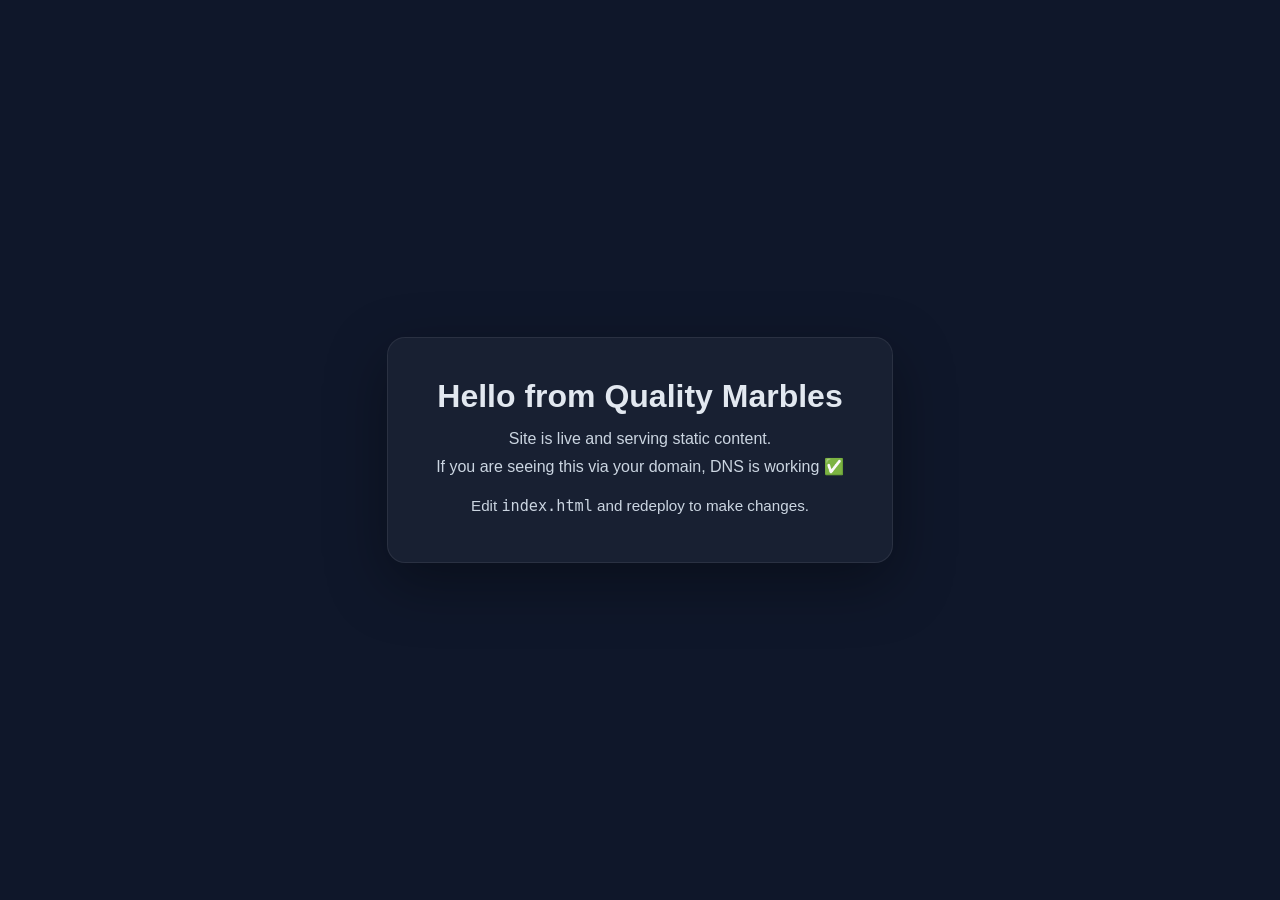
==== index.html @ 48d45a93 "Batman" ====
<!doctype html>
<html lang="en">
<head>
  <meta charset="UTF-8">
  <meta name="viewport" content="width=device-width, initial-scale=1.0">
  <title>Quality Marbles • Hello</title>
  <style>
    body {
      margin: 0;
      min-height: 100vh;
      display: grid;
      place-items: center;
      background: #0f172a;
      color: #e2e8f0;
      font-family: -apple-system, BlinkMacSystemFont, "Segoe UI", sans-serif;
    }
    main {
      padding: 2.5rem 3rem;
      border-radius: 18px;
      background: rgba(255, 255, 255, 0.04);
      border: 1px solid rgba(255, 255, 255, 0.08);
      box-shadow: 0 20px 60px rgba(0, 0, 0, 0.35);
      text-align: center;
    }
    h1 { margin: 0 0 0.75rem; font-size: 2rem; }
    p { margin: 0 0 0.25rem; line-height: 1.5; color: #cbd5e1; }
    a { color: #38bdf8; text-decoration: none; }
    a:hover { text-decoration: underline; }
  </style>
</head>
<body>
  <main>
    <h1>Hello from Quality Marbles</h1>
    <p>Site is live and serving static content.</p>
    <p>If you are seeing this via your domain, DNS is working ✅</p>
    <p style="margin-top:1rem; font-size:0.95rem;">
      Edit <code>index.html</code> and redeploy to make changes.
    </p>
  </main>
</body>
</html>
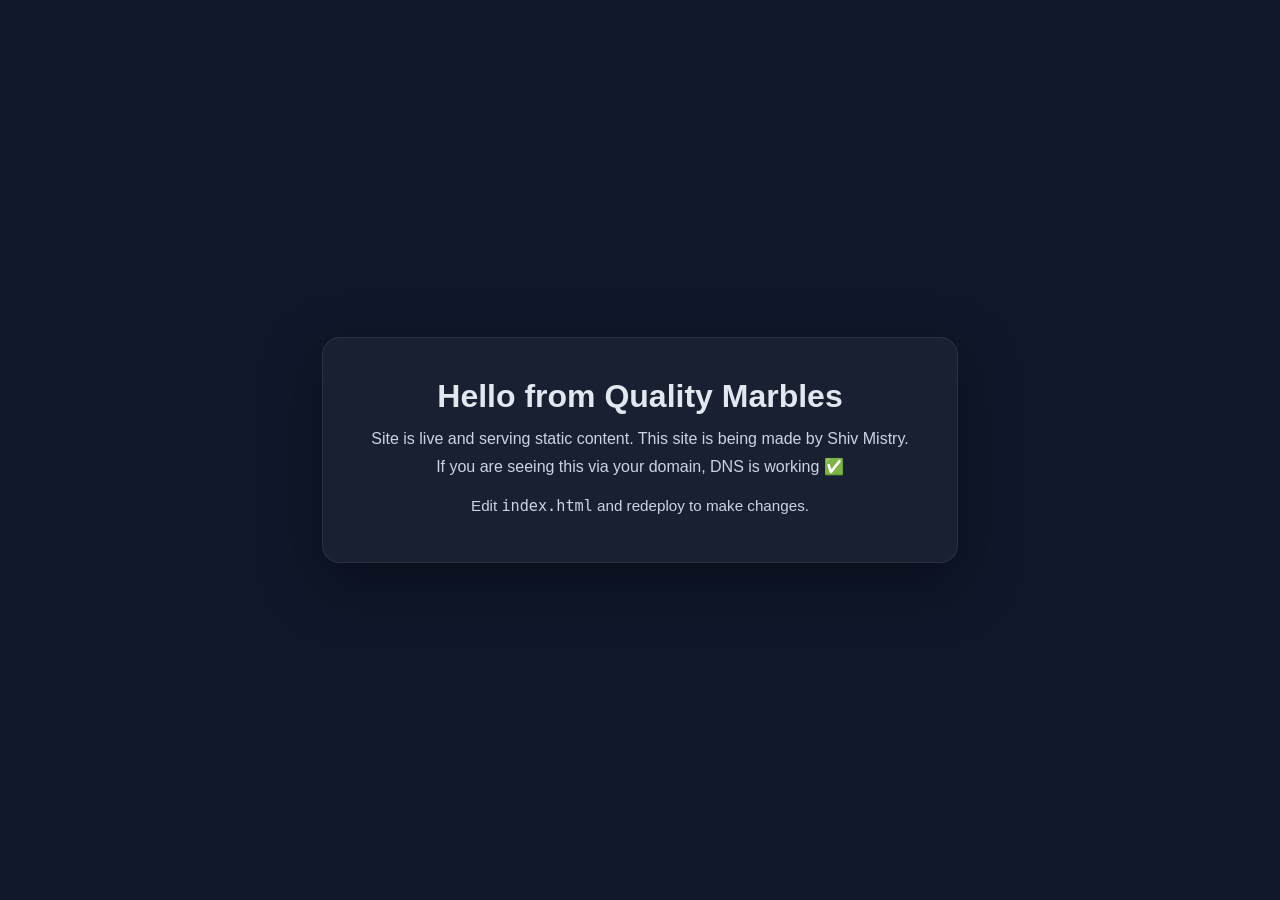
==== commit 2f616bca: "Test" ====
--- a/index.html
+++ b/index.html
@@ -31,7 +31,7 @@
 <body>
   <main>
     <h1>Hello from Quality Marbles</h1>
-    <p>Site is live and serving static content.</p>
+    <p>Site is live and serving static content. This site is being made by Shiv Mistry.</p>
     <p>If you are seeing this via your domain, DNS is working ✅</p>
     <p style="margin-top:1rem; font-size:0.95rem;">
       Edit <code>index.html</code> and redeploy to make changes.
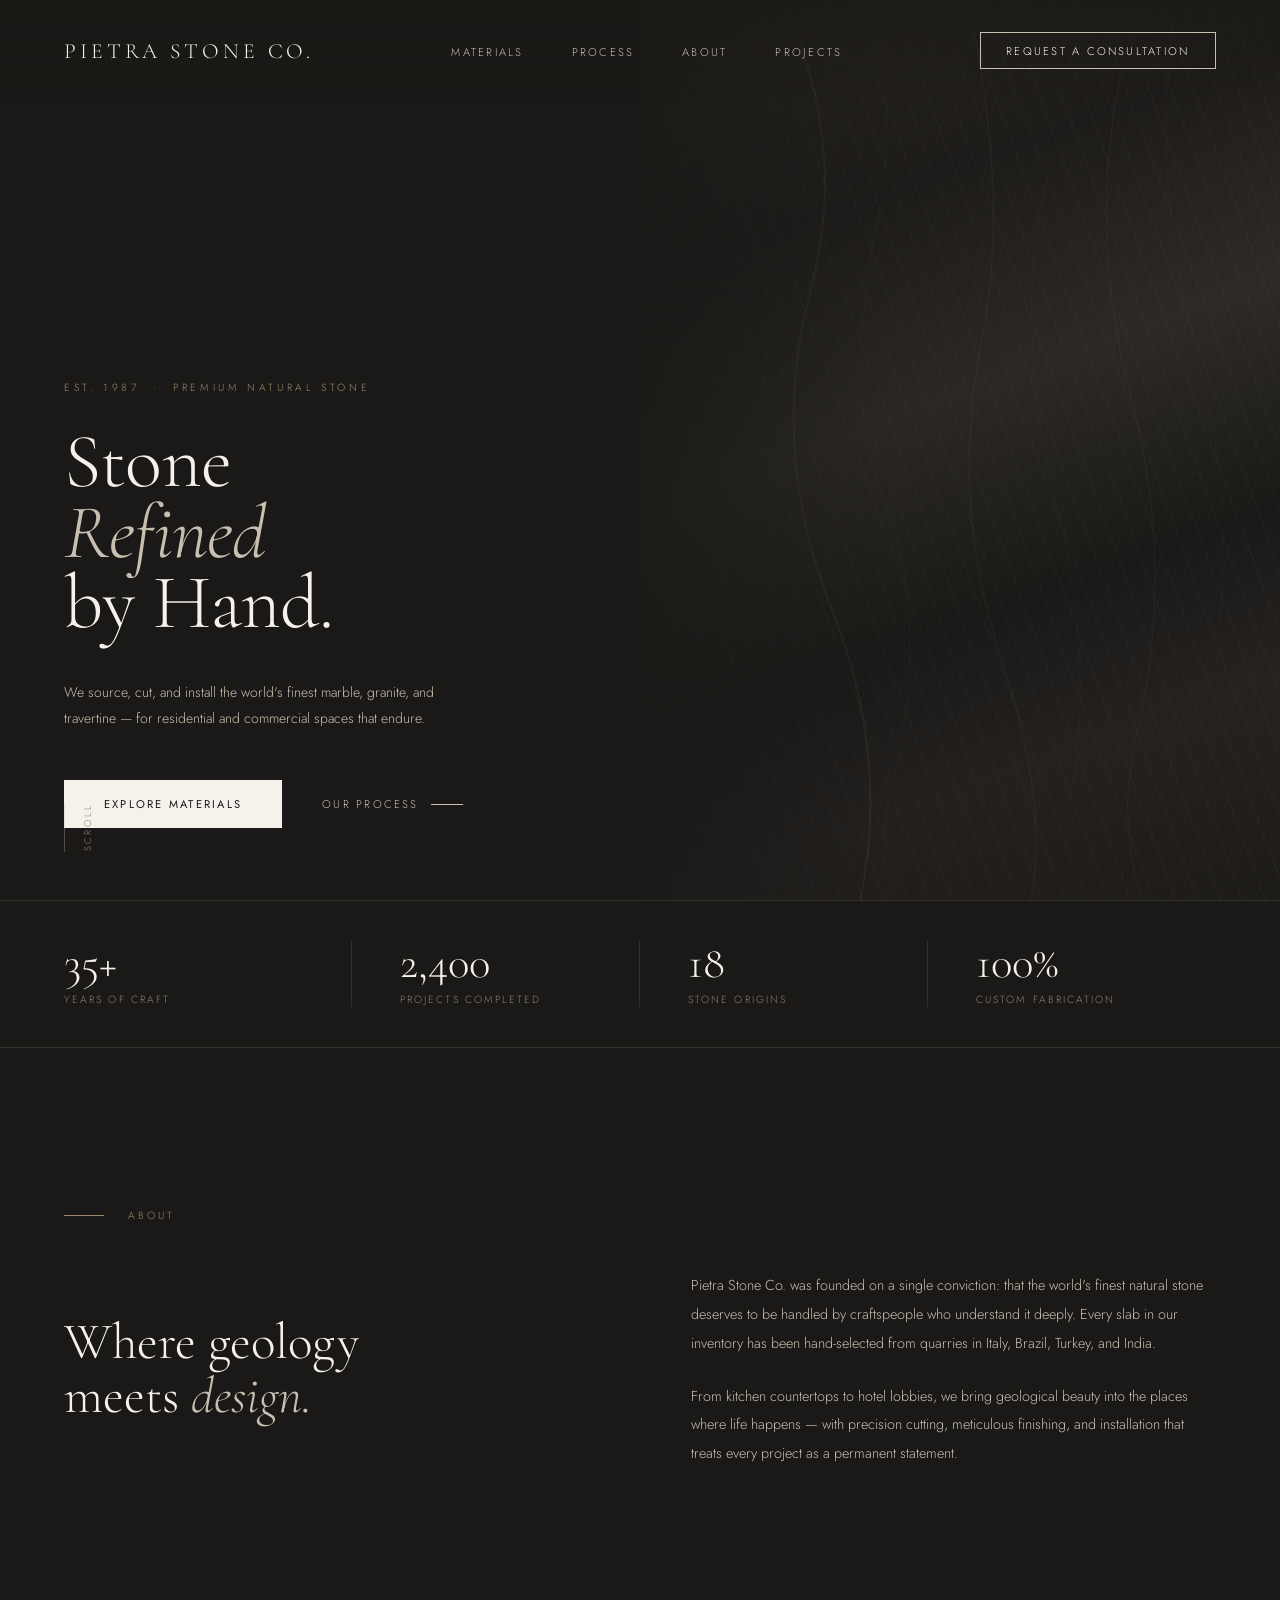
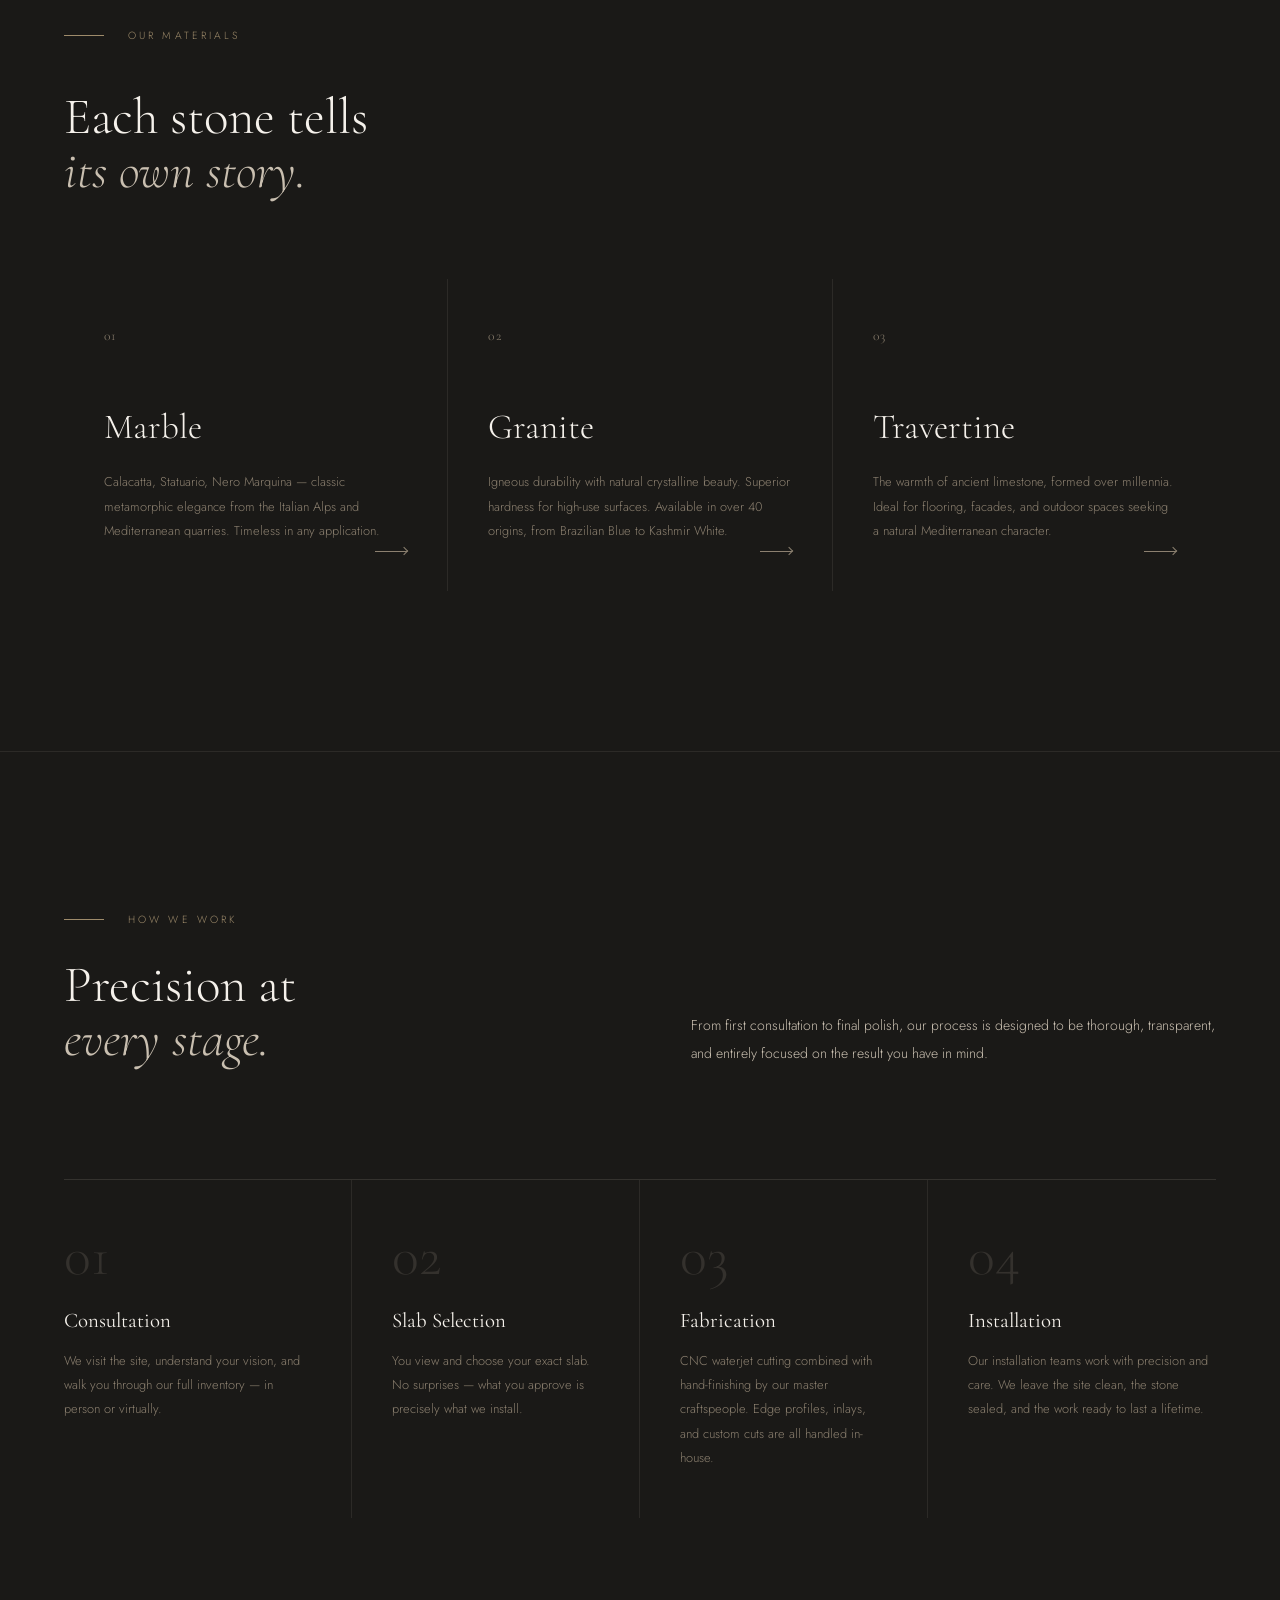
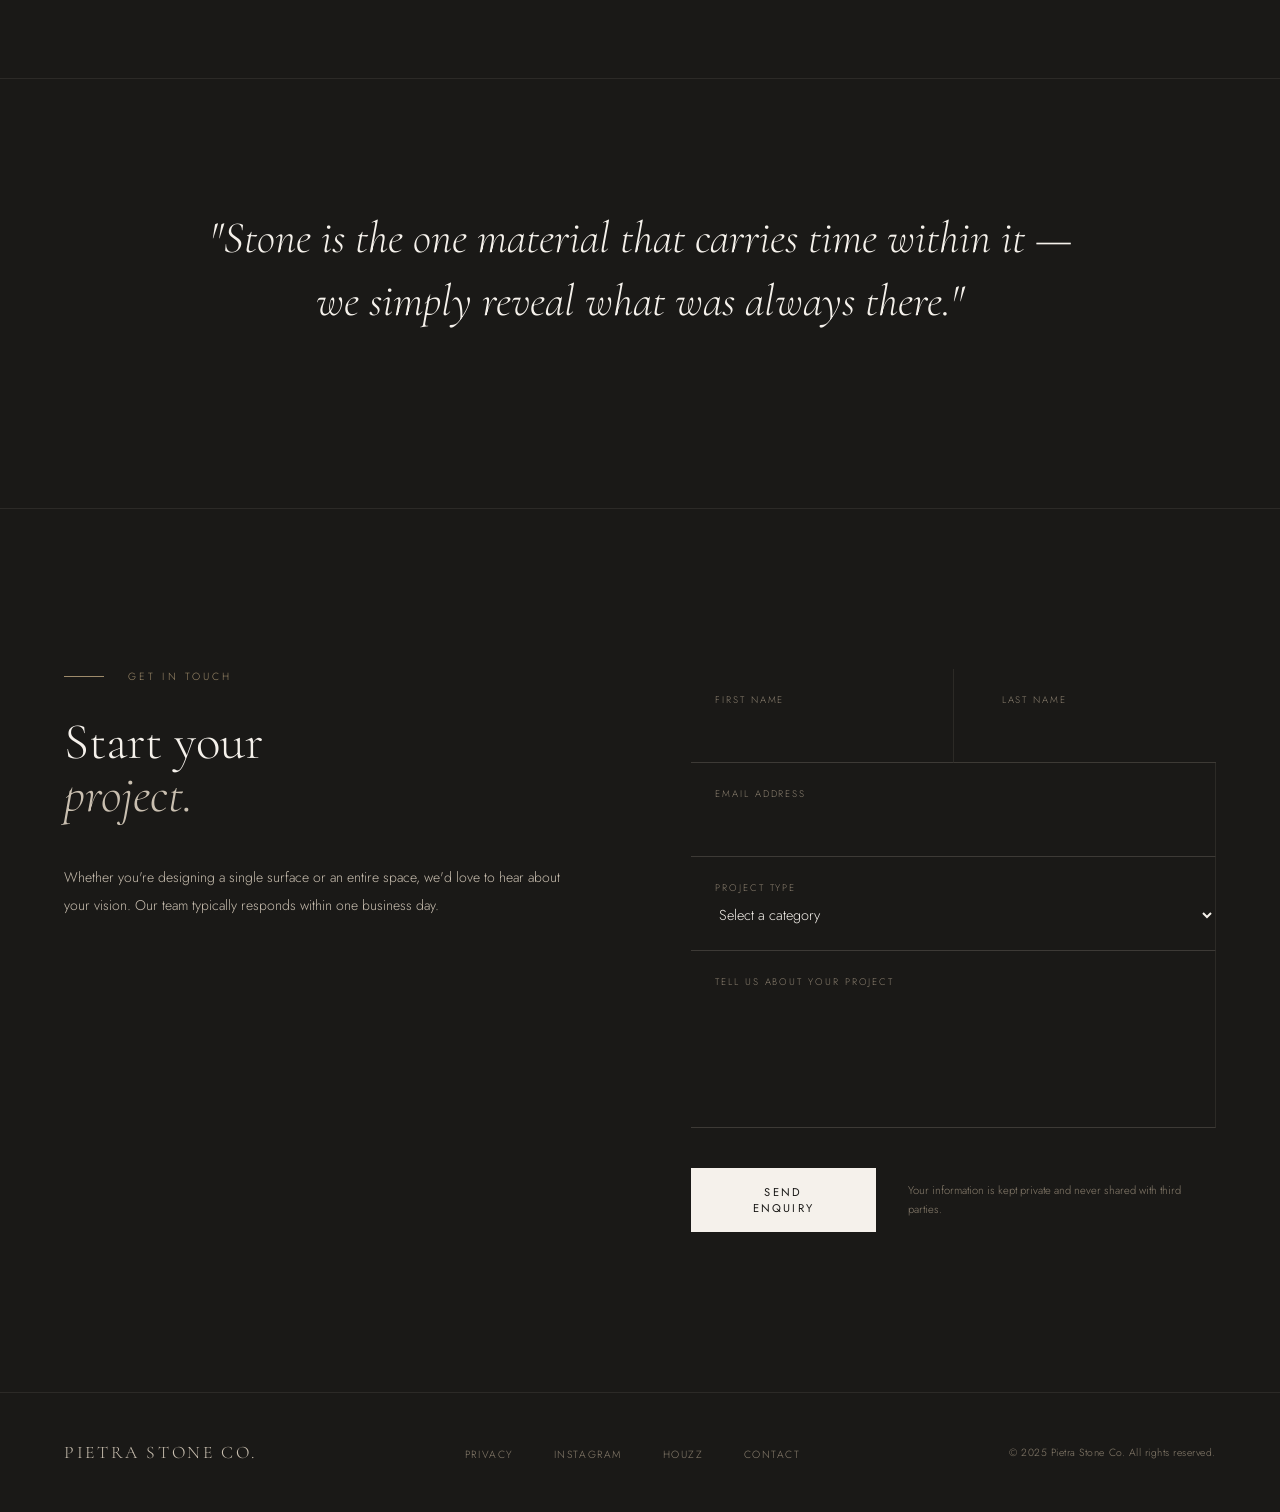
==== commit f5f1b781: "INITIAL" ====
--- a/index.html
+++ b/index.html
@@ -1,42 +1,1222 @@
 <!doctype html>
 <html lang="en">
-<head>
-  <meta charset="UTF-8">
-  <meta name="viewport" content="width=device-width, initial-scale=1.0">
-  <title>Quality Marbles • Hello</title>
-  <style>
-    body {
-      margin: 0;
-      min-height: 100vh;
-      display: grid;
-      place-items: center;
-      background: #0f172a;
-      color: #e2e8f0;
-      font-family: -apple-system, BlinkMacSystemFont, "Segoe UI", sans-serif;
-    }
-    main {
-      padding: 2.5rem 3rem;
-      border-radius: 18px;
-      background: rgba(255, 255, 255, 0.04);
-      border: 1px solid rgba(255, 255, 255, 0.08);
-      box-shadow: 0 20px 60px rgba(0, 0, 0, 0.35);
-      text-align: center;
-    }
-    h1 { margin: 0 0 0.75rem; font-size: 2rem; }
-    p { margin: 0 0 0.25rem; line-height: 1.5; color: #cbd5e1; }
-    a { color: #38bdf8; text-decoration: none; }
-    a:hover { text-decoration: underline; }
-  </style>
-</head>
-<body>
-  <main>
-    <h1>Hello from Quality Marbles</h1>
-    <p>Site is live and serving static content. This site is being made by Shiv Mistry.</p>
-    <p>If you are seeing this via your domain, DNS is working ✅</p>
-    <p style="margin-top:1rem; font-size:0.95rem;">
-      Edit <code>index.html</code> and redeploy to make changes.
-    </p>
-  </main>
-</body>
+  <head>
+    <meta charset="UTF-8" />
+    <meta name="viewport" content="width=device-width, initial-scale=1.0" />
+    <title>Pietra Stone Co. — Marble & Granite</title>
+    <link rel="preconnect" href="https://fonts.googleapis.com" />
+    <link
+      href="https://fonts.googleapis.com/css2?family=Cormorant+Garamond:ital,wght@0,300;0,400;0,500;1,300;1,400&family=Jost:wght@200;300;400&display=swap"
+      rel="stylesheet"
+    />
+    <style>
+      *,
+      *::before,
+      *::after {
+        margin: 0;
+        padding: 0;
+        box-sizing: border-box;
+      }
+
+      :root {
+        --cream: #f5f1eb;
+        --stone: #c9bfb0;
+        --charcoal: #1a1917;
+        --warm-mid: #8c8070;
+        --gold: #9e8b6b;
+        --offwhite: #faf8f5;
+      }
+
+      html {
+        scroll-behavior: smooth;
+      }
+
+      body {
+        font-family: "Jost", sans-serif;
+        font-weight: 300;
+        background: var(--charcoal);
+        color: var(--cream);
+        overflow-x: hidden;
+      }
+
+      /* NAV */
+      nav {
+        position: fixed;
+        top: 0;
+        left: 0;
+        right: 0;
+        z-index: 100;
+        display: flex;
+        align-items: center;
+        justify-content: space-between;
+        padding: 2rem 5vw;
+        mix-blend-mode: normal;
+      }
+
+      nav::before {
+        content: "";
+        position: absolute;
+        inset: 0;
+        background: linear-gradient(
+          to bottom,
+          rgba(26, 25, 23, 0.7) 0%,
+          transparent 100%
+        );
+        pointer-events: none;
+      }
+
+      .nav-logo {
+        font-family: "Cormorant Garamond", serif;
+        font-weight: 300;
+        font-size: 1.35rem;
+        letter-spacing: 0.18em;
+        text-transform: uppercase;
+        color: var(--cream);
+        text-decoration: none;
+        position: relative;
+      }
+
+      .nav-links {
+        display: flex;
+        gap: 3rem;
+        list-style: none;
+        position: relative;
+      }
+
+      .nav-links a {
+        font-size: 0.7rem;
+        letter-spacing: 0.2em;
+        text-transform: uppercase;
+        color: var(--stone);
+        text-decoration: none;
+        transition: color 0.3s;
+      }
+
+      .nav-links a:hover {
+        color: var(--cream);
+      }
+
+      .nav-cta {
+        position: relative;
+        font-size: 0.7rem;
+        letter-spacing: 0.2em;
+        text-transform: uppercase;
+        color: var(--cream);
+        text-decoration: none;
+        padding: 0.6rem 1.6rem;
+        border: 0.5px solid var(--stone);
+        transition: all 0.3s;
+      }
+
+      .nav-cta:hover {
+        background: var(--cream);
+        color: var(--charcoal);
+        border-color: var(--cream);
+      }
+
+      /* HERO */
+      .hero {
+        min-height: 100vh;
+        display: grid;
+        grid-template-columns: 1fr 1fr;
+        position: relative;
+        overflow: hidden;
+      }
+
+      .hero-left {
+        display: flex;
+        flex-direction: column;
+        justify-content: flex-end;
+        padding: 0 5vw 8vh 5vw;
+        position: relative;
+        z-index: 2;
+      }
+
+      .hero-eyebrow {
+        font-size: 0.65rem;
+        letter-spacing: 0.35em;
+        text-transform: uppercase;
+        color: var(--gold);
+        margin-bottom: 2rem;
+        opacity: 0;
+        animation: fadeUp 1s 0.3s forwards;
+      }
+
+      .hero-title {
+        font-family: "Cormorant Garamond", serif;
+        font-weight: 300;
+        font-size: clamp(3.5rem, 6vw, 7rem);
+        line-height: 0.92;
+        letter-spacing: -0.01em;
+        margin-bottom: 2.5rem;
+        opacity: 0;
+        animation: fadeUp 1s 0.5s forwards;
+      }
+
+      .hero-title em {
+        font-style: italic;
+        color: var(--stone);
+      }
+
+      .hero-desc {
+        font-size: 0.875rem;
+        line-height: 1.9;
+        color: var(--stone);
+        max-width: 380px;
+        margin-bottom: 3rem;
+        opacity: 0;
+        animation: fadeUp 1s 0.7s forwards;
+      }
+
+      .hero-actions {
+        display: flex;
+        align-items: center;
+        gap: 2.5rem;
+        opacity: 0;
+        animation: fadeUp 1s 0.9s forwards;
+      }
+
+      .btn-primary {
+        font-family: "Jost", sans-serif;
+        font-size: 0.7rem;
+        font-weight: 400;
+        letter-spacing: 0.2em;
+        text-transform: uppercase;
+        color: var(--charcoal);
+        background: var(--cream);
+        text-decoration: none;
+        padding: 1rem 2.5rem;
+        transition: all 0.3s;
+      }
+
+      .btn-primary:hover {
+        background: var(--stone);
+      }
+
+      .btn-ghost {
+        font-size: 0.7rem;
+        letter-spacing: 0.2em;
+        text-transform: uppercase;
+        color: var(--stone);
+        text-decoration: none;
+        display: flex;
+        align-items: center;
+        gap: 0.75rem;
+        transition: color 0.3s;
+      }
+
+      .btn-ghost::after {
+        content: "";
+        display: block;
+        width: 2rem;
+        height: 0.5px;
+        background: currentColor;
+        transition: width 0.3s;
+      }
+
+      .btn-ghost:hover {
+        color: var(--cream);
+      }
+      .btn-ghost:hover::after {
+        width: 3rem;
+      }
+
+      .hero-right {
+        position: relative;
+        overflow: hidden;
+      }
+
+      .hero-img-wrap {
+        position: absolute;
+        inset: 0;
+        opacity: 0;
+        animation: fadeIn 1.5s 0.2s forwards;
+      }
+
+      /* Marble texture simulation using CSS */
+      .marble-texture {
+        position: absolute;
+        inset: 0;
+        background:
+          repeating-linear-gradient(
+            105deg,
+            transparent 0px,
+            transparent 8px,
+            rgba(255, 255, 255, 0.015) 8px,
+            rgba(255, 255, 255, 0.015) 9px
+          ),
+          repeating-linear-gradient(
+            70deg,
+            transparent 0px,
+            transparent 20px,
+            rgba(200, 190, 180, 0.04) 20px,
+            rgba(200, 190, 180, 0.04) 21px
+          ),
+          linear-gradient(
+            160deg,
+            #2a2722 0%,
+            #1e1c1a 25%,
+            #2e2b26 45%,
+            #1a1917 65%,
+            #252220 80%,
+            #1d1b18 100%
+          );
+      }
+
+      .marble-overlay {
+        position: absolute;
+        inset: 0;
+        background: linear-gradient(
+          to right,
+          rgba(26, 25, 23, 0.85) 0%,
+          rgba(26, 25, 23, 0.2) 40%,
+          transparent 100%
+        );
+      }
+
+      /* Veining */
+      .veins {
+        position: absolute;
+        inset: 0;
+        overflow: hidden;
+      }
+
+      .veins svg {
+        width: 100%;
+        height: 100%;
+        position: absolute;
+        inset: 0;
+      }
+
+      /* STATS BAND */
+      .stats-band {
+        border-top: 0.5px solid rgba(201, 191, 176, 0.15);
+        border-bottom: 0.5px solid rgba(201, 191, 176, 0.15);
+        padding: 2.5rem 5vw;
+        display: grid;
+        grid-template-columns: repeat(4, 1fr);
+        gap: 0;
+      }
+
+      .stat {
+        padding: 0 3rem;
+        border-right: 0.5px solid rgba(201, 191, 176, 0.15);
+        opacity: 0;
+        animation: fadeUp 0.8s forwards;
+      }
+
+      .stat:first-child {
+        padding-left: 0;
+      }
+      .stat:last-child {
+        border-right: none;
+      }
+
+      .stat-num {
+        font-family: "Cormorant Garamond", serif;
+        font-weight: 300;
+        font-size: 2.8rem;
+        line-height: 1;
+        color: var(--cream);
+        margin-bottom: 0.4rem;
+      }
+
+      .stat-label {
+        font-size: 0.65rem;
+        letter-spacing: 0.2em;
+        text-transform: uppercase;
+        color: var(--warm-mid);
+      }
+
+      /* ABOUT */
+      .section {
+        padding: 10rem 5vw;
+      }
+
+      .section-label {
+        font-size: 0.65rem;
+        letter-spacing: 0.3em;
+        text-transform: uppercase;
+        color: var(--gold);
+        margin-bottom: 3rem;
+        display: flex;
+        align-items: center;
+        gap: 1.5rem;
+      }
+
+      .section-label::before {
+        content: "";
+        display: block;
+        width: 2.5rem;
+        height: 0.5px;
+        background: var(--gold);
+      }
+
+      .about-grid {
+        display: grid;
+        grid-template-columns: 1fr 1fr;
+        gap: 8vw;
+        align-items: center;
+      }
+
+      .about-heading {
+        font-family: "Cormorant Garamond", serif;
+        font-weight: 300;
+        font-size: clamp(2.5rem, 4vw, 4.5rem);
+        line-height: 1.05;
+        margin-bottom: 0;
+      }
+
+      .about-heading em {
+        font-style: italic;
+        color: var(--stone);
+      }
+
+      .about-body p {
+        font-size: 0.9rem;
+        line-height: 2;
+        color: var(--stone);
+        margin-bottom: 1.5rem;
+      }
+
+      .about-body p:last-child {
+        margin-bottom: 0;
+      }
+
+      /* MATERIALS */
+      .materials-section {
+        padding: 0 5vw 10rem;
+      }
+
+      .materials-heading {
+        font-family: "Cormorant Garamond", serif;
+        font-weight: 300;
+        font-size: clamp(2.5rem, 4vw, 4.5rem);
+        line-height: 1.05;
+        margin-bottom: 5rem;
+        max-width: 600px;
+      }
+
+      .materials-heading em {
+        font-style: italic;
+        color: var(--stone);
+      }
+
+      .materials-grid {
+        display: grid;
+        grid-template-columns: repeat(3, 1fr);
+        gap: 1px;
+        background: rgba(201, 191, 176, 0.1);
+      }
+
+      .material-card {
+        background: var(--charcoal);
+        padding: 3rem 2.5rem;
+        position: relative;
+        overflow: hidden;
+        cursor: pointer;
+        transition: background 0.5s;
+      }
+
+      .material-card::before {
+        content: "";
+        position: absolute;
+        inset: 0;
+        opacity: 0;
+        transition: opacity 0.5s;
+      }
+
+      .material-card.marble::before {
+        background: linear-gradient(
+          135deg,
+          #2a2826 0%,
+          #1e1c18 50%,
+          #2c2a25 100%
+        );
+      }
+      .material-card.granite::before {
+        background: linear-gradient(
+          135deg,
+          #221e1c 0%,
+          #1a1817 50%,
+          #262422 100%
+        );
+      }
+      .material-card.travertine::before {
+        background: linear-gradient(
+          135deg,
+          #28241e 0%,
+          #1e1a16 50%,
+          #2a2620 100%
+        );
+      }
+
+      .material-card:hover::before {
+        opacity: 1;
+      }
+
+      .material-card:hover .material-num {
+        color: var(--gold);
+      }
+
+      .material-num {
+        font-family: "Cormorant Garamond", serif;
+        font-size: 0.85rem;
+        color: var(--warm-mid);
+        letter-spacing: 0.1em;
+        margin-bottom: 4rem;
+        position: relative;
+        transition: color 0.3s;
+      }
+
+      .material-name {
+        font-family: "Cormorant Garamond", serif;
+        font-weight: 300;
+        font-size: 2.2rem;
+        line-height: 1.1;
+        margin-bottom: 1.5rem;
+        position: relative;
+      }
+
+      .material-desc {
+        font-size: 0.8rem;
+        line-height: 1.9;
+        color: var(--warm-mid);
+        position: relative;
+      }
+
+      .material-arrow {
+        position: absolute;
+        bottom: 2.5rem;
+        right: 2.5rem;
+        width: 2rem;
+        height: 0.5px;
+        background: var(--warm-mid);
+        transition: all 0.3s;
+      }
+
+      .material-arrow::after {
+        content: "";
+        position: absolute;
+        right: 0;
+        top: -3px;
+        width: 6px;
+        height: 6px;
+        border-right: 0.5px solid var(--warm-mid);
+        border-bottom: 0.5px solid var(--warm-mid);
+        transform: rotate(-45deg);
+        transition: border-color 0.3s;
+      }
+
+      .material-card:hover .material-arrow {
+        width: 3rem;
+        background: var(--stone);
+      }
+      .material-card:hover .material-arrow::after {
+        border-color: var(--stone);
+      }
+
+      /* PROCESS */
+      .process-section {
+        padding: 0 5vw 10rem;
+        border-top: 0.5px solid rgba(201, 191, 176, 0.1);
+        padding-top: 10rem;
+      }
+
+      .process-intro {
+        display: grid;
+        grid-template-columns: 1fr 1fr;
+        gap: 8vw;
+        margin-bottom: 7rem;
+        align-items: end;
+      }
+
+      .process-heading {
+        font-family: "Cormorant Garamond", serif;
+        font-weight: 300;
+        font-size: clamp(2.5rem, 4vw, 4.5rem);
+        line-height: 1.05;
+      }
+
+      .process-heading em {
+        font-style: italic;
+        color: var(--stone);
+      }
+
+      .process-subtext {
+        font-size: 0.875rem;
+        line-height: 2;
+        color: var(--stone);
+      }
+
+      .process-steps {
+        display: grid;
+        grid-template-columns: repeat(4, 1fr);
+        gap: 0;
+        border-top: 0.5px solid rgba(201, 191, 176, 0.15);
+      }
+
+      .process-step {
+        padding: 3rem 2.5rem 3rem 0;
+        border-right: 0.5px solid rgba(201, 191, 176, 0.1);
+        padding-right: 2.5rem;
+        padding-left: 0;
+      }
+
+      .process-step:last-child {
+        border-right: none;
+        padding-right: 0;
+      }
+      .process-step:not(:first-child) {
+        padding-left: 2.5rem;
+      }
+
+      .step-num {
+        font-family: "Cormorant Garamond", serif;
+        font-size: 3.5rem;
+        font-weight: 300;
+        line-height: 1;
+        color: rgba(201, 191, 176, 0.15);
+        margin-bottom: 1.5rem;
+      }
+
+      .step-title {
+        font-family: "Cormorant Garamond", serif;
+        font-size: 1.3rem;
+        font-weight: 400;
+        margin-bottom: 1rem;
+      }
+
+      .step-desc {
+        font-size: 0.8rem;
+        line-height: 1.9;
+        color: var(--warm-mid);
+      }
+
+      /* QUOTE */
+      .quote-section {
+        padding: 8rem 5vw;
+        border-top: 0.5px solid rgba(201, 191, 176, 0.1);
+        border-bottom: 0.5px solid rgba(201, 191, 176, 0.1);
+        text-align: center;
+      }
+
+      .quote-text {
+        font-family: "Cormorant Garamond", serif;
+        font-weight: 300;
+        font-style: italic;
+        font-size: clamp(1.8rem, 3.5vw, 3.2rem);
+        line-height: 1.4;
+        max-width: 900px;
+        margin: 0 auto 2rem;
+        color: var(--cream);
+      }
+
+      .quote-attr {
+        font-size: 0.65rem;
+        letter-spacing: 0.25em;
+        text-transform: uppercase;
+        color: var(--gold);
+      }
+
+      /* CONTACT */
+      .contact-section {
+        padding: 10rem 5vw;
+        display: grid;
+        grid-template-columns: 1fr 1fr;
+        gap: 8vw;
+        align-items: start;
+      }
+
+      .contact-left .section-label {
+        margin-bottom: 2rem;
+      }
+
+      .contact-heading {
+        font-family: "Cormorant Garamond", serif;
+        font-weight: 300;
+        font-size: clamp(2.5rem, 4vw, 4.5rem);
+        line-height: 1.05;
+        margin-bottom: 2.5rem;
+      }
+
+      .contact-heading em {
+        font-style: italic;
+        color: var(--stone);
+      }
+
+      .contact-note {
+        font-size: 0.875rem;
+        line-height: 2;
+        color: var(--stone);
+      }
+
+      .contact-form {
+        display: flex;
+        flex-direction: column;
+        gap: 0;
+      }
+
+      .form-row {
+        display: grid;
+        grid-template-columns: 1fr 1fr;
+        gap: 0;
+      }
+
+      .form-field {
+        position: relative;
+        border-bottom: 0.5px solid rgba(201, 191, 176, 0.2);
+        padding: 1.5rem 0;
+        transition: border-color 0.3s;
+      }
+
+      .form-field:not(:last-child) {
+        border-right: 0.5px solid rgba(201, 191, 176, 0.1);
+      }
+
+      .form-field:focus-within {
+        border-color: var(--stone);
+      }
+
+      .form-field label {
+        display: block;
+        font-size: 0.6rem;
+        letter-spacing: 0.2em;
+        text-transform: uppercase;
+        color: var(--warm-mid);
+        margin-bottom: 0.5rem;
+        padding: 0 1.5rem;
+      }
+
+      .form-field input,
+      .form-field textarea,
+      .form-field select {
+        width: 100%;
+        background: none;
+        border: none;
+        outline: none;
+        font-family: "Jost", sans-serif;
+        font-weight: 300;
+        font-size: 0.9rem;
+        color: var(--cream);
+        padding: 0 1.5rem;
+        resize: none;
+      }
+
+      .form-field textarea {
+        min-height: 100px;
+        padding-top: 0.25rem;
+      }
+
+      .form-field select option {
+        background: var(--charcoal);
+      }
+
+      .form-submit {
+        margin-top: 2.5rem;
+        display: flex;
+        align-items: center;
+        gap: 2rem;
+      }
+
+      .form-submit button {
+        font-family: "Jost", sans-serif;
+        font-size: 0.7rem;
+        font-weight: 400;
+        letter-spacing: 0.2em;
+        text-transform: uppercase;
+        color: var(--charcoal);
+        background: var(--cream);
+        border: none;
+        padding: 1rem 2.5rem;
+        cursor: pointer;
+        transition: background 0.3s;
+      }
+
+      .form-submit button:hover {
+        background: var(--stone);
+      }
+
+      .form-privacy {
+        font-size: 0.7rem;
+        color: var(--warm-mid);
+        line-height: 1.7;
+      }
+
+      /* FOOTER */
+      footer {
+        border-top: 0.5px solid rgba(201, 191, 176, 0.1);
+        padding: 3rem 5vw;
+        display: flex;
+        align-items: center;
+        justify-content: space-between;
+      }
+
+      .footer-logo {
+        font-family: "Cormorant Garamond", serif;
+        font-weight: 300;
+        font-size: 1.1rem;
+        letter-spacing: 0.15em;
+        text-transform: uppercase;
+        color: var(--stone);
+      }
+
+      .footer-links {
+        display: flex;
+        gap: 2.5rem;
+        list-style: none;
+      }
+
+      .footer-links a {
+        font-size: 0.65rem;
+        letter-spacing: 0.15em;
+        text-transform: uppercase;
+        color: var(--warm-mid);
+        text-decoration: none;
+        transition: color 0.3s;
+      }
+
+      .footer-links a:hover {
+        color: var(--stone);
+      }
+
+      .footer-copy {
+        font-size: 0.65rem;
+        color: var(--warm-mid);
+        letter-spacing: 0.05em;
+      }
+
+      /* ANIMATIONS */
+      @keyframes fadeUp {
+        from {
+          opacity: 0;
+          transform: translateY(24px);
+        }
+        to {
+          opacity: 1;
+          transform: translateY(0);
+        }
+      }
+
+      @keyframes fadeIn {
+        from {
+          opacity: 0;
+        }
+        to {
+          opacity: 1;
+        }
+      }
+
+      .reveal {
+        opacity: 0;
+        transform: translateY(20px);
+        transition:
+          opacity 0.8s ease,
+          transform 0.8s ease;
+      }
+
+      .reveal.visible {
+        opacity: 1;
+        transform: translateY(0);
+      }
+
+      /* SCROLL INDICATOR */
+      .scroll-indicator {
+        position: absolute;
+        bottom: 3rem;
+        left: 5vw;
+        display: flex;
+        align-items: center;
+        gap: 1rem;
+        opacity: 0;
+        animation: fadeUp 1s 1.2s forwards;
+        z-index: 2;
+      }
+
+      .scroll-line {
+        width: 0.5px;
+        height: 3rem;
+        background: rgba(201, 191, 176, 0.3);
+        position: relative;
+        overflow: hidden;
+      }
+
+      .scroll-line::after {
+        content: "";
+        position: absolute;
+        top: -100%;
+        left: 0;
+        width: 100%;
+        height: 100%;
+        background: var(--stone);
+        animation: scrollAnim 2s ease-in-out infinite 1.5s;
+      }
+
+      @keyframes scrollAnim {
+        0% {
+          top: -100%;
+        }
+        50% {
+          top: 0%;
+        }
+        100% {
+          top: 100%;
+        }
+      }
+
+      .scroll-text {
+        font-size: 0.6rem;
+        letter-spacing: 0.25em;
+        text-transform: uppercase;
+        color: var(--warm-mid);
+        writing-mode: vertical-rl;
+        transform: rotate(180deg);
+      }
+    </style>
+  </head>
+  <body>
+    <!-- NAV -->
+    <nav>
+      <a href="#" class="nav-logo">Pietra Stone Co.</a>
+      <ul class="nav-links">
+        <li><a href="#materials">Materials</a></li>
+        <li><a href="#process">Process</a></li>
+        <li><a href="#about">About</a></li>
+        <li><a href="#contact">Projects</a></li>
+      </ul>
+      <a href="#contact" class="nav-cta">Request a Consultation</a>
+    </nav>
+
+    <!-- HERO -->
+    <section class="hero">
+      <div class="hero-left">
+        <p class="hero-eyebrow">
+          Est. 1987 &nbsp;·&nbsp; Premium Natural Stone
+        </p>
+        <h1 class="hero-title">
+          Stone<br />
+          <em>Refined</em><br />
+          by Hand.
+        </h1>
+        <p class="hero-desc">
+          We source, cut, and install the world's finest marble, granite, and
+          travertine — for residential and commercial spaces that endure.
+        </p>
+        <div class="hero-actions">
+          <a href="#materials" class="btn-primary">Explore Materials</a>
+          <a href="#process" class="btn-ghost">Our Process</a>
+        </div>
+      </div>
+      <div class="hero-right">
+        <div class="hero-img-wrap">
+          <div class="marble-texture"></div>
+          <div class="veins">
+            <svg
+              viewBox="0 0 600 900"
+              preserveAspectRatio="xMidYMid slice"
+              xmlns="http://www.w3.org/2000/svg"
+            >
+              <path
+                d="M 120 0 Q 200 150 160 300 Q 120 450 180 600 Q 240 750 200 900"
+                stroke="rgba(201,191,176,0.08)"
+                stroke-width="2"
+                fill="none"
+              />
+              <path
+                d="M 300 0 Q 350 200 320 350 Q 290 500 340 650 Q 390 800 360 900"
+                stroke="rgba(201,191,176,0.05)"
+                stroke-width="1.5"
+                fill="none"
+              />
+              <path
+                d="M 450 100 Q 420 250 460 400 Q 500 550 470 700 Q 440 800 480 900"
+                stroke="rgba(201,191,176,0.06)"
+                stroke-width="1"
+                fill="none"
+              />
+              <path
+                d="M 80 200 Q 150 300 100 450 Q 50 600 120 750"
+                stroke="rgba(201,191,176,0.04)"
+                stroke-width="1"
+                fill="none"
+              />
+              <path
+                d="M 500 50 Q 480 200 520 350 Q 560 500 540 650"
+                stroke="rgba(201,191,176,0.04)"
+                stroke-width="0.75"
+                fill="none"
+              />
+              <path
+                d="M 200 0 Q 250 100 220 250 Q 190 400 230 500 Q 270 600 240 750 Q 210 850 260 900"
+                stroke="rgba(201,191,176,0.035)"
+                stroke-width="1.2"
+                fill="none"
+              />
+              <path
+                d="M 380 200 Q 350 350 390 500 Q 430 650 400 800"
+                stroke="rgba(255,255,255,0.03)"
+                stroke-width="0.75"
+                fill="none"
+              />
+            </svg>
+          </div>
+          <div class="marble-overlay"></div>
+        </div>
+      </div>
+      <div class="scroll-indicator">
+        <div class="scroll-line"></div>
+        <span class="scroll-text">Scroll</span>
+      </div>
+    </section>
+
+    <!-- STATS BAND -->
+    <div class="stats-band">
+      <div class="stat" style="animation-delay: 0.1s">
+        <div class="stat-num">35+</div>
+        <div class="stat-label">Years of Craft</div>
+      </div>
+      <div class="stat" style="animation-delay: 0.2s">
+        <div class="stat-num">2,400</div>
+        <div class="stat-label">Projects Completed</div>
+      </div>
+      <div class="stat" style="animation-delay: 0.3s">
+        <div class="stat-num">18</div>
+        <div class="stat-label">Stone Origins</div>
+      </div>
+      <div class="stat" style="animation-delay: 0.4s">
+        <div class="stat-num">100%</div>
+        <div class="stat-label">Custom Fabrication</div>
+      </div>
+    </div>
+
+    <!-- ABOUT -->
+    <section class="section" id="about">
+      <div class="section-label reveal">About</div>
+      <div class="about-grid">
+        <div class="reveal">
+          <h2 class="about-heading">
+            Where geology<br />
+            meets <em>design.</em>
+          </h2>
+        </div>
+        <div class="about-body reveal">
+          <p>
+            Pietra Stone Co. was founded on a single conviction: that the
+            world's finest natural stone deserves to be handled by craftspeople
+            who understand it deeply. Every slab in our inventory has been
+            hand-selected from quarries in Italy, Brazil, Turkey, and India.
+          </p>
+          <p>
+            From kitchen countertops to hotel lobbies, we bring geological
+            beauty into the places where life happens — with precision cutting,
+            meticulous finishing, and installation that treats every project as
+            a permanent statement.
+          </p>
+        </div>
+      </div>
+    </section>
+
+    <!-- MATERIALS -->
+    <section class="materials-section" id="materials">
+      <div class="section-label reveal">Our Materials</div>
+      <h2 class="materials-heading reveal">
+        Each stone tells<br />
+        <em>its own story.</em>
+      </h2>
+      <div class="materials-grid reveal">
+        <div class="material-card marble">
+          <div class="material-num">01</div>
+          <h3 class="material-name">Marble</h3>
+          <p class="material-desc">
+            Calacatta, Statuario, Nero Marquina — classic metamorphic elegance
+            from the Italian Alps and Mediterranean quarries. Timeless in any
+            application.
+          </p>
+          <div class="material-arrow"></div>
+        </div>
+        <div class="material-card granite">
+          <div class="material-num">02</div>
+          <h3 class="material-name">Granite</h3>
+          <p class="material-desc">
+            Igneous durability with natural crystalline beauty. Superior
+            hardness for high-use surfaces. Available in over 40 origins, from
+            Brazilian Blue to Kashmir White.
+          </p>
+          <div class="material-arrow"></div>
+        </div>
+        <div class="material-card travertine">
+          <div class="material-num">03</div>
+          <h3 class="material-name">Travertine</h3>
+          <p class="material-desc">
+            The warmth of ancient limestone, formed over millennia. Ideal for
+            flooring, facades, and outdoor spaces seeking a natural
+            Mediterranean character.
+          </p>
+          <div class="material-arrow"></div>
+        </div>
+      </div>
+    </section>
+
+    <!-- PROCESS -->
+    <section class="process-section" id="process">
+      <div class="process-intro">
+        <div class="reveal">
+          <div class="section-label" style="margin-bottom: 2rem">
+            How We Work
+          </div>
+          <h2 class="process-heading">
+            Precision at<br />
+            <em>every stage.</em>
+          </h2>
+        </div>
+        <p class="process-subtext reveal">
+          From first consultation to final polish, our process is designed to be
+          thorough, transparent, and entirely focused on the result you have in
+          mind.
+        </p>
+      </div>
+      <div class="process-steps">
+        <div class="process-step reveal">
+          <div class="step-num">01</div>
+          <h3 class="step-title">Consultation</h3>
+          <p class="step-desc">
+            We visit the site, understand your vision, and walk you through our
+            full inventory — in person or virtually.
+          </p>
+        </div>
+        <div class="process-step reveal">
+          <div class="step-num">02</div>
+          <h3 class="step-title">Slab Selection</h3>
+          <p class="step-desc">
+            You view and choose your exact slab. No surprises — what you approve
+            is precisely what we install.
+          </p>
+        </div>
+        <div class="process-step reveal">
+          <div class="step-num">03</div>
+          <h3 class="step-title">Fabrication</h3>
+          <p class="step-desc">
+            CNC waterjet cutting combined with hand-finishing by our master
+            craftspeople. Edge profiles, inlays, and custom cuts are all handled
+            in-house.
+          </p>
+        </div>
+        <div class="process-step reveal">
+          <div class="step-num">04</div>
+          <h3 class="step-title">Installation</h3>
+          <p class="step-desc">
+            Our installation teams work with precision and care. We leave the
+            site clean, the stone sealed, and the work ready to last a lifetime.
+          </p>
+        </div>
+      </div>
+    </section>
+
+    <!-- QUOTE -->
+    <div class="quote-section">
+      <blockquote class="quote-text reveal">
+        "Stone is the one material that carries time within it — we simply
+        reveal what was always there."
+      </blockquote>
+      <p class="quote-attr reveal">— Marco Pellini, Founder</p>
+    </div>
+
+    <!-- CONTACT -->
+    <section class="contact-section" id="contact">
+      <div class="contact-left reveal">
+        <div class="section-label">Get in Touch</div>
+        <h2 class="contact-heading">
+          Start your<br />
+          <em>project.</em>
+        </h2>
+        <p class="contact-note">
+          Whether you're designing a single surface or an entire space, we'd
+          love to hear about your vision. Our team typically responds within one
+          business day.
+        </p>
+      </div>
+      <div class="contact-form reveal">
+        <div class="form-row">
+          <div class="form-field">
+            <label for="fname">First Name</label>
+            <input type="text" id="fname" placeholder="" />
+          </div>
+          <div
+            class="form-field"
+            style="border-left: none; padding-left: 1.5rem"
+          >
+            <label for="lname">Last Name</label>
+            <input type="text" id="lname" />
+          </div>
+        </div>
+        <div class="form-field">
+          <label for="email">Email Address</label>
+          <input type="email" id="email" />
+        </div>
+        <div class="form-field">
+          <label for="ptype">Project Type</label>
+          <select id="ptype">
+            <option value="">Select a category</option>
+            <option>Residential Kitchen</option>
+            <option>Residential Bathroom</option>
+            <option>Commercial Lobby</option>
+            <option>Flooring</option>
+            <option>Cladding / Facade</option>
+            <option>Custom / Other</option>
+          </select>
+        </div>
+        <div class="form-field">
+          <label for="message">Tell Us About Your Project</label>
+          <textarea id="message" rows="4"></textarea>
+        </div>
+        <div class="form-submit">
+          <button type="submit">Send Enquiry</button>
+          <p class="form-privacy">
+            Your information is kept private and never shared with third
+            parties.
+          </p>
+        </div>
+      </div>
+    </section>
+
+    <!-- FOOTER -->
+    <footer>
+      <div class="footer-logo">Pietra Stone Co.</div>
+      <ul class="footer-links">
+        <li><a href="#">Privacy</a></li>
+        <li><a href="#">Instagram</a></li>
+        <li><a href="#">Houzz</a></li>
+        <li><a href="#">Contact</a></li>
+      </ul>
+      <p class="footer-copy">© 2025 Pietra Stone Co. All rights reserved.</p>
+    </footer>
+
+    <script>
+      const reveals = document.querySelectorAll(".reveal");
+      const observer = new IntersectionObserver(
+        (entries) => {
+          entries.forEach((entry, i) => {
+            if (entry.isIntersecting) {
+              setTimeout(() => {
+                entry.target.classList.add("visible");
+              }, 80);
+              observer.unobserve(entry.target);
+            }
+          });
+        },
+        { threshold: 0.1, rootMargin: "0px 0px -60px 0px" },
+      );
+
+      reveals.forEach((el) => observer.observe(el));
+
+      // Stagger children in grids
+      document
+        .querySelectorAll(
+          ".materials-grid .material-card, .process-steps .process-step, .stats-band .stat",
+        )
+        .forEach((el, i) => {
+          el.style.animationDelay = `${i * 0.12 + 0.1}s`;
+        });
+    </script>
+  </body>
 </html>
-
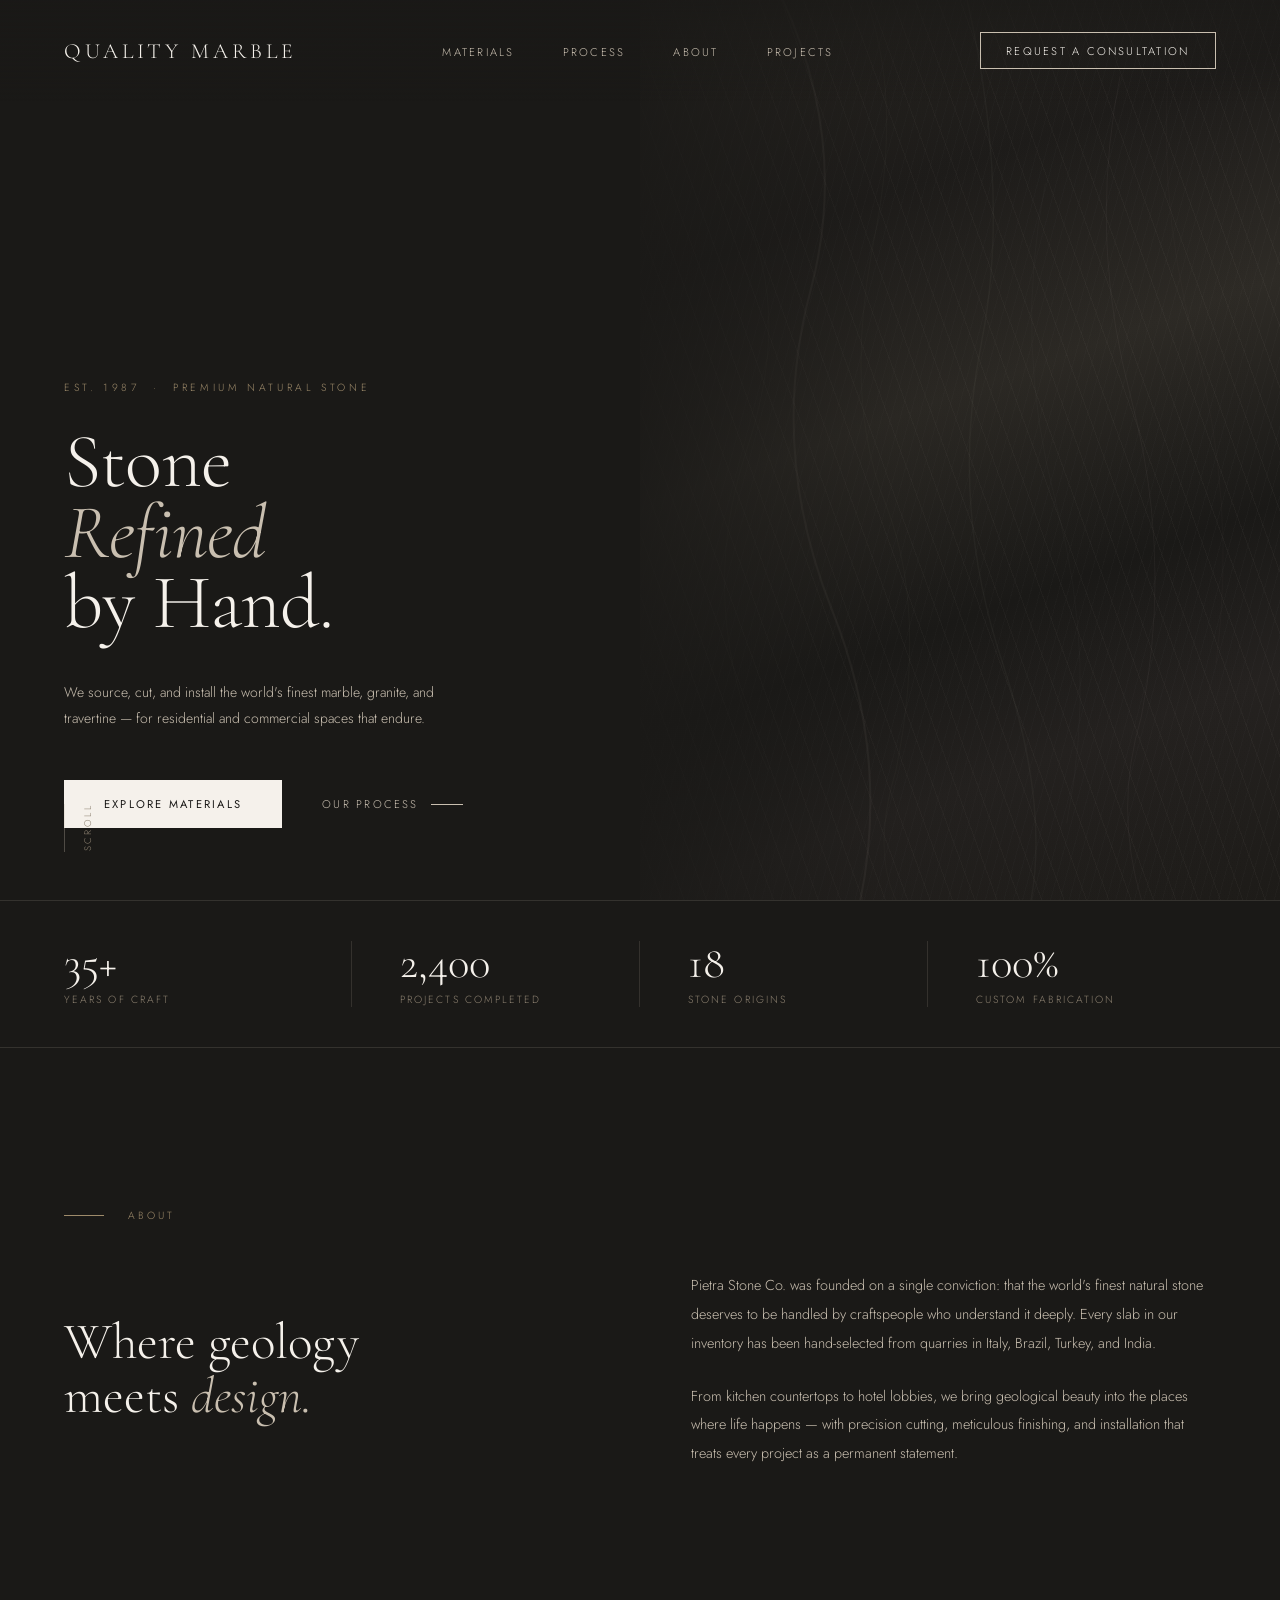
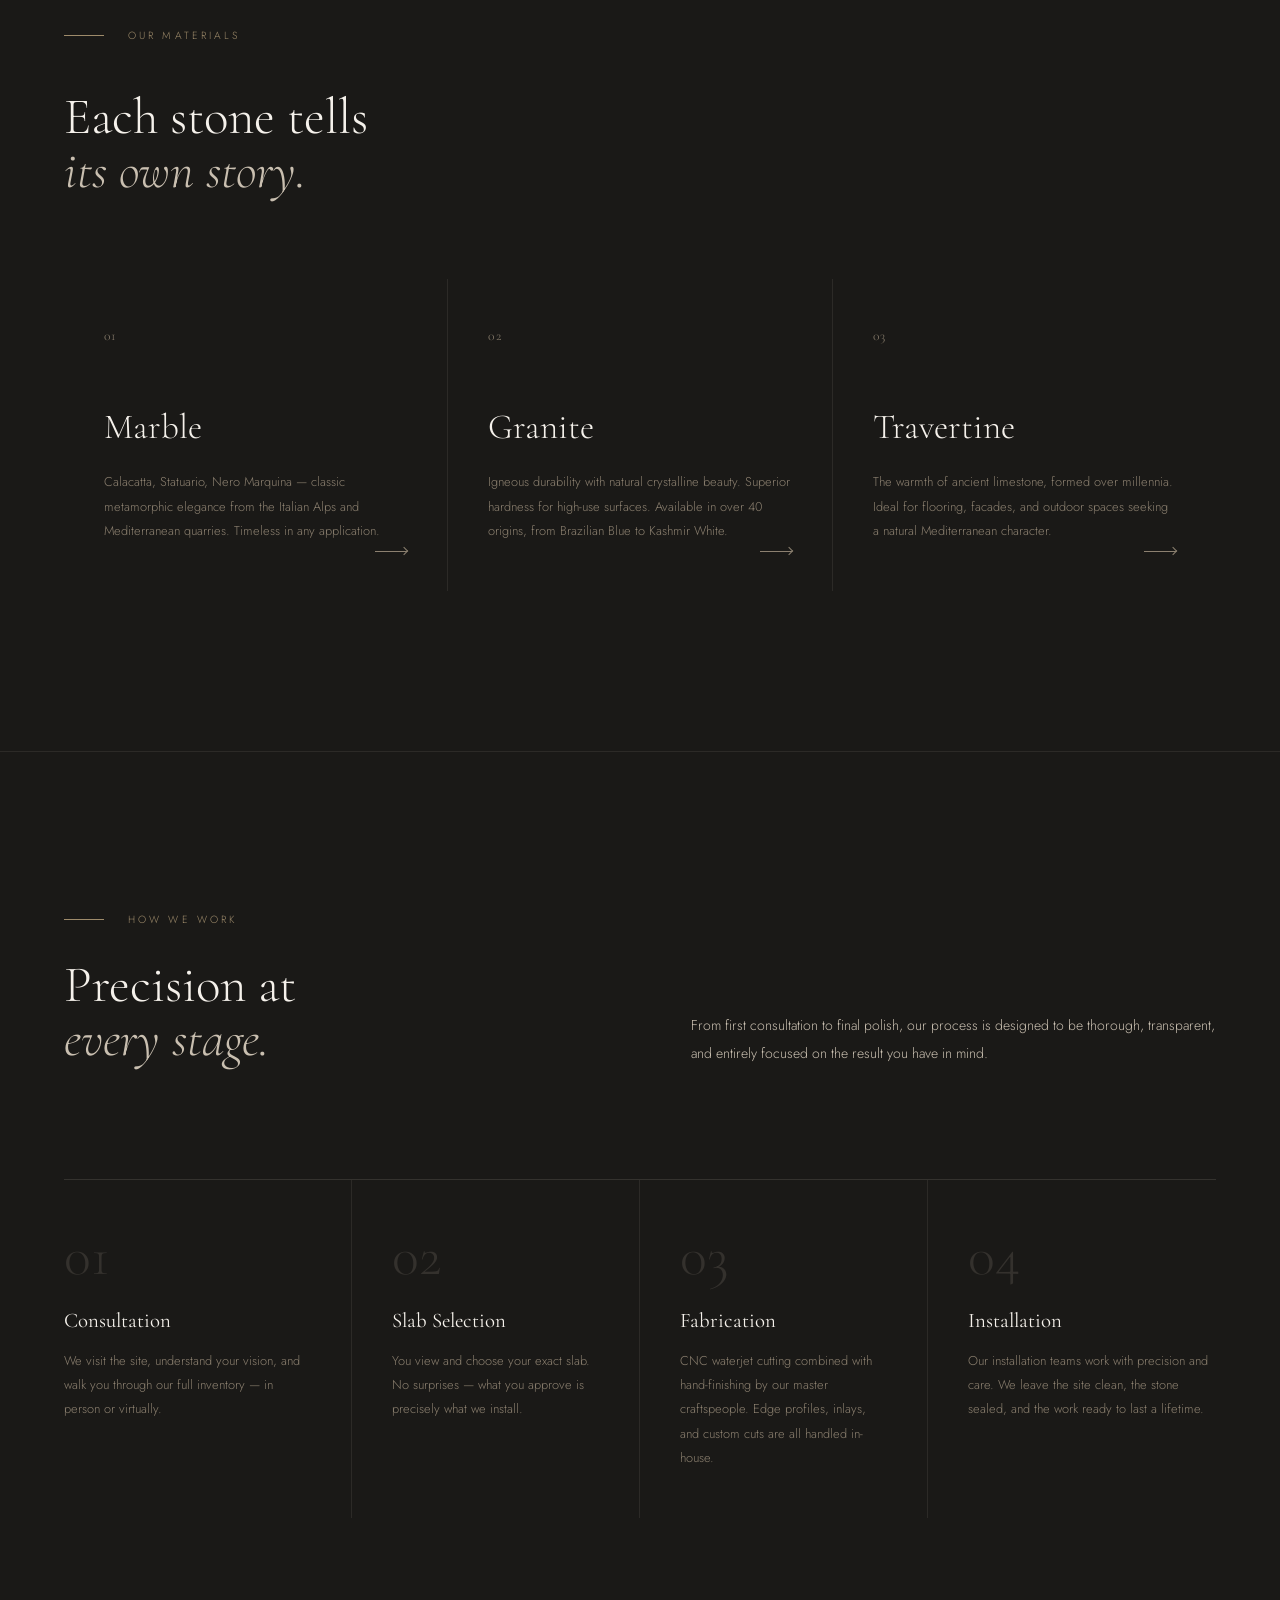
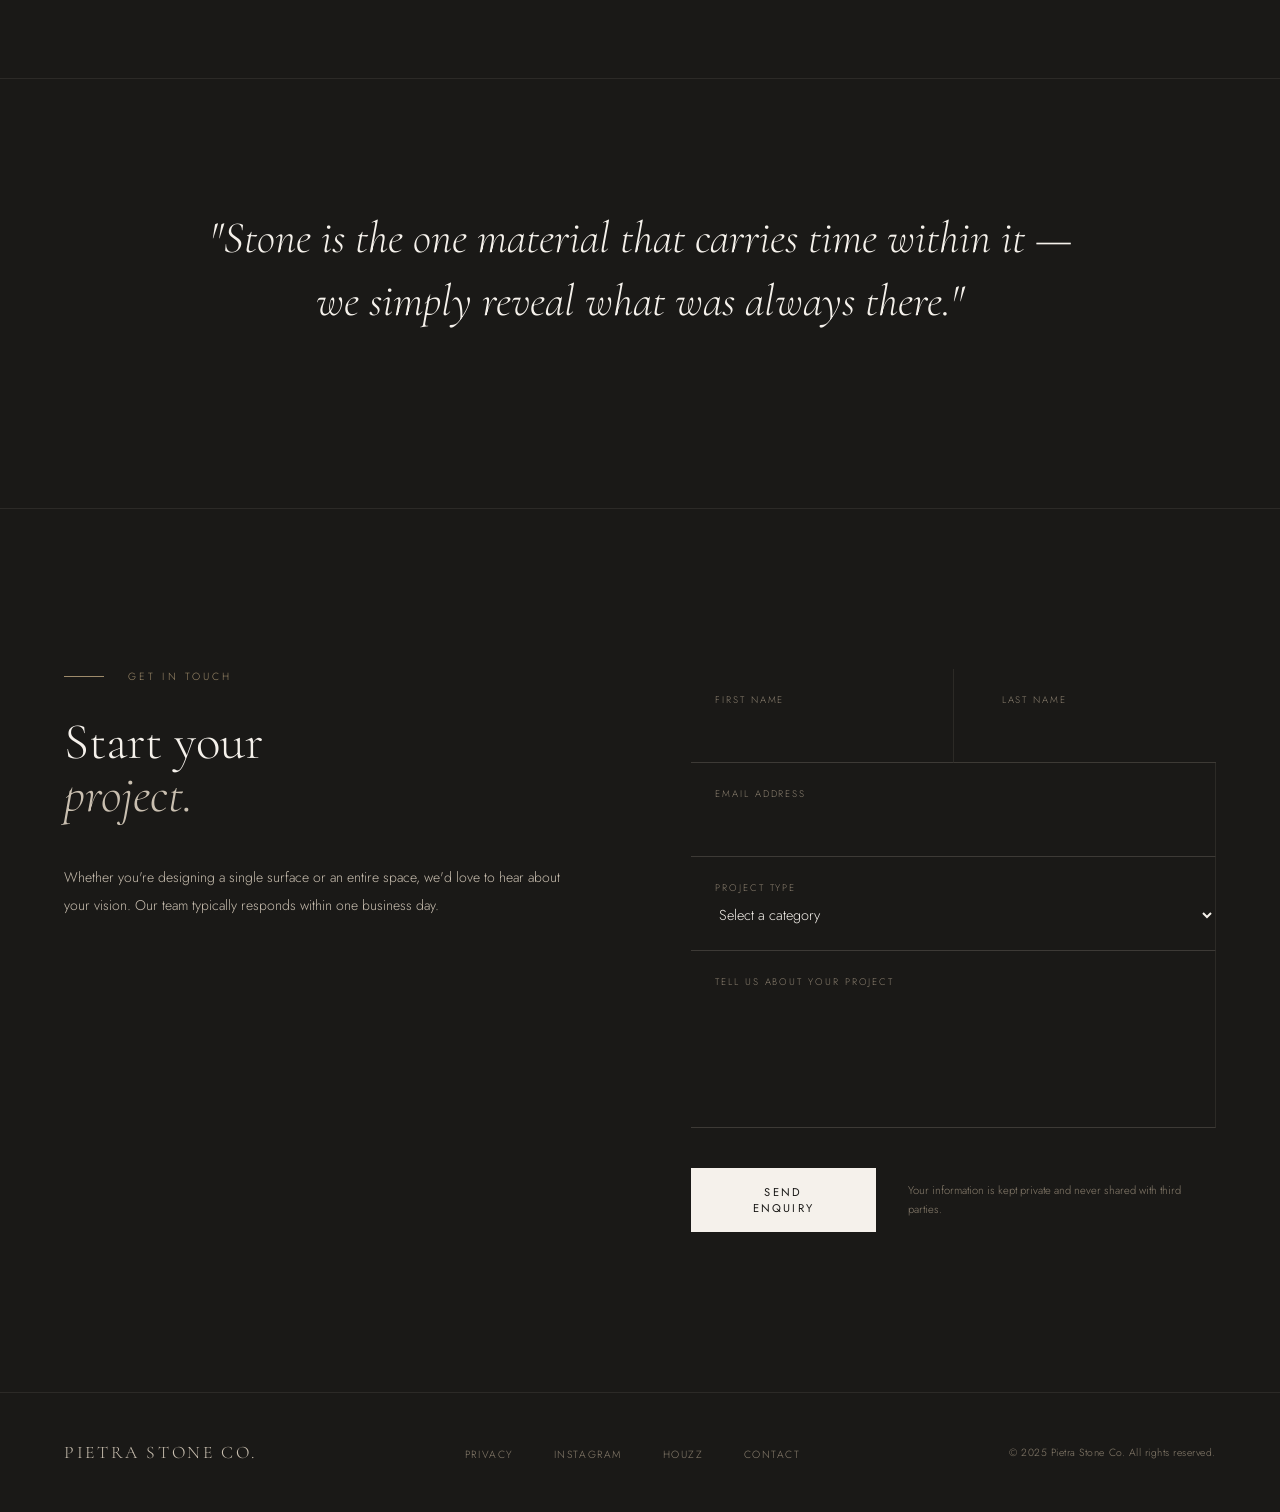
==== commit 9452c6da: "INITIAL" ====
--- a/index.html
+++ b/index.html
@@ -3,7 +3,7 @@
   <head>
     <meta charset="UTF-8" />
     <meta name="viewport" content="width=device-width, initial-scale=1.0" />
-    <title>Pietra Stone Co. — Marble & Granite</title>
+    <title>Quality Granite and Marble</title>
     <link rel="preconnect" href="https://fonts.googleapis.com" />
     <link
       href="https://fonts.googleapis.com/css2?family=Cormorant+Garamond:ital,wght@0,300;0,400;0,500;1,300;1,400&family=Jost:wght@200;300;400&display=swap"
@@ -877,7 +877,7 @@
   <body>
     <!-- NAV -->
     <nav>
-      <a href="#" class="nav-logo">Pietra Stone Co.</a>
+      <a href="#" class="nav-logo">Quality Marble</a>
       <ul class="nav-links">
         <li><a href="#materials">Materials</a></li>
         <li><a href="#process">Process</a></li>
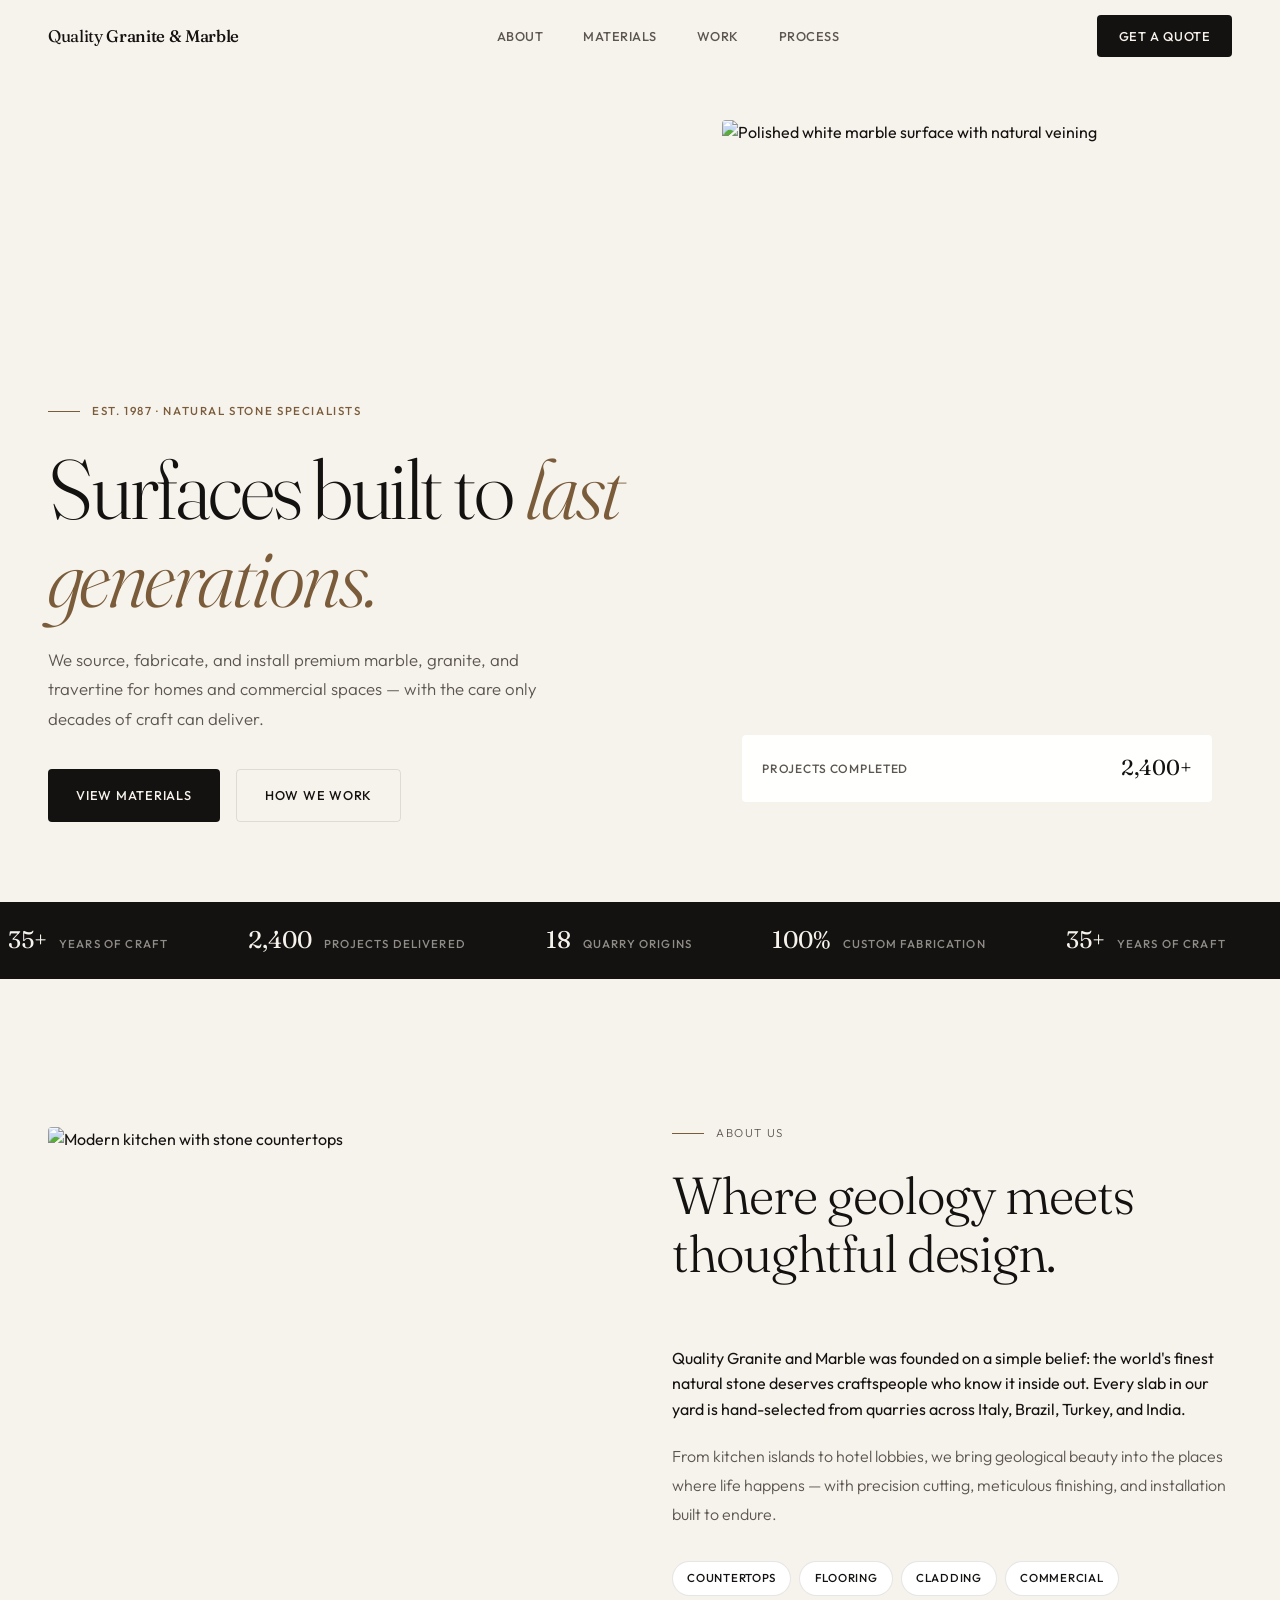
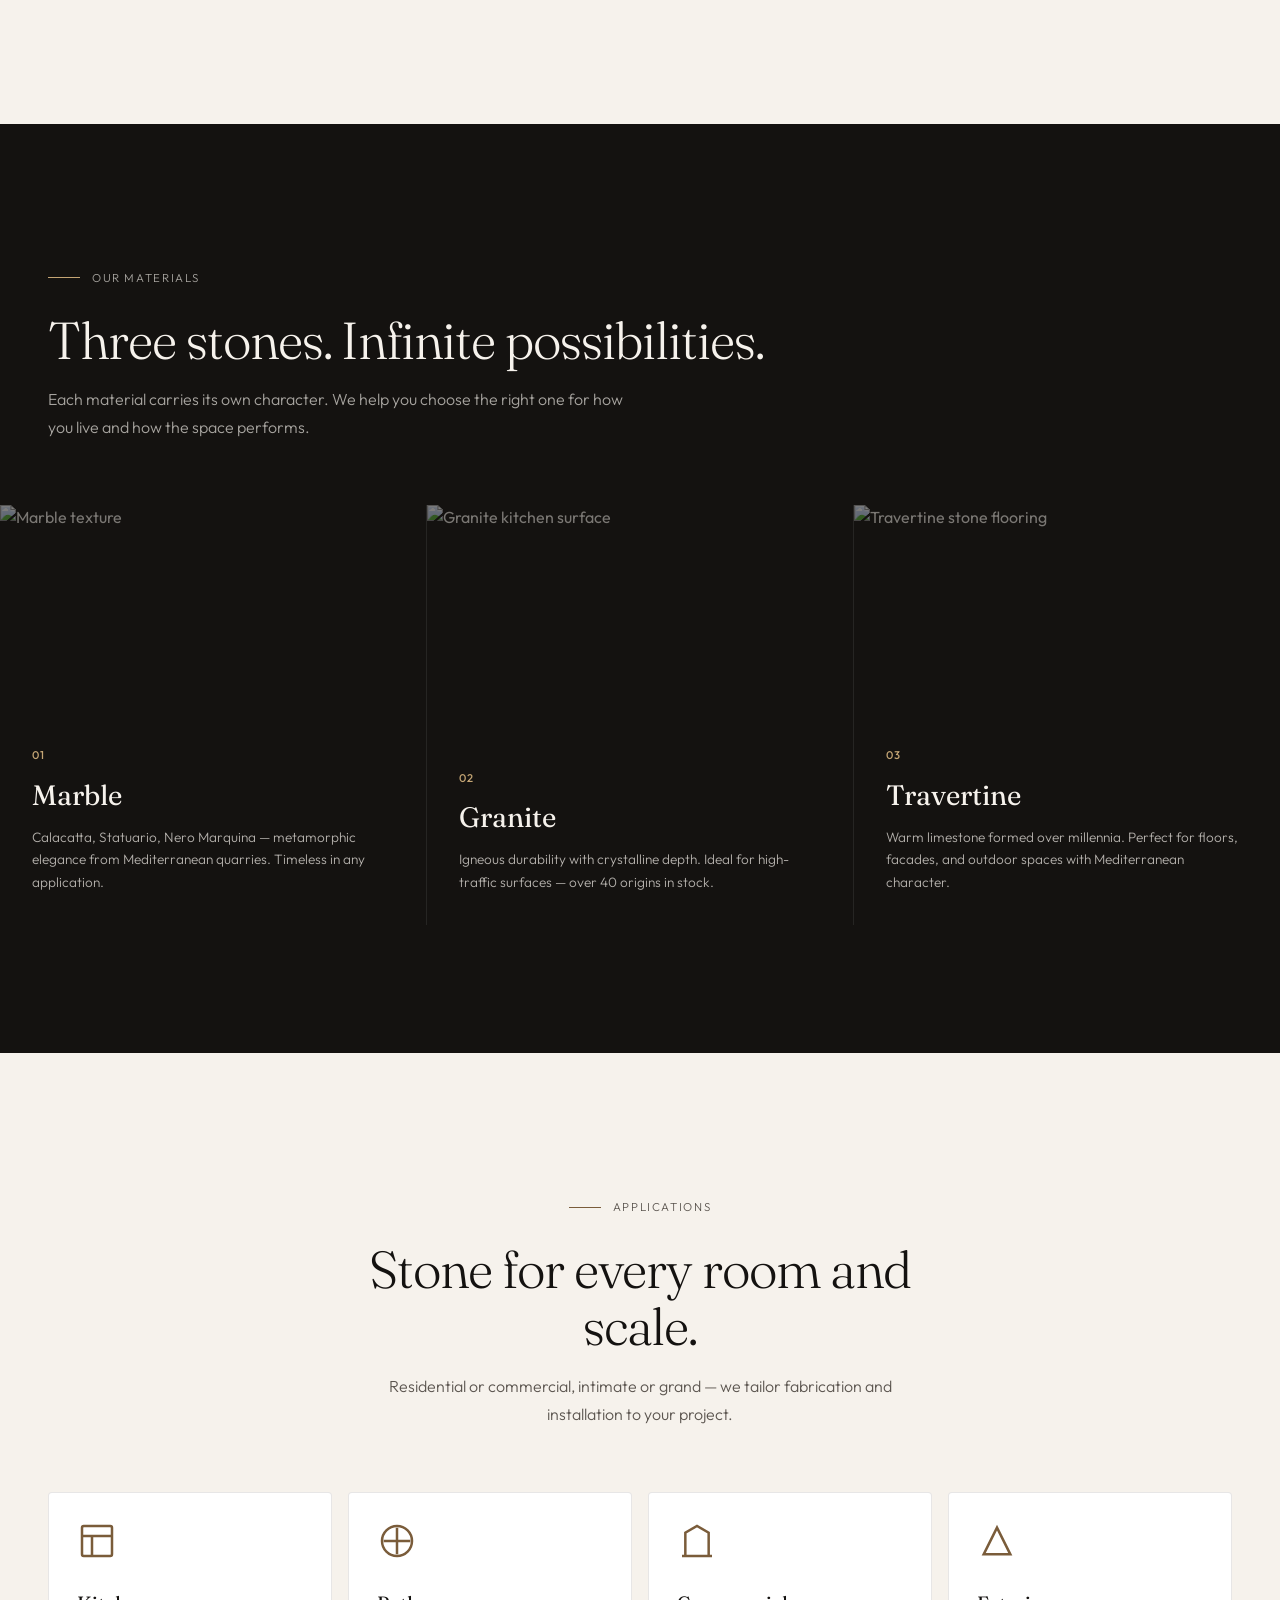
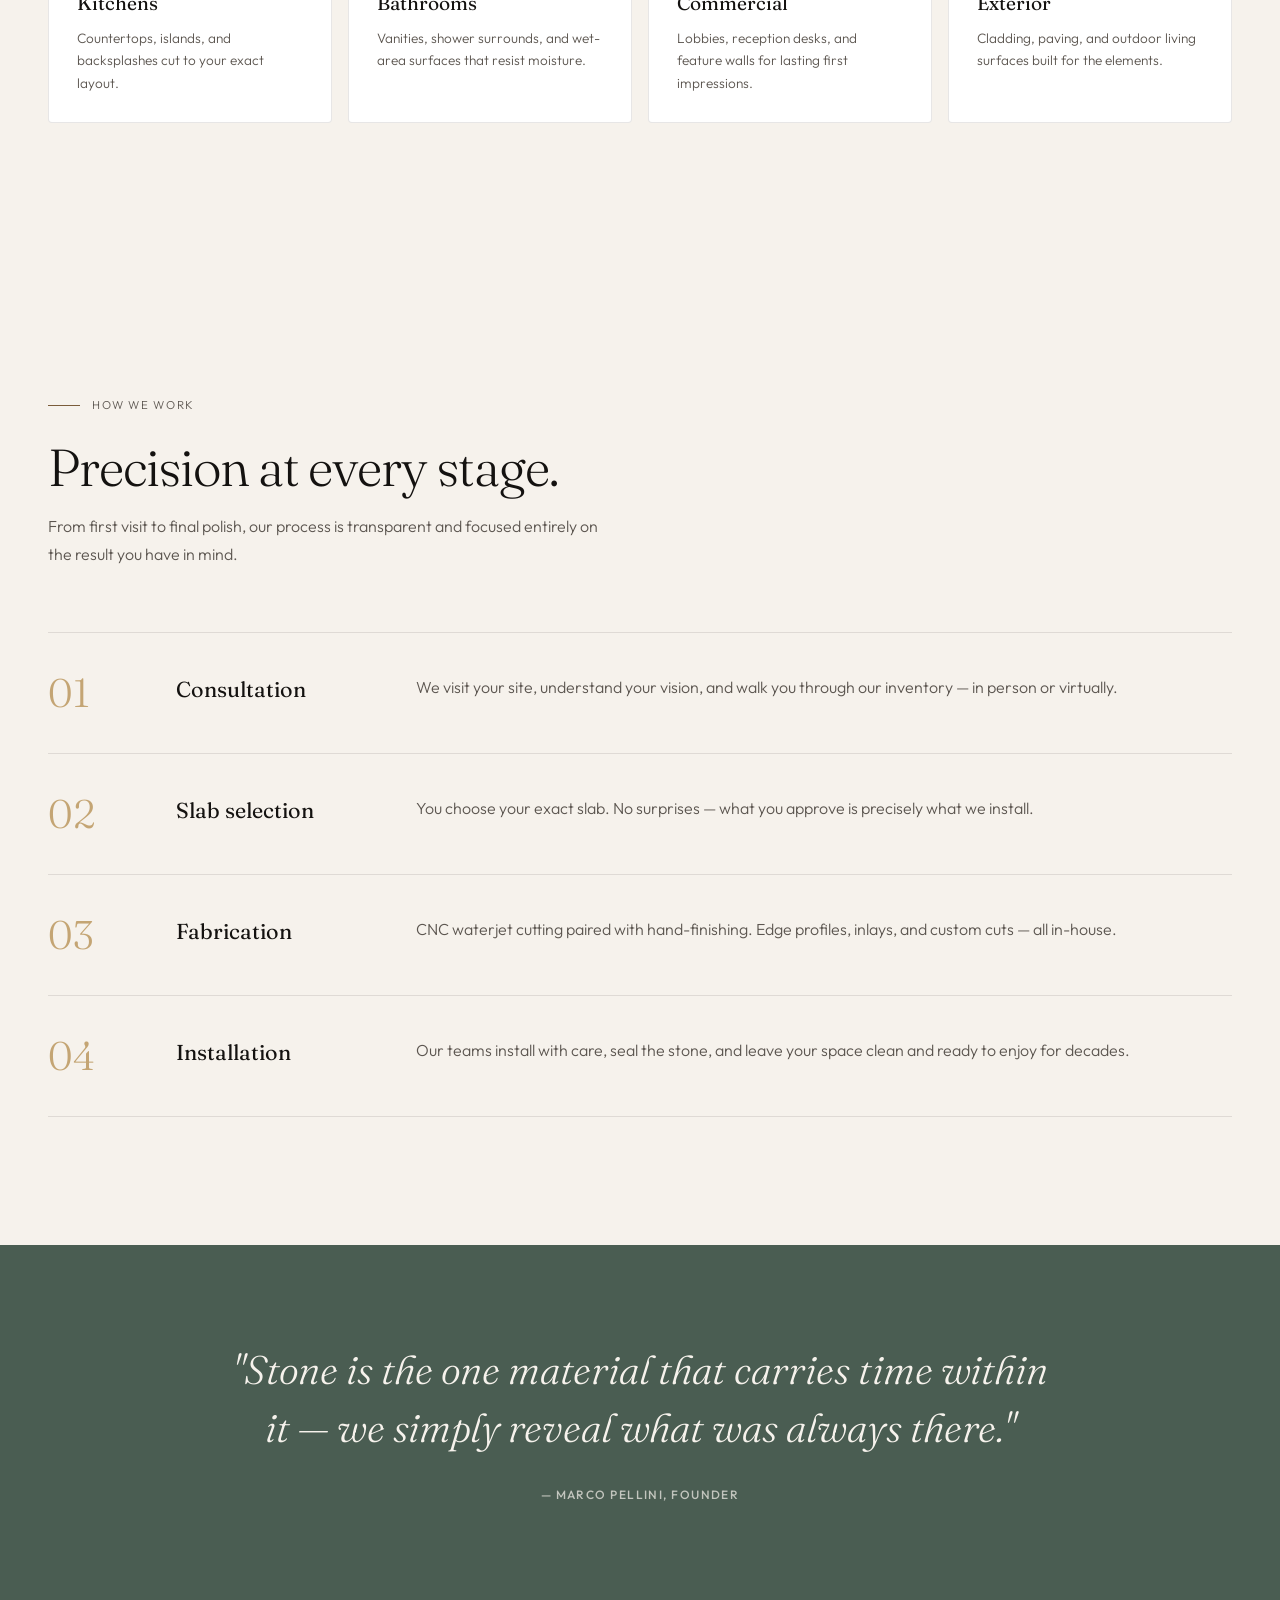
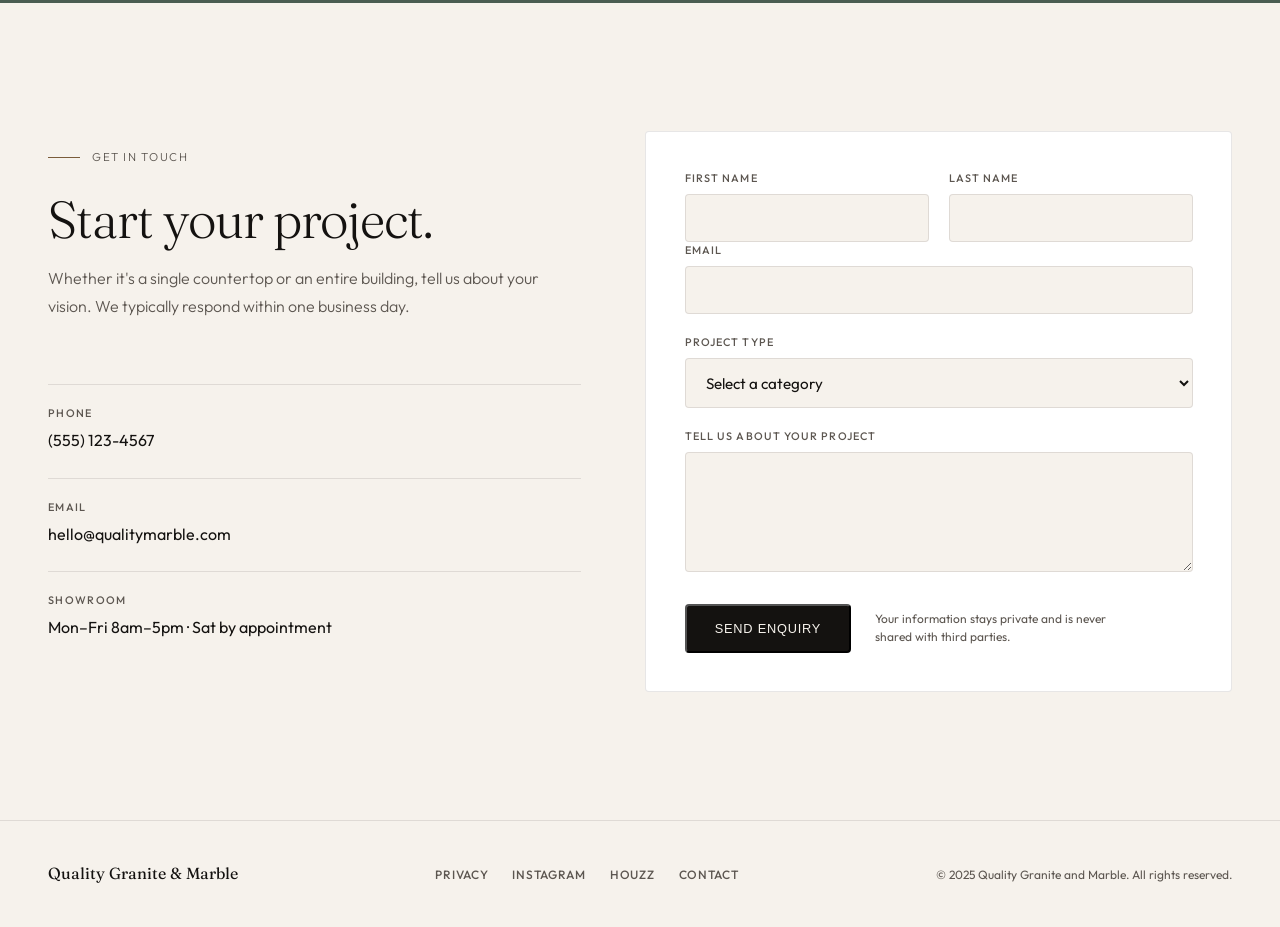
==== commit 8e97989b: "Update index.html and README.md for Quality Granite and Marble site: added meta description, updated" ====
--- a/index.html
+++ b/index.html
@@ -3,10 +3,15 @@
   <head>
     <meta charset="UTF-8" />
     <meta name="viewport" content="width=device-width, initial-scale=1.0" />
+    <meta
+      name="description"
+      content="Quality Granite and Marble — custom stone fabrication and installation for kitchens, bathrooms, and commercial spaces since 1987."
+    />
     <title>Quality Granite and Marble</title>
     <link rel="preconnect" href="https://fonts.googleapis.com" />
+    <link rel="preconnect" href="https://fonts.gstatic.com" crossorigin />
     <link
-      href="https://fonts.googleapis.com/css2?family=Cormorant+Garamond:ital,wght@0,300;0,400;0,500;1,300;1,400&family=Jost:wght@200;300;400&display=swap"
+      href="https://fonts.googleapis.com/css2?family=Fraunces:ital,opsz,wght@0,9..144,300;0,9..144,400;0,9..144,500;1,9..144,300;1,9..144,400&family=Outfit:wght@300;400;500;600&display=swap"
       rel="stylesheet"
     />
     <style>
@@ -19,12 +24,17 @@
       }
 
       :root {
-        --cream: #f5f1eb;
-        --stone: #c9bfb0;
-        --charcoal: #1a1917;
-        --warm-mid: #8c8070;
-        --gold: #9e8b6b;
-        --offwhite: #faf8f5;
+        --bg: #f6f2ec;
+        --surface: #ffffff;
+        --ink: #141210;
+        --muted: #5c5650;
+        --line: rgba(20, 18, 16, 0.1);
+        --accent: #7a5c3a;
+        --accent-light: #c4a574;
+        --sage: #4a5d52;
+        --radius: 4px;
+        --ease: cubic-bezier(0.22, 1, 0.36, 1);
+        --nav-h: 72px;
       }
 
       html {
@@ -32,1191 +42,1305 @@
       }
 
       body {
-        font-family: "Jost", sans-serif;
-        font-weight: 300;
-        background: var(--charcoal);
-        color: var(--cream);
+        font-family: "Outfit", system-ui, sans-serif;
+        font-weight: 400;
+        background: var(--bg);
+        color: var(--ink);
+        line-height: 1.6;
         overflow-x: hidden;
       }
 
-      /* NAV */
-      nav {
+      img {
+        display: block;
+        max-width: 100%;
+      }
+
+      a {
+        color: inherit;
+      }
+
+      /* ——— NAV ——— */
+      .site-header {
         position: fixed;
         top: 0;
         left: 0;
         right: 0;
-        z-index: 100;
+        z-index: 200;
+        height: var(--nav-h);
         display: flex;
         align-items: center;
         justify-content: space-between;
-        padding: 2rem 5vw;
-        mix-blend-mode: normal;
-      }
-
-      nav::before {
+        padding: 0 clamp(1.25rem, 4vw, 3rem);
+        transition:
+          background 0.4s var(--ease),
+          box-shadow 0.4s var(--ease);
+      }
+
+      .site-header.scrolled {
+        background: rgba(246, 242, 236, 0.92);
+        backdrop-filter: blur(12px);
+        box-shadow: 0 1px 0 var(--line);
+      }
+
+      .logo {
+        font-family: "Fraunces", Georgia, serif;
+        font-size: 1.05rem;
+        font-weight: 400;
+        letter-spacing: -0.02em;
+        text-decoration: none;
+      }
+
+      .logo strong {
+        font-weight: 500;
+      }
+
+      .nav-desktop {
+        display: none;
+        align-items: center;
+        gap: 2.5rem;
+        list-style: none;
+      }
+
+      .nav-desktop a {
+        font-size: 0.8rem;
+        font-weight: 500;
+        letter-spacing: 0.04em;
+        text-transform: uppercase;
+        text-decoration: none;
+        color: var(--muted);
+        transition: color 0.25s;
+      }
+
+      .nav-desktop a:hover {
+        color: var(--ink);
+      }
+
+      .nav-cta {
+        display: none;
+        font-size: 0.8rem;
+        font-weight: 500;
+        letter-spacing: 0.04em;
+        text-transform: uppercase;
+        text-decoration: none;
+        padding: 0.65rem 1.35rem;
+        background: var(--ink);
+        color: var(--bg);
+        border-radius: var(--radius);
+        transition:
+          background 0.25s,
+          transform 0.25s;
+      }
+
+      .nav-cta:hover {
+        background: var(--accent);
+        transform: translateY(-1px);
+      }
+
+      .menu-toggle {
+        display: flex;
+        flex-direction: column;
+        justify-content: center;
+        gap: 6px;
+        width: 44px;
+        height: 44px;
+        background: none;
+        border: none;
+        cursor: pointer;
+        padding: 10px;
+      }
+
+      .menu-toggle span {
+        display: block;
+        height: 1.5px;
+        background: var(--ink);
+        transition:
+          transform 0.35s var(--ease),
+          opacity 0.25s;
+      }
+
+      .menu-toggle.open span:nth-child(1) {
+        transform: translateY(7.5px) rotate(45deg);
+      }
+      .menu-toggle.open span:nth-child(2) {
+        opacity: 0;
+      }
+      .menu-toggle.open span:nth-child(3) {
+        transform: translateY(-7.5px) rotate(-45deg);
+      }
+
+      .mobile-menu {
+        position: fixed;
+        inset: 0;
+        z-index: 150;
+        background: var(--bg);
+        padding: calc(var(--nav-h) + 2rem) clamp(1.25rem, 4vw, 3rem) 2rem;
+        display: flex;
+        flex-direction: column;
+        gap: 0.5rem;
+        opacity: 0;
+        visibility: hidden;
+        transition:
+          opacity 0.4s var(--ease),
+          visibility 0.4s;
+      }
+
+      .mobile-menu.open {
+        opacity: 1;
+        visibility: visible;
+      }
+
+      .mobile-menu a {
+        font-family: "Fraunces", Georgia, serif;
+        font-size: clamp(2rem, 8vw, 3rem);
+        font-weight: 300;
+        text-decoration: none;
+        padding: 0.35rem 0;
+        border-bottom: 1px solid var(--line);
+        transition: color 0.25s;
+      }
+
+      .mobile-menu a:hover {
+        color: var(--accent);
+      }
+
+      .mobile-menu .nav-cta-mobile {
+        margin-top: 1.5rem;
+        font-family: "Outfit", sans-serif;
+        font-size: 0.85rem;
+        font-weight: 500;
+        letter-spacing: 0.06em;
+        text-transform: uppercase;
+        display: inline-flex;
+        align-self: flex-start;
+        padding: 1rem 1.75rem;
+        background: var(--ink);
+        color: var(--bg);
+        border-radius: var(--radius);
+        border: none;
+      }
+
+      @media (min-width: 900px) {
+        .nav-desktop,
+        .nav-cta {
+          display: flex;
+        }
+        .menu-toggle {
+          display: none;
+        }
+      }
+
+      /* ——— HERO ——— */
+      .hero {
+        min-height: 100svh;
+        padding: calc(var(--nav-h) + 3rem) clamp(1.25rem, 4vw, 3rem) 4rem;
+        display: grid;
+        grid-template-columns: 1fr;
+        gap: 3rem;
+        align-items: end;
+      }
+
+      @media (min-width: 900px) {
+        .hero {
+          grid-template-columns: 1.1fr 0.9fr;
+          gap: 4vw;
+          padding-bottom: 5rem;
+        }
+      }
+
+      .hero-content {
+        max-width: 38rem;
+      }
+
+      .eyebrow {
+        display: inline-flex;
+        align-items: center;
+        gap: 0.75rem;
+        font-size: 0.72rem;
+        font-weight: 500;
+        letter-spacing: 0.14em;
+        text-transform: uppercase;
+        color: var(--accent);
+        margin-bottom: 1.5rem;
+      }
+
+      .eyebrow::before {
         content: "";
+        width: 2rem;
+        height: 1px;
+        background: var(--accent);
+      }
+
+      .hero h1 {
+        font-family: "Fraunces", Georgia, serif;
+        font-size: clamp(2.75rem, 7vw, 5.25rem);
+        font-weight: 300;
+        line-height: 1.05;
+        letter-spacing: -0.03em;
+        margin-bottom: 1.5rem;
+      }
+
+      .hero h1 em {
+        font-style: italic;
+        color: var(--accent);
+      }
+
+      .hero-lead {
+        font-size: 1.05rem;
+        font-weight: 300;
+        color: var(--muted);
+        max-width: 32rem;
+        margin-bottom: 2.25rem;
+        line-height: 1.75;
+      }
+
+      .hero-actions {
+        display: flex;
+        flex-wrap: wrap;
+        gap: 1rem;
+      }
+
+      .btn {
+        display: inline-flex;
+        align-items: center;
+        gap: 0.5rem;
+        font-size: 0.8rem;
+        font-weight: 500;
+        letter-spacing: 0.06em;
+        text-transform: uppercase;
+        text-decoration: none;
+        padding: 0.95rem 1.75rem;
+        border-radius: var(--radius);
+        transition:
+          background 0.25s,
+          color 0.25s,
+          transform 0.25s;
+      }
+
+      .btn-primary {
+        background: var(--ink);
+        color: var(--bg);
+      }
+
+      .btn-primary:hover {
+        background: var(--accent);
+        transform: translateY(-2px);
+      }
+
+      .btn-outline {
+        border: 1px solid var(--line);
+        color: var(--ink);
+      }
+
+      .btn-outline:hover {
+        border-color: var(--ink);
+        background: var(--surface);
+      }
+
+      .hero-visual {
+        position: relative;
+        border-radius: var(--radius);
+        overflow: hidden;
+        aspect-ratio: 4 / 5;
+        max-height: 70vh;
+      }
+
+      @media (min-width: 900px) {
+        .hero-visual {
+          aspect-ratio: auto;
+          height: min(78vh, 720px);
+          max-height: none;
+        }
+      }
+
+      .hero-visual img {
+        width: 100%;
+        height: 100%;
+        object-fit: cover;
+      }
+
+      .hero-badge {
         position: absolute;
-        inset: 0;
-        background: linear-gradient(
-          to bottom,
-          rgba(26, 25, 23, 0.7) 0%,
-          transparent 100%
-        );
-        pointer-events: none;
-      }
-
-      .nav-logo {
-        font-family: "Cormorant Garamond", serif;
+        bottom: 1.25rem;
+        left: 1.25rem;
+        right: 1.25rem;
+        background: rgba(255, 255, 255, 0.94);
+        backdrop-filter: blur(8px);
+        padding: 1rem 1.25rem;
+        border-radius: var(--radius);
+        display: flex;
+        justify-content: space-between;
+        align-items: center;
+        gap: 1rem;
+      }
+
+      .hero-badge span {
+        font-size: 0.75rem;
+        font-weight: 500;
+        letter-spacing: 0.06em;
+        text-transform: uppercase;
+        color: var(--muted);
+      }
+
+      .hero-badge strong {
+        font-family: "Fraunces", Georgia, serif;
+        font-size: 1.35rem;
+        font-weight: 400;
+        color: var(--ink);
+      }
+
+      /* ——— MARQUEE STATS ——— */
+      .stats-marquee {
+        border-block: 1px solid var(--line);
+        background: var(--ink);
+        color: var(--bg);
+        overflow: hidden;
+        padding: 1.15rem 0;
+      }
+
+      .stats-track {
+        display: flex;
+        gap: 4rem;
+        width: max-content;
+        animation: marquee 28s linear infinite;
+      }
+
+      .stats-track:hover {
+        animation-play-state: paused;
+      }
+
+      @keyframes marquee {
+        from {
+          transform: translateX(0);
+        }
+        to {
+          transform: translateX(-50%);
+        }
+      }
+
+      .stat-item {
+        display: flex;
+        align-items: baseline;
+        gap: 0.75rem;
+        white-space: nowrap;
+        padding: 0 0.5rem;
+      }
+
+      .stat-item strong {
+        font-family: "Fraunces", Georgia, serif;
+        font-size: 1.5rem;
+        font-weight: 400;
+      }
+
+      .stat-item span {
+        font-size: 0.72rem;
+        font-weight: 500;
+        letter-spacing: 0.1em;
+        text-transform: uppercase;
+        opacity: 0.55;
+      }
+
+      /* ——— SECTIONS ——— */
+      .wrap {
+        padding-inline: clamp(1.25rem, 4vw, 3rem);
+      }
+
+      .section {
+        padding-block: clamp(4rem, 10vw, 8rem);
+      }
+
+      .section-head {
+        margin-bottom: clamp(2.5rem, 5vw, 4rem);
+      }
+
+      .section-head.center {
+        text-align: center;
+        max-width: 40rem;
+        margin-inline: auto;
+      }
+
+      .section-head h2 {
+        font-family: "Fraunces", Georgia, serif;
+        font-size: clamp(2rem, 4.5vw, 3.25rem);
         font-weight: 300;
-        font-size: 1.35rem;
-        letter-spacing: 0.18em;
+        line-height: 1.1;
+        letter-spacing: -0.02em;
+      }
+
+      .section-head p {
+        margin-top: 1rem;
+        color: var(--muted);
+        font-weight: 300;
+        max-width: 36rem;
+        line-height: 1.75;
+      }
+
+      .section-head.center p {
+        margin-inline: auto;
+      }
+
+      /* ——— ABOUT ——— */
+      .about-grid {
+        display: grid;
+        gap: 3rem;
+        align-items: center;
+      }
+
+      @media (min-width: 768px) {
+        .about-grid {
+          grid-template-columns: 1fr 1fr;
+          gap: 5vw;
+        }
+      }
+
+      .about-image {
+        border-radius: var(--radius);
+        overflow: hidden;
+        aspect-ratio: 5 / 4;
+      }
+
+      .about-image img {
+        width: 100%;
+        height: 100%;
+        object-fit: cover;
+      }
+
+      .about-text p + p {
+        margin-top: 1.25rem;
+        color: var(--muted);
+        font-weight: 300;
+        line-height: 1.8;
+      }
+
+      .pill-list {
+        display: flex;
+        flex-wrap: wrap;
+        gap: 0.5rem;
+        margin-top: 2rem;
+      }
+
+      .pill {
+        font-size: 0.72rem;
+        font-weight: 500;
+        letter-spacing: 0.06em;
         text-transform: uppercase;
-        color: var(--cream);
-        text-decoration: none;
+        padding: 0.45rem 0.9rem;
+        border: 1px solid var(--line);
+        border-radius: 100px;
+        background: var(--surface);
+      }
+
+      /* ——— MATERIALS ——— */
+      .materials {
+        background: var(--ink);
+        color: var(--bg);
+        padding-block: clamp(4rem, 10vw, 8rem);
+      }
+
+      .materials .section-head h2,
+      .materials .eyebrow {
+        color: var(--bg);
+      }
+
+      .materials .eyebrow::before {
+        background: var(--accent-light);
+      }
+
+      .materials .eyebrow {
+        color: var(--accent-light);
+      }
+
+      .materials .section-head p {
+        color: rgba(246, 242, 236, 0.65);
+      }
+
+      .material-cards {
+        display: grid;
+        gap: 1px;
+        background: rgba(255, 255, 255, 0.08);
+      }
+
+      @media (min-width: 768px) {
+        .material-cards {
+          grid-template-columns: repeat(3, 1fr);
+        }
+      }
+
+      .material-card {
         position: relative;
-      }
-
-      .nav-links {
-        display: flex;
-        gap: 3rem;
-        list-style: none;
-        position: relative;
-      }
-
-      .nav-links a {
-        font-size: 0.7rem;
-        letter-spacing: 0.2em;
-        text-transform: uppercase;
-        color: var(--stone);
-        text-decoration: none;
-        transition: color 0.3s;
-      }
-
-      .nav-links a:hover {
-        color: var(--cream);
-      }
-
-      .nav-cta {
-        position: relative;
-        font-size: 0.7rem;
-        letter-spacing: 0.2em;
-        text-transform: uppercase;
-        color: var(--cream);
-        text-decoration: none;
-        padding: 0.6rem 1.6rem;
-        border: 0.5px solid var(--stone);
-        transition: all 0.3s;
-      }
-
-      .nav-cta:hover {
-        background: var(--cream);
-        color: var(--charcoal);
-        border-color: var(--cream);
-      }
-
-      /* HERO */
-      .hero {
-        min-height: 100vh;
-        display: grid;
-        grid-template-columns: 1fr 1fr;
-        position: relative;
+        background: var(--ink);
         overflow: hidden;
-      }
-
-      .hero-left {
+        min-height: 420px;
         display: flex;
         flex-direction: column;
         justify-content: flex-end;
-        padding: 0 5vw 8vh 5vw;
-        position: relative;
-        z-index: 2;
-      }
-
-      .hero-eyebrow {
-        font-size: 0.65rem;
-        letter-spacing: 0.35em;
-        text-transform: uppercase;
-        color: var(--gold);
-        margin-bottom: 2rem;
-        opacity: 0;
-        animation: fadeUp 1s 0.3s forwards;
-      }
-
-      .hero-title {
-        font-family: "Cormorant Garamond", serif;
-        font-weight: 300;
-        font-size: clamp(3.5rem, 6vw, 7rem);
-        line-height: 0.92;
-        letter-spacing: -0.01em;
-        margin-bottom: 2.5rem;
-        opacity: 0;
-        animation: fadeUp 1s 0.5s forwards;
-      }
-
-      .hero-title em {
-        font-style: italic;
-        color: var(--stone);
-      }
-
-      .hero-desc {
-        font-size: 0.875rem;
-        line-height: 1.9;
-        color: var(--stone);
-        max-width: 380px;
-        margin-bottom: 3rem;
-        opacity: 0;
-        animation: fadeUp 1s 0.7s forwards;
-      }
-
-      .hero-actions {
-        display: flex;
-        align-items: center;
-        gap: 2.5rem;
-        opacity: 0;
-        animation: fadeUp 1s 0.9s forwards;
-      }
-
-      .btn-primary {
-        font-family: "Jost", sans-serif;
-        font-size: 0.7rem;
-        font-weight: 400;
-        letter-spacing: 0.2em;
-        text-transform: uppercase;
-        color: var(--charcoal);
-        background: var(--cream);
         text-decoration: none;
-        padding: 1rem 2.5rem;
-        transition: all 0.3s;
-      }
-
-      .btn-primary:hover {
-        background: var(--stone);
-      }
-
-      .btn-ghost {
-        font-size: 0.7rem;
-        letter-spacing: 0.2em;
-        text-transform: uppercase;
-        color: var(--stone);
-        text-decoration: none;
-        display: flex;
-        align-items: center;
-        gap: 0.75rem;
-        transition: color 0.3s;
-      }
-
-      .btn-ghost::after {
-        content: "";
-        display: block;
-        width: 2rem;
-        height: 0.5px;
-        background: currentColor;
-        transition: width 0.3s;
-      }
-
-      .btn-ghost:hover {
-        color: var(--cream);
-      }
-      .btn-ghost:hover::after {
-        width: 3rem;
-      }
-
-      .hero-right {
-        position: relative;
-        overflow: hidden;
-      }
-
-      .hero-img-wrap {
+        color: inherit;
+      }
+
+      .material-card img {
         position: absolute;
         inset: 0;
-        opacity: 0;
-        animation: fadeIn 1.5s 0.2s forwards;
-      }
-
-      /* Marble texture simulation using CSS */
-      .marble-texture {
-        position: absolute;
-        inset: 0;
-        background:
-          repeating-linear-gradient(
-            105deg,
-            transparent 0px,
-            transparent 8px,
-            rgba(255, 255, 255, 0.015) 8px,
-            rgba(255, 255, 255, 0.015) 9px
-          ),
-          repeating-linear-gradient(
-            70deg,
-            transparent 0px,
-            transparent 20px,
-            rgba(200, 190, 180, 0.04) 20px,
-            rgba(200, 190, 180, 0.04) 21px
-          ),
-          linear-gradient(
-            160deg,
-            #2a2722 0%,
-            #1e1c1a 25%,
-            #2e2b26 45%,
-            #1a1917 65%,
-            #252220 80%,
-            #1d1b18 100%
-          );
-      }
-
-      .marble-overlay {
-        position: absolute;
-        inset: 0;
+        width: 100%;
+        height: 100%;
+        object-fit: cover;
+        opacity: 0.45;
+        transition:
+          opacity 0.5s var(--ease),
+          transform 0.7s var(--ease);
+      }
+
+      .material-card:hover img {
+        opacity: 0.6;
+        transform: scale(1.04);
+      }
+
+      .material-card-body {
+        position: relative;
+        z-index: 1;
+        padding: 2rem;
         background: linear-gradient(
-          to right,
-          rgba(26, 25, 23, 0.85) 0%,
-          rgba(26, 25, 23, 0.2) 40%,
+          to top,
+          rgba(20, 18, 16, 0.95) 0%,
           transparent 100%
         );
       }
 
-      /* Veining */
-      .veins {
-        position: absolute;
-        inset: 0;
-        overflow: hidden;
-      }
-
-      .veins svg {
-        width: 100%;
-        height: 100%;
-        position: absolute;
-        inset: 0;
-      }
-
-      /* STATS BAND */
-      .stats-band {
-        border-top: 0.5px solid rgba(201, 191, 176, 0.15);
-        border-bottom: 0.5px solid rgba(201, 191, 176, 0.15);
-        padding: 2.5rem 5vw;
+      .material-card .num {
+        font-size: 0.7rem;
+        font-weight: 500;
+        letter-spacing: 0.12em;
+        color: var(--accent-light);
+        margin-bottom: 0.5rem;
+      }
+
+      .material-card h3 {
+        font-family: "Fraunces", Georgia, serif;
+        font-size: 1.75rem;
+        font-weight: 400;
+        margin-bottom: 0.5rem;
+      }
+
+      .material-card p {
+        font-size: 0.85rem;
+        font-weight: 300;
+        color: rgba(246, 242, 236, 0.7);
+        line-height: 1.65;
+      }
+
+      /* ——— APPLICATIONS ——— */
+      .apps-grid {
         display: grid;
-        grid-template-columns: repeat(4, 1fr);
+        gap: 1rem;
+      }
+
+      @media (min-width: 600px) {
+        .apps-grid {
+          grid-template-columns: repeat(2, 1fr);
+        }
+      }
+
+      @media (min-width: 1024px) {
+        .apps-grid {
+          grid-template-columns: repeat(4, 1fr);
+        }
+      }
+
+      .app-card {
+        background: var(--surface);
+        border: 1px solid var(--line);
+        border-radius: var(--radius);
+        padding: 1.75rem;
+        transition:
+          border-color 0.3s,
+          transform 0.3s var(--ease);
+      }
+
+      .app-card:hover {
+        border-color: var(--accent-light);
+        transform: translateY(-4px);
+      }
+
+      .app-icon {
+        width: 2.5rem;
+        height: 2.5rem;
+        margin-bottom: 1.25rem;
+        color: var(--accent);
+      }
+
+      .app-card h3 {
+        font-family: "Fraunces", Georgia, serif;
+        font-size: 1.2rem;
+        font-weight: 400;
+        margin-bottom: 0.5rem;
+      }
+
+      .app-card p {
+        font-size: 0.85rem;
+        color: var(--muted);
+        font-weight: 300;
+        line-height: 1.65;
+      }
+
+      /* ——— PROCESS ——— */
+      .process-list {
+        display: grid;
         gap: 0;
-      }
-
-      .stat {
-        padding: 0 3rem;
-        border-right: 0.5px solid rgba(201, 191, 176, 0.15);
-        opacity: 0;
-        animation: fadeUp 0.8s forwards;
-      }
-
-      .stat:first-child {
-        padding-left: 0;
-      }
-      .stat:last-child {
-        border-right: none;
-      }
-
-      .stat-num {
-        font-family: "Cormorant Garamond", serif;
+        border-top: 1px solid var(--line);
+      }
+
+      .process-item {
+        display: grid;
+        grid-template-columns: auto 1fr;
+        gap: 1.5rem 2rem;
+        padding: 2.5rem 0;
+        border-bottom: 1px solid var(--line);
+        align-items: start;
+      }
+
+      @media (min-width: 768px) {
+        .process-item {
+          grid-template-columns: 5rem 12rem 1fr;
+          gap: 2rem 3rem;
+        }
+      }
+
+      .process-num {
+        font-family: "Fraunces", Georgia, serif;
+        font-size: 2.5rem;
         font-weight: 300;
-        font-size: 2.8rem;
+        color: var(--accent-light);
         line-height: 1;
-        color: var(--cream);
-        margin-bottom: 0.4rem;
-      }
-
-      .stat-label {
-        font-size: 0.65rem;
-        letter-spacing: 0.2em;
-        text-transform: uppercase;
-        color: var(--warm-mid);
-      }
-
-      /* ABOUT */
-      .section {
-        padding: 10rem 5vw;
-      }
-
-      .section-label {
-        font-size: 0.65rem;
-        letter-spacing: 0.3em;
-        text-transform: uppercase;
-        color: var(--gold);
-        margin-bottom: 3rem;
-        display: flex;
-        align-items: center;
-        gap: 1.5rem;
-      }
-
-      .section-label::before {
-        content: "";
-        display: block;
-        width: 2.5rem;
-        height: 0.5px;
-        background: var(--gold);
-      }
-
-      .about-grid {
-        display: grid;
-        grid-template-columns: 1fr 1fr;
-        gap: 8vw;
-        align-items: center;
-      }
-
-      .about-heading {
-        font-family: "Cormorant Garamond", serif;
+      }
+
+      .process-item h3 {
+        font-family: "Fraunces", Georgia, serif;
+        font-size: 1.35rem;
+        font-weight: 400;
+      }
+
+      .process-item p {
+        grid-column: 2 / -1;
+        color: var(--muted);
         font-weight: 300;
-        font-size: clamp(2.5rem, 4vw, 4.5rem);
-        line-height: 1.05;
-        margin-bottom: 0;
-      }
-
-      .about-heading em {
-        font-style: italic;
-        color: var(--stone);
-      }
-
-      .about-body p {
-        font-size: 0.9rem;
-        line-height: 2;
-        color: var(--stone);
-        margin-bottom: 1.5rem;
-      }
-
-      .about-body p:last-child {
-        margin-bottom: 0;
-      }
-
-      /* MATERIALS */
-      .materials-section {
-        padding: 0 5vw 10rem;
-      }
-
-      .materials-heading {
-        font-family: "Cormorant Garamond", serif;
-        font-weight: 300;
-        font-size: clamp(2.5rem, 4vw, 4.5rem);
-        line-height: 1.05;
-        margin-bottom: 5rem;
-        max-width: 600px;
-      }
-
-      .materials-heading em {
-        font-style: italic;
-        color: var(--stone);
-      }
-
-      .materials-grid {
-        display: grid;
-        grid-template-columns: repeat(3, 1fr);
-        gap: 1px;
-        background: rgba(201, 191, 176, 0.1);
-      }
-
-      .material-card {
-        background: var(--charcoal);
-        padding: 3rem 2.5rem;
-        position: relative;
-        overflow: hidden;
-        cursor: pointer;
-        transition: background 0.5s;
-      }
-
-      .material-card::before {
-        content: "";
-        position: absolute;
-        inset: 0;
-        opacity: 0;
-        transition: opacity 0.5s;
-      }
-
-      .material-card.marble::before {
-        background: linear-gradient(
-          135deg,
-          #2a2826 0%,
-          #1e1c18 50%,
-          #2c2a25 100%
-        );
-      }
-      .material-card.granite::before {
-        background: linear-gradient(
-          135deg,
-          #221e1c 0%,
-          #1a1817 50%,
-          #262422 100%
-        );
-      }
-      .material-card.travertine::before {
-        background: linear-gradient(
-          135deg,
-          #28241e 0%,
-          #1e1a16 50%,
-          #2a2620 100%
-        );
-      }
-
-      .material-card:hover::before {
-        opacity: 1;
-      }
-
-      .material-card:hover .material-num {
-        color: var(--gold);
-      }
-
-      .material-num {
-        font-family: "Cormorant Garamond", serif;
-        font-size: 0.85rem;
-        color: var(--warm-mid);
-        letter-spacing: 0.1em;
-        margin-bottom: 4rem;
-        position: relative;
-        transition: color 0.3s;
-      }
-
-      .material-name {
-        font-family: "Cormorant Garamond", serif;
-        font-weight: 300;
-        font-size: 2.2rem;
-        line-height: 1.1;
-        margin-bottom: 1.5rem;
-        position: relative;
-      }
-
-      .material-desc {
-        font-size: 0.8rem;
-        line-height: 1.9;
-        color: var(--warm-mid);
-        position: relative;
-      }
-
-      .material-arrow {
-        position: absolute;
-        bottom: 2.5rem;
-        right: 2.5rem;
-        width: 2rem;
-        height: 0.5px;
-        background: var(--warm-mid);
-        transition: all 0.3s;
-      }
-
-      .material-arrow::after {
-        content: "";
-        position: absolute;
-        right: 0;
-        top: -3px;
-        width: 6px;
-        height: 6px;
-        border-right: 0.5px solid var(--warm-mid);
-        border-bottom: 0.5px solid var(--warm-mid);
-        transform: rotate(-45deg);
-        transition: border-color 0.3s;
-      }
-
-      .material-card:hover .material-arrow {
-        width: 3rem;
-        background: var(--stone);
-      }
-      .material-card:hover .material-arrow::after {
-        border-color: var(--stone);
-      }
-
-      /* PROCESS */
-      .process-section {
-        padding: 0 5vw 10rem;
-        border-top: 0.5px solid rgba(201, 191, 176, 0.1);
-        padding-top: 10rem;
-      }
-
-      .process-intro {
-        display: grid;
-        grid-template-columns: 1fr 1fr;
-        gap: 8vw;
-        margin-bottom: 7rem;
-        align-items: end;
-      }
-
-      .process-heading {
-        font-family: "Cormorant Garamond", serif;
-        font-weight: 300;
-        font-size: clamp(2.5rem, 4vw, 4.5rem);
-        line-height: 1.05;
-      }
-
-      .process-heading em {
-        font-style: italic;
-        color: var(--stone);
-      }
-
-      .process-subtext {
-        font-size: 0.875rem;
-        line-height: 2;
-        color: var(--stone);
-      }
-
-      .process-steps {
-        display: grid;
-        grid-template-columns: repeat(4, 1fr);
-        gap: 0;
-        border-top: 0.5px solid rgba(201, 191, 176, 0.15);
-      }
-
-      .process-step {
-        padding: 3rem 2.5rem 3rem 0;
-        border-right: 0.5px solid rgba(201, 191, 176, 0.1);
-        padding-right: 2.5rem;
-        padding-left: 0;
-      }
-
-      .process-step:last-child {
-        border-right: none;
-        padding-right: 0;
-      }
-      .process-step:not(:first-child) {
-        padding-left: 2.5rem;
-      }
-
-      .step-num {
-        font-family: "Cormorant Garamond", serif;
-        font-size: 3.5rem;
-        font-weight: 300;
-        line-height: 1;
-        color: rgba(201, 191, 176, 0.15);
-        margin-bottom: 1.5rem;
-      }
-
-      .step-title {
-        font-family: "Cormorant Garamond", serif;
-        font-size: 1.3rem;
-        font-weight: 400;
-        margin-bottom: 1rem;
-      }
-
-      .step-desc {
-        font-size: 0.8rem;
-        line-height: 1.9;
-        color: var(--warm-mid);
-      }
-
-      /* QUOTE */
-      .quote-section {
-        padding: 8rem 5vw;
-        border-top: 0.5px solid rgba(201, 191, 176, 0.1);
-        border-bottom: 0.5px solid rgba(201, 191, 176, 0.1);
+        line-height: 1.75;
+      }
+
+      @media (min-width: 768px) {
+        .process-item p {
+          grid-column: 3;
+          grid-row: 1;
+        }
+      }
+
+      /* ——— QUOTE ——— */
+      .quote-block {
+        background: var(--sage);
+        color: var(--bg);
+        padding: clamp(3.5rem, 8vw, 6rem) clamp(1.25rem, 4vw, 3rem);
         text-align: center;
       }
 
-      .quote-text {
-        font-family: "Cormorant Garamond", serif;
+      .quote-block blockquote {
+        font-family: "Fraunces", Georgia, serif;
+        font-size: clamp(1.5rem, 3.5vw, 2.5rem);
         font-weight: 300;
         font-style: italic;
-        font-size: clamp(1.8rem, 3.5vw, 3.2rem);
-        line-height: 1.4;
-        max-width: 900px;
-        margin: 0 auto 2rem;
-        color: var(--cream);
-      }
-
-      .quote-attr {
-        font-size: 0.65rem;
-        letter-spacing: 0.25em;
+        line-height: 1.45;
+        max-width: 52rem;
+        margin: 0 auto 1.5rem;
+      }
+
+      .quote-block cite {
+        font-size: 0.75rem;
+        font-weight: 500;
+        letter-spacing: 0.12em;
         text-transform: uppercase;
-        color: var(--gold);
-      }
-
-      /* CONTACT */
-      .contact-section {
-        padding: 10rem 5vw;
+        font-style: normal;
+        opacity: 0.7;
+      }
+
+      /* ——— CONTACT ——— */
+      .contact-grid {
         display: grid;
-        grid-template-columns: 1fr 1fr;
-        gap: 8vw;
-        align-items: start;
-      }
-
-      .contact-left .section-label {
-        margin-bottom: 2rem;
-      }
-
-      .contact-heading {
-        font-family: "Cormorant Garamond", serif;
-        font-weight: 300;
-        font-size: clamp(2.5rem, 4vw, 4.5rem);
-        line-height: 1.05;
-        margin-bottom: 2.5rem;
-      }
-
-      .contact-heading em {
-        font-style: italic;
-        color: var(--stone);
-      }
-
-      .contact-note {
-        font-size: 0.875rem;
-        line-height: 2;
-        color: var(--stone);
-      }
-
-      .contact-form {
+        gap: 3rem;
+      }
+
+      @media (min-width: 900px) {
+        .contact-grid {
+          grid-template-columns: 1fr 1.1fr;
+          gap: 5vw;
+          align-items: start;
+        }
+      }
+
+      .contact-info {
         display: flex;
         flex-direction: column;
-        gap: 0;
-      }
-
-      .form-row {
+        gap: 1.5rem;
+      }
+
+      .contact-detail {
+        padding-top: 1.25rem;
+        border-top: 1px solid var(--line);
+      }
+
+      .contact-detail dt {
+        font-size: 0.68rem;
+        font-weight: 500;
+        letter-spacing: 0.12em;
+        text-transform: uppercase;
+        color: var(--muted);
+        margin-bottom: 0.35rem;
+      }
+
+      .contact-detail dd {
+        font-size: 1rem;
+        font-weight: 400;
+      }
+
+      .contact-detail a {
+        text-decoration: none;
+        transition: color 0.25s;
+      }
+
+      .contact-detail a:hover {
+        color: var(--accent);
+      }
+
+      .contact-form {
+        background: var(--surface);
+        border: 1px solid var(--line);
+        border-radius: var(--radius);
+        padding: clamp(1.5rem, 3vw, 2.5rem);
+      }
+
+      .form-grid {
         display: grid;
-        grid-template-columns: 1fr 1fr;
-        gap: 0;
-      }
-
-      .form-field {
-        position: relative;
-        border-bottom: 0.5px solid rgba(201, 191, 176, 0.2);
-        padding: 1.5rem 0;
-        transition: border-color 0.3s;
-      }
-
-      .form-field:not(:last-child) {
-        border-right: 0.5px solid rgba(201, 191, 176, 0.1);
-      }
-
-      .form-field:focus-within {
-        border-color: var(--stone);
-      }
-
-      .form-field label {
+        gap: 1.25rem;
+      }
+
+      @media (min-width: 500px) {
+        .form-grid.two {
+          grid-template-columns: 1fr 1fr;
+        }
+      }
+
+      .field label {
         display: block;
-        font-size: 0.6rem;
-        letter-spacing: 0.2em;
+        font-size: 0.68rem;
+        font-weight: 500;
+        letter-spacing: 0.1em;
         text-transform: uppercase;
-        color: var(--warm-mid);
-        margin-bottom: 0.5rem;
-        padding: 0 1.5rem;
-      }
-
-      .form-field input,
-      .form-field textarea,
-      .form-field select {
+        color: var(--muted);
+        margin-bottom: 0.4rem;
+      }
+
+      .field input,
+      .field select,
+      .field textarea {
         width: 100%;
-        background: none;
-        border: none;
+        font-family: inherit;
+        font-size: 0.95rem;
+        font-weight: 400;
+        color: var(--ink);
+        background: var(--bg);
+        border: 1px solid var(--line);
+        border-radius: var(--radius);
+        padding: 0.85rem 1rem;
         outline: none;
-        font-family: "Jost", sans-serif;
-        font-weight: 300;
-        font-size: 0.9rem;
-        color: var(--cream);
-        padding: 0 1.5rem;
-        resize: none;
-      }
-
-      .form-field textarea {
-        min-height: 100px;
-        padding-top: 0.25rem;
-      }
-
-      .form-field select option {
-        background: var(--charcoal);
-      }
-
-      .form-submit {
-        margin-top: 2.5rem;
+        transition: border-color 0.25s;
+      }
+
+      .field input:focus,
+      .field select:focus,
+      .field textarea:focus {
+        border-color: var(--accent);
+      }
+
+      .field textarea {
+        min-height: 120px;
+        resize: vertical;
+      }
+
+      .form-foot {
+        margin-top: 1.5rem;
         display: flex;
+        flex-wrap: wrap;
         align-items: center;
-        gap: 2rem;
-      }
-
-      .form-submit button {
-        font-family: "Jost", sans-serif;
-        font-size: 0.7rem;
-        font-weight: 400;
-        letter-spacing: 0.2em;
-        text-transform: uppercase;
-        color: var(--charcoal);
-        background: var(--cream);
-        border: none;
-        padding: 1rem 2.5rem;
-        cursor: pointer;
-        transition: background 0.3s;
-      }
-
-      .form-submit button:hover {
-        background: var(--stone);
-      }
-
-      .form-privacy {
-        font-size: 0.7rem;
-        color: var(--warm-mid);
-        line-height: 1.7;
-      }
-
-      /* FOOTER */
+        gap: 1rem 1.5rem;
+      }
+
+      .form-foot p {
+        font-size: 0.75rem;
+        color: var(--muted);
+        max-width: 16rem;
+        line-height: 1.5;
+      }
+
+      /* ——— FOOTER ——— */
       footer {
-        border-top: 0.5px solid rgba(201, 191, 176, 0.1);
-        padding: 3rem 5vw;
+        border-top: 1px solid var(--line);
+        padding: 2.5rem clamp(1.25rem, 4vw, 3rem);
         display: flex;
-        align-items: center;
-        justify-content: space-between;
-      }
-
-      .footer-logo {
-        font-family: "Cormorant Garamond", serif;
-        font-weight: 300;
-        font-size: 1.1rem;
-        letter-spacing: 0.15em;
-        text-transform: uppercase;
-        color: var(--stone);
+        flex-direction: column;
+        gap: 1.5rem;
+      }
+
+      @media (min-width: 768px) {
+        footer {
+          flex-direction: row;
+          align-items: center;
+          justify-content: space-between;
+        }
+      }
+
+      .footer-brand {
+        font-family: "Fraunces", Georgia, serif;
+        font-size: 1rem;
       }
 
       .footer-links {
         display: flex;
-        gap: 2.5rem;
+        flex-wrap: wrap;
+        gap: 1.5rem;
         list-style: none;
       }
 
       .footer-links a {
-        font-size: 0.65rem;
-        letter-spacing: 0.15em;
+        font-size: 0.75rem;
+        font-weight: 500;
+        letter-spacing: 0.06em;
         text-transform: uppercase;
-        color: var(--warm-mid);
         text-decoration: none;
-        transition: color 0.3s;
+        color: var(--muted);
+        transition: color 0.25s;
       }
 
       .footer-links a:hover {
-        color: var(--stone);
+        color: var(--ink);
       }
 
       .footer-copy {
-        font-size: 0.65rem;
-        color: var(--warm-mid);
-        letter-spacing: 0.05em;
-      }
-
-      /* ANIMATIONS */
-      @keyframes fadeUp {
-        from {
-          opacity: 0;
-          transform: translateY(24px);
-        }
-        to {
-          opacity: 1;
-          transform: translateY(0);
-        }
-      }
-
-      @keyframes fadeIn {
-        from {
-          opacity: 0;
-        }
-        to {
-          opacity: 1;
-        }
-      }
-
+        font-size: 0.75rem;
+        color: var(--muted);
+      }
+
+      /* ——— REVEAL ——— */
       .reveal {
         opacity: 0;
-        transform: translateY(20px);
+        transform: translateY(24px);
         transition:
-          opacity 0.8s ease,
-          transform 0.8s ease;
+          opacity 0.7s var(--ease),
+          transform 0.7s var(--ease);
       }
 
       .reveal.visible {
         opacity: 1;
-        transform: translateY(0);
-      }
-
-      /* SCROLL INDICATOR */
-      .scroll-indicator {
-        position: absolute;
-        bottom: 3rem;
-        left: 5vw;
-        display: flex;
-        align-items: center;
-        gap: 1rem;
-        opacity: 0;
-        animation: fadeUp 1s 1.2s forwards;
-        z-index: 2;
-      }
-
-      .scroll-line {
-        width: 0.5px;
-        height: 3rem;
-        background: rgba(201, 191, 176, 0.3);
-        position: relative;
-        overflow: hidden;
-      }
-
-      .scroll-line::after {
-        content: "";
-        position: absolute;
-        top: -100%;
-        left: 0;
-        width: 100%;
-        height: 100%;
-        background: var(--stone);
-        animation: scrollAnim 2s ease-in-out infinite 1.5s;
-      }
-
-      @keyframes scrollAnim {
-        0% {
-          top: -100%;
-        }
-        50% {
-          top: 0%;
-        }
-        100% {
-          top: 100%;
-        }
-      }
-
-      .scroll-text {
-        font-size: 0.6rem;
-        letter-spacing: 0.25em;
-        text-transform: uppercase;
-        color: var(--warm-mid);
-        writing-mode: vertical-rl;
-        transform: rotate(180deg);
+        transform: none;
       }
     </style>
   </head>
   <body>
-    <!-- NAV -->
-    <nav>
-      <a href="#" class="nav-logo">Quality Marble</a>
-      <ul class="nav-links">
+    <header class="site-header" id="header">
+      <a href="#" class="logo">Quality <strong>Granite &amp; Marble</strong></a>
+      <ul class="nav-desktop">
+        <li><a href="#about">About</a></li>
         <li><a href="#materials">Materials</a></li>
+        <li><a href="#work">Work</a></li>
         <li><a href="#process">Process</a></li>
-        <li><a href="#about">About</a></li>
-        <li><a href="#contact">Projects</a></li>
       </ul>
-      <a href="#contact" class="nav-cta">Request a Consultation</a>
+      <a href="#contact" class="nav-cta">Get a Quote</a>
+      <button
+        class="menu-toggle"
+        id="menuToggle"
+        aria-label="Open menu"
+        aria-expanded="false"
+      >
+        <span></span><span></span><span></span>
+      </button>
+    </header>
+
+    <nav class="mobile-menu" id="mobileMenu" aria-hidden="true">
+      <a href="#about">About</a>
+      <a href="#materials">Materials</a>
+      <a href="#work">Work</a>
+      <a href="#process">Process</a>
+      <a href="#contact">Contact</a>
+      <a href="#contact" class="nav-cta-mobile">Get a Quote</a>
     </nav>
 
-    <!-- HERO -->
-    <section class="hero">
-      <div class="hero-left">
-        <p class="hero-eyebrow">
-          Est. 1987 &nbsp;·&nbsp; Premium Natural Stone
-        </p>
-        <h1 class="hero-title">
-          Stone<br />
-          <em>Refined</em><br />
-          by Hand.
-        </h1>
-        <p class="hero-desc">
-          We source, cut, and install the world's finest marble, granite, and
-          travertine — for residential and commercial spaces that endure.
-        </p>
-        <div class="hero-actions">
-          <a href="#materials" class="btn-primary">Explore Materials</a>
-          <a href="#process" class="btn-ghost">Our Process</a>
+    <main>
+      <section class="hero">
+        <div class="hero-content reveal">
+          <p class="eyebrow">Est. 1987 · Natural Stone Specialists</p>
+          <h1>Surfaces built to <em>last generations.</em></h1>
+          <p class="hero-lead">
+            We source, fabricate, and install premium marble, granite, and
+            travertine for homes and commercial spaces — with the care only
+            decades of craft can deliver.
+          </p>
+          <div class="hero-actions">
+            <a href="#materials" class="btn btn-primary">View Materials</a>
+            <a href="#process" class="btn btn-outline">How We Work</a>
+          </div>
+        </div>
+        <div class="hero-visual reveal">
+          <img
+            src="https://images.unsplash.com/photo-1615873964967-57fea266e101?w=900&q=80"
+            alt="Polished white marble surface with natural veining"
+            width="900"
+            height="1125"
+            loading="eager"
+          />
+          <div class="hero-badge">
+            <span>Projects completed</span>
+            <strong>2,400+</strong>
+          </div>
+        </div>
+      </section>
+
+      <div class="stats-marquee" aria-hidden="true">
+        <div class="stats-track">
+          <div class="stat-item"><strong>35+</strong><span>Years of craft</span></div>
+          <div class="stat-item"><strong>2,400</strong><span>Projects delivered</span></div>
+          <div class="stat-item"><strong>18</strong><span>Quarry origins</span></div>
+          <div class="stat-item"><strong>100%</strong><span>Custom fabrication</span></div>
+          <div class="stat-item"><strong>35+</strong><span>Years of craft</span></div>
+          <div class="stat-item"><strong>2,400</strong><span>Projects delivered</span></div>
+          <div class="stat-item"><strong>18</strong><span>Quarry origins</span></div>
+          <div class="stat-item"><strong>100%</strong><span>Custom fabrication</span></div>
         </div>
       </div>
-      <div class="hero-right">
-        <div class="hero-img-wrap">
-          <div class="marble-texture"></div>
-          <div class="veins">
-            <svg
-              viewBox="0 0 600 900"
-              preserveAspectRatio="xMidYMid slice"
-              xmlns="http://www.w3.org/2000/svg"
-            >
-              <path
-                d="M 120 0 Q 200 150 160 300 Q 120 450 180 600 Q 240 750 200 900"
-                stroke="rgba(201,191,176,0.08)"
-                stroke-width="2"
-                fill="none"
-              />
-              <path
-                d="M 300 0 Q 350 200 320 350 Q 290 500 340 650 Q 390 800 360 900"
-                stroke="rgba(201,191,176,0.05)"
-                stroke-width="1.5"
-                fill="none"
-              />
-              <path
-                d="M 450 100 Q 420 250 460 400 Q 500 550 470 700 Q 440 800 480 900"
-                stroke="rgba(201,191,176,0.06)"
-                stroke-width="1"
-                fill="none"
-              />
-              <path
-                d="M 80 200 Q 150 300 100 450 Q 50 600 120 750"
-                stroke="rgba(201,191,176,0.04)"
-                stroke-width="1"
-                fill="none"
-              />
-              <path
-                d="M 500 50 Q 480 200 520 350 Q 560 500 540 650"
-                stroke="rgba(201,191,176,0.04)"
-                stroke-width="0.75"
-                fill="none"
-              />
-              <path
-                d="M 200 0 Q 250 100 220 250 Q 190 400 230 500 Q 270 600 240 750 Q 210 850 260 900"
-                stroke="rgba(201,191,176,0.035)"
-                stroke-width="1.2"
-                fill="none"
-              />
-              <path
-                d="M 380 200 Q 350 350 390 500 Q 430 650 400 800"
-                stroke="rgba(255,255,255,0.03)"
-                stroke-width="0.75"
-                fill="none"
-              />
-            </svg>
+
+      <section class="section wrap" id="about">
+        <div class="about-grid">
+          <div class="about-image reveal">
+            <img
+              src="https://images.unsplash.com/photo-1600607687644-c7171b4243f5?w=800&q=80"
+              alt="Modern kitchen with stone countertops"
+              width="800"
+              height="640"
+              loading="lazy"
+            />
           </div>
-          <div class="marble-overlay"></div>
+          <div class="about-text">
+            <div class="section-head reveal">
+              <p class="eyebrow">About us</p>
+              <h2>Where geology meets thoughtful design.</h2>
+            </div>
+            <div class="reveal">
+              <p>
+                Quality Granite and Marble was founded on a simple belief: the
+                world's finest natural stone deserves craftspeople who know it
+                inside out. Every slab in our yard is hand-selected from
+                quarries across Italy, Brazil, Turkey, and India.
+              </p>
+              <p>
+                From kitchen islands to hotel lobbies, we bring geological
+                beauty into the places where life happens — with precision
+                cutting, meticulous finishing, and installation built to endure.
+              </p>
+              <div class="pill-list">
+                <span class="pill">Countertops</span>
+                <span class="pill">Flooring</span>
+                <span class="pill">Cladding</span>
+                <span class="pill">Commercial</span>
+              </div>
+            </div>
+          </div>
         </div>
-      </div>
-      <div class="scroll-indicator">
-        <div class="scroll-line"></div>
-        <span class="scroll-text">Scroll</span>
-      </div>
-    </section>
-
-    <!-- STATS BAND -->
-    <div class="stats-band">
-      <div class="stat" style="animation-delay: 0.1s">
-        <div class="stat-num">35+</div>
-        <div class="stat-label">Years of Craft</div>
-      </div>
-      <div class="stat" style="animation-delay: 0.2s">
-        <div class="stat-num">2,400</div>
-        <div class="stat-label">Projects Completed</div>
-      </div>
-      <div class="stat" style="animation-delay: 0.3s">
-        <div class="stat-num">18</div>
-        <div class="stat-label">Stone Origins</div>
-      </div>
-      <div class="stat" style="animation-delay: 0.4s">
-        <div class="stat-num">100%</div>
-        <div class="stat-label">Custom Fabrication</div>
-      </div>
-    </div>
-
-    <!-- ABOUT -->
-    <section class="section" id="about">
-      <div class="section-label reveal">About</div>
-      <div class="about-grid">
-        <div class="reveal">
-          <h2 class="about-heading">
-            Where geology<br />
-            meets <em>design.</em>
-          </h2>
+      </section>
+
+      <section class="materials" id="materials">
+        <div class="wrap">
+          <div class="section-head reveal">
+            <p class="eyebrow">Our materials</p>
+            <h2>Three stones. Infinite possibilities.</h2>
+            <p>
+              Each material carries its own character. We help you choose the
+              right one for how you live and how the space performs.
+            </p>
+          </div>
         </div>
-        <div class="about-body reveal">
+        <div class="material-cards">
+          <a href="#contact" class="material-card reveal">
+            <img
+              src="https://images.unsplash.com/photo-1615873964967-57fea266e101?w=600&q=80"
+              alt="Marble texture"
+              loading="lazy"
+            />
+            <div class="material-card-body">
+              <p class="num">01</p>
+              <h3>Marble</h3>
+              <p>
+                Calacatta, Statuario, Nero Marquina — metamorphic elegance from
+                Mediterranean quarries. Timeless in any application.
+              </p>
+            </div>
+          </a>
+          <a href="#contact" class="material-card reveal">
+            <img
+              src="https://images.unsplash.com/photo-1600585154340-be6161a56a0c?w=600&q=80"
+              alt="Granite kitchen surface"
+              loading="lazy"
+            />
+            <div class="material-card-body">
+              <p class="num">02</p>
+              <h3>Granite</h3>
+              <p>
+                Igneous durability with crystalline depth. Ideal for
+                high-traffic surfaces — over 40 origins in stock.
+              </p>
+            </div>
+          </a>
+          <a href="#contact" class="material-card reveal">
+            <img
+              src="https://images.unsplash.com/photo-1600566753190-17f0baa422a6?w=600&q=80"
+              alt="Travertine stone flooring"
+              loading="lazy"
+            />
+            <div class="material-card-body">
+              <p class="num">03</p>
+              <h3>Travertine</h3>
+              <p>
+                Warm limestone formed over millennia. Perfect for floors,
+                facades, and outdoor spaces with Mediterranean character.
+              </p>
+            </div>
+          </a>
+        </div>
+      </section>
+
+      <section class="section wrap" id="work">
+        <div class="section-head center reveal">
+          <p class="eyebrow">Applications</p>
+          <h2>Stone for every room and scale.</h2>
           <p>
-            Pietra Stone Co. was founded on a single conviction: that the
-            world's finest natural stone deserves to be handled by craftspeople
-            who understand it deeply. Every slab in our inventory has been
-            hand-selected from quarries in Italy, Brazil, Turkey, and India.
-          </p>
-          <p>
-            From kitchen countertops to hotel lobbies, we bring geological
-            beauty into the places where life happens — with precision cutting,
-            meticulous finishing, and installation that treats every project as
-            a permanent statement.
+            Residential or commercial, intimate or grand — we tailor fabrication
+            and installation to your project.
           </p>
         </div>
-      </div>
-    </section>
-
-    <!-- MATERIALS -->
-    <section class="materials-section" id="materials">
-      <div class="section-label reveal">Our Materials</div>
-      <h2 class="materials-heading reveal">
-        Each stone tells<br />
-        <em>its own story.</em>
-      </h2>
-      <div class="materials-grid reveal">
-        <div class="material-card marble">
-          <div class="material-num">01</div>
-          <h3 class="material-name">Marble</h3>
-          <p class="material-desc">
-            Calacatta, Statuario, Nero Marquina — classic metamorphic elegance
-            from the Italian Alps and Mediterranean quarries. Timeless in any
-            application.
-          </p>
-          <div class="material-arrow"></div>
+        <div class="apps-grid">
+          <article class="app-card reveal">
+            <svg class="app-icon" viewBox="0 0 24 24" fill="none" stroke="currentColor" stroke-width="1.5" aria-hidden="true">
+              <rect x="3" y="3" width="18" height="18" rx="1"/>
+              <path d="M3 9h18M9 21V9"/>
+            </svg>
+            <h3>Kitchens</h3>
+            <p>Countertops, islands, and backsplashes cut to your exact layout.</p>
+          </article>
+          <article class="app-card reveal">
+            <svg class="app-icon" viewBox="0 0 24 24" fill="none" stroke="currentColor" stroke-width="1.5" aria-hidden="true">
+              <path d="M4 12h16M12 4v16"/>
+              <circle cx="12" cy="12" r="9"/>
+            </svg>
+            <h3>Bathrooms</h3>
+            <p>Vanities, shower surrounds, and wet-area surfaces that resist moisture.</p>
+          </article>
+          <article class="app-card reveal">
+            <svg class="app-icon" viewBox="0 0 24 24" fill="none" stroke="currentColor" stroke-width="1.5" aria-hidden="true">
+              <path d="M3 21h18M5 21V7l7-4 7 4v14"/>
+            </svg>
+            <h3>Commercial</h3>
+            <p>Lobbies, reception desks, and feature walls for lasting first impressions.</p>
+          </article>
+          <article class="app-card reveal">
+            <svg class="app-icon" viewBox="0 0 24 24" fill="none" stroke="currentColor" stroke-width="1.5" aria-hidden="true">
+              <path d="M4 20L12 4l8 16H4z"/>
+            </svg>
+            <h3>Exterior</h3>
+            <p>Cladding, paving, and outdoor living surfaces built for the elements.</p>
+          </article>
         </div>
-        <div class="material-card granite">
-          <div class="material-num">02</div>
-          <h3 class="material-name">Granite</h3>
-          <p class="material-desc">
-            Igneous durability with natural crystalline beauty. Superior
-            hardness for high-use surfaces. Available in over 40 origins, from
-            Brazilian Blue to Kashmir White.
-          </p>
-          <div class="material-arrow"></div>
-        </div>
-        <div class="material-card travertine">
-          <div class="material-num">03</div>
-          <h3 class="material-name">Travertine</h3>
-          <p class="material-desc">
-            The warmth of ancient limestone, formed over millennia. Ideal for
-            flooring, facades, and outdoor spaces seeking a natural
-            Mediterranean character.
-          </p>
-          <div class="material-arrow"></div>
-        </div>
-      </div>
-    </section>
-
-    <!-- PROCESS -->
-    <section class="process-section" id="process">
-      <div class="process-intro">
-        <div class="reveal">
-          <div class="section-label" style="margin-bottom: 2rem">
-            How We Work
-          </div>
-          <h2 class="process-heading">
-            Precision at<br />
-            <em>every stage.</em>
-          </h2>
-        </div>
-        <p class="process-subtext reveal">
-          From first consultation to final polish, our process is designed to be
-          thorough, transparent, and entirely focused on the result you have in
-          mind.
-        </p>
-      </div>
-      <div class="process-steps">
-        <div class="process-step reveal">
-          <div class="step-num">01</div>
-          <h3 class="step-title">Consultation</h3>
-          <p class="step-desc">
-            We visit the site, understand your vision, and walk you through our
-            full inventory — in person or virtually.
+      </section>
+
+      <section class="section wrap" id="process">
+        <div class="section-head reveal">
+          <p class="eyebrow">How we work</p>
+          <h2>Precision at every stage.</h2>
+          <p>
+            From first visit to final polish, our process is transparent and
+            focused entirely on the result you have in mind.
           </p>
         </div>
-        <div class="process-step reveal">
-          <div class="step-num">02</div>
-          <h3 class="step-title">Slab Selection</h3>
-          <p class="step-desc">
-            You view and choose your exact slab. No surprises — what you approve
-            is precisely what we install.
-          </p>
+        <div class="process-list">
+          <article class="process-item reveal">
+            <span class="process-num">01</span>
+            <h3>Consultation</h3>
+            <p>
+              We visit your site, understand your vision, and walk you through
+              our inventory — in person or virtually.
+            </p>
+          </article>
+          <article class="process-item reveal">
+            <span class="process-num">02</span>
+            <h3>Slab selection</h3>
+            <p>
+              You choose your exact slab. No surprises — what you approve is
+              precisely what we install.
+            </p>
+          </article>
+          <article class="process-item reveal">
+            <span class="process-num">03</span>
+            <h3>Fabrication</h3>
+            <p>
+              CNC waterjet cutting paired with hand-finishing. Edge profiles,
+              inlays, and custom cuts — all in-house.
+            </p>
+          </article>
+          <article class="process-item reveal">
+            <span class="process-num">04</span>
+            <h3>Installation</h3>
+            <p>
+              Our teams install with care, seal the stone, and leave your space
+              clean and ready to enjoy for decades.
+            </p>
+          </article>
         </div>
-        <div class="process-step reveal">
-          <div class="step-num">03</div>
-          <h3 class="step-title">Fabrication</h3>
-          <p class="step-desc">
-            CNC waterjet cutting combined with hand-finishing by our master
-            craftspeople. Edge profiles, inlays, and custom cuts are all handled
-            in-house.
-          </p>
+      </section>
+
+      <div class="quote-block reveal">
+        <blockquote>
+          "Stone is the one material that carries time within it — we simply
+          reveal what was always there."
+        </blockquote>
+        <cite>— Marco Pellini, Founder</cite>
+      </div>
+
+      <section class="section wrap" id="contact">
+        <div class="contact-grid">
+          <div>
+            <div class="section-head reveal">
+              <p class="eyebrow">Get in touch</p>
+              <h2>Start your project.</h2>
+              <p>
+                Whether it's a single countertop or an entire building, tell us
+                about your vision. We typically respond within one business day.
+              </p>
+            </div>
+            <dl class="contact-info reveal">
+              <div class="contact-detail">
+                <dt>Phone</dt>
+                <dd><a href="tel:+15551234567">(555) 123-4567</a></dd>
+              </div>
+              <div class="contact-detail">
+                <dt>Email</dt>
+                <dd>
+                  <a href="mailto:hello@qualitymarble.com"
+                    >hello@qualitymarble.com</a
+                  >
+                </dd>
+              </div>
+              <div class="contact-detail">
+                <dt>Showroom</dt>
+                <dd>Mon–Fri 8am–5pm · Sat by appointment</dd>
+              </div>
+            </dl>
+          </div>
+          <form class="contact-form reveal" action="#" method="post">
+            <div class="form-grid two">
+              <div class="field">
+                <label for="fname">First name</label>
+                <input type="text" id="fname" name="fname" required />
+              </div>
+              <div class="field">
+                <label for="lname">Last name</label>
+                <input type="text" id="lname" name="lname" required />
+              </div>
+            </div>
+            <div class="form-grid">
+              <div class="field">
+                <label for="email">Email</label>
+                <input type="email" id="email" name="email" required />
+              </div>
+              <div class="field">
+                <label for="ptype">Project type</label>
+                <select id="ptype" name="ptype">
+                  <option value="">Select a category</option>
+                  <option>Residential kitchen</option>
+                  <option>Residential bathroom</option>
+                  <option>Commercial lobby</option>
+                  <option>Flooring</option>
+                  <option>Cladding / facade</option>
+                  <option>Custom / other</option>
+                </select>
+              </div>
+              <div class="field">
+                <label for="message">Tell us about your project</label>
+                <textarea id="message" name="message" rows="4"></textarea>
+              </div>
+            </div>
+            <div class="form-foot">
+              <button type="submit" class="btn btn-primary">
+                Send enquiry
+              </button>
+              <p>
+                Your information stays private and is never shared with third
+                parties.
+              </p>
+            </div>
+          </form>
         </div>
-        <div class="process-step reveal">
-          <div class="step-num">04</div>
-          <h3 class="step-title">Installation</h3>
-          <p class="step-desc">
-            Our installation teams work with precision and care. We leave the
-            site clean, the stone sealed, and the work ready to last a lifetime.
-          </p>
-        </div>
-      </div>
-    </section>
-
-    <!-- QUOTE -->
-    <div class="quote-section">
-      <blockquote class="quote-text reveal">
-        "Stone is the one material that carries time within it — we simply
-        reveal what was always there."
-      </blockquote>
-      <p class="quote-attr reveal">— Marco Pellini, Founder</p>
-    </div>
-
-    <!-- CONTACT -->
-    <section class="contact-section" id="contact">
-      <div class="contact-left reveal">
-        <div class="section-label">Get in Touch</div>
-        <h2 class="contact-heading">
-          Start your<br />
-          <em>project.</em>
-        </h2>
-        <p class="contact-note">
-          Whether you're designing a single surface or an entire space, we'd
-          love to hear about your vision. Our team typically responds within one
-          business day.
-        </p>
-      </div>
-      <div class="contact-form reveal">
-        <div class="form-row">
-          <div class="form-field">
-            <label for="fname">First Name</label>
-            <input type="text" id="fname" placeholder="" />
-          </div>
-          <div
-            class="form-field"
-            style="border-left: none; padding-left: 1.5rem"
-          >
-            <label for="lname">Last Name</label>
-            <input type="text" id="lname" />
-          </div>
-        </div>
-        <div class="form-field">
-          <label for="email">Email Address</label>
-          <input type="email" id="email" />
-        </div>
-        <div class="form-field">
-          <label for="ptype">Project Type</label>
-          <select id="ptype">
-            <option value="">Select a category</option>
-            <option>Residential Kitchen</option>
-            <option>Residential Bathroom</option>
-            <option>Commercial Lobby</option>
-            <option>Flooring</option>
-            <option>Cladding / Facade</option>
-            <option>Custom / Other</option>
-          </select>
-        </div>
-        <div class="form-field">
-          <label for="message">Tell Us About Your Project</label>
-          <textarea id="message" rows="4"></textarea>
-        </div>
-        <div class="form-submit">
-          <button type="submit">Send Enquiry</button>
-          <p class="form-privacy">
-            Your information is kept private and never shared with third
-            parties.
-          </p>
-        </div>
-      </div>
-    </section>
-
-    <!-- FOOTER -->
+      </section>
+    </main>
+
     <footer>
-      <div class="footer-logo">Pietra Stone Co.</div>
+      <div class="footer-brand">Quality Granite &amp; Marble</div>
       <ul class="footer-links">
         <li><a href="#">Privacy</a></li>
         <li><a href="#">Instagram</a></li>
         <li><a href="#">Houzz</a></li>
-        <li><a href="#">Contact</a></li>
+        <li><a href="#contact">Contact</a></li>
       </ul>
-      <p class="footer-copy">© 2025 Pietra Stone Co. All rights reserved.</p>
+      <p class="footer-copy">© 2025 Quality Granite and Marble. All rights reserved.</p>
     </footer>
 
     <script>
+      const header = document.getElementById("header");
+      const menuToggle = document.getElementById("menuToggle");
+      const mobileMenu = document.getElementById("mobileMenu");
+
+      window.addEventListener(
+        "scroll",
+        () => header.classList.toggle("scrolled", window.scrollY > 40),
+        { passive: true },
+      );
+
+      function closeMenu() {
+        menuToggle.classList.remove("open");
+        menuToggle.setAttribute("aria-expanded", "false");
+        menuToggle.setAttribute("aria-label", "Open menu");
+        mobileMenu.classList.remove("open");
+        mobileMenu.setAttribute("aria-hidden", "true");
+        document.body.style.overflow = "";
+      }
+
+      menuToggle.addEventListener("click", () => {
+        const open = menuToggle.classList.toggle("open");
+        menuToggle.setAttribute("aria-expanded", String(open));
+        menuToggle.setAttribute("aria-label", open ? "Close menu" : "Open menu");
+        mobileMenu.classList.toggle("open", open);
+        mobileMenu.setAttribute("aria-hidden", String(!open));
+        document.body.style.overflow = open ? "hidden" : "";
+      });
+
+      mobileMenu.querySelectorAll("a").forEach((link) => {
+        link.addEventListener("click", closeMenu);
+      });
+
       const reveals = document.querySelectorAll(".reveal");
       const observer = new IntersectionObserver(
         (entries) => {
-          entries.forEach((entry, i) => {
+          entries.forEach((entry) => {
             if (entry.isIntersecting) {
-              setTimeout(() => {
-                entry.target.classList.add("visible");
-              }, 80);
+              entry.target.classList.add("visible");
               observer.unobserve(entry.target);
             }
           });
         },
-        { threshold: 0.1, rootMargin: "0px 0px -60px 0px" },
+        { threshold: 0.12, rootMargin: "0px 0px -40px 0px" },
       );
-
       reveals.forEach((el) => observer.observe(el));
-
-      // Stagger children in grids
-      document
-        .querySelectorAll(
-          ".materials-grid .material-card, .process-steps .process-step, .stats-band .stat",
-        )
-        .forEach((el, i) => {
-          el.style.animationDelay = `${i * 0.12 + 0.1}s`;
-        });
     </script>
   </body>
 </html>
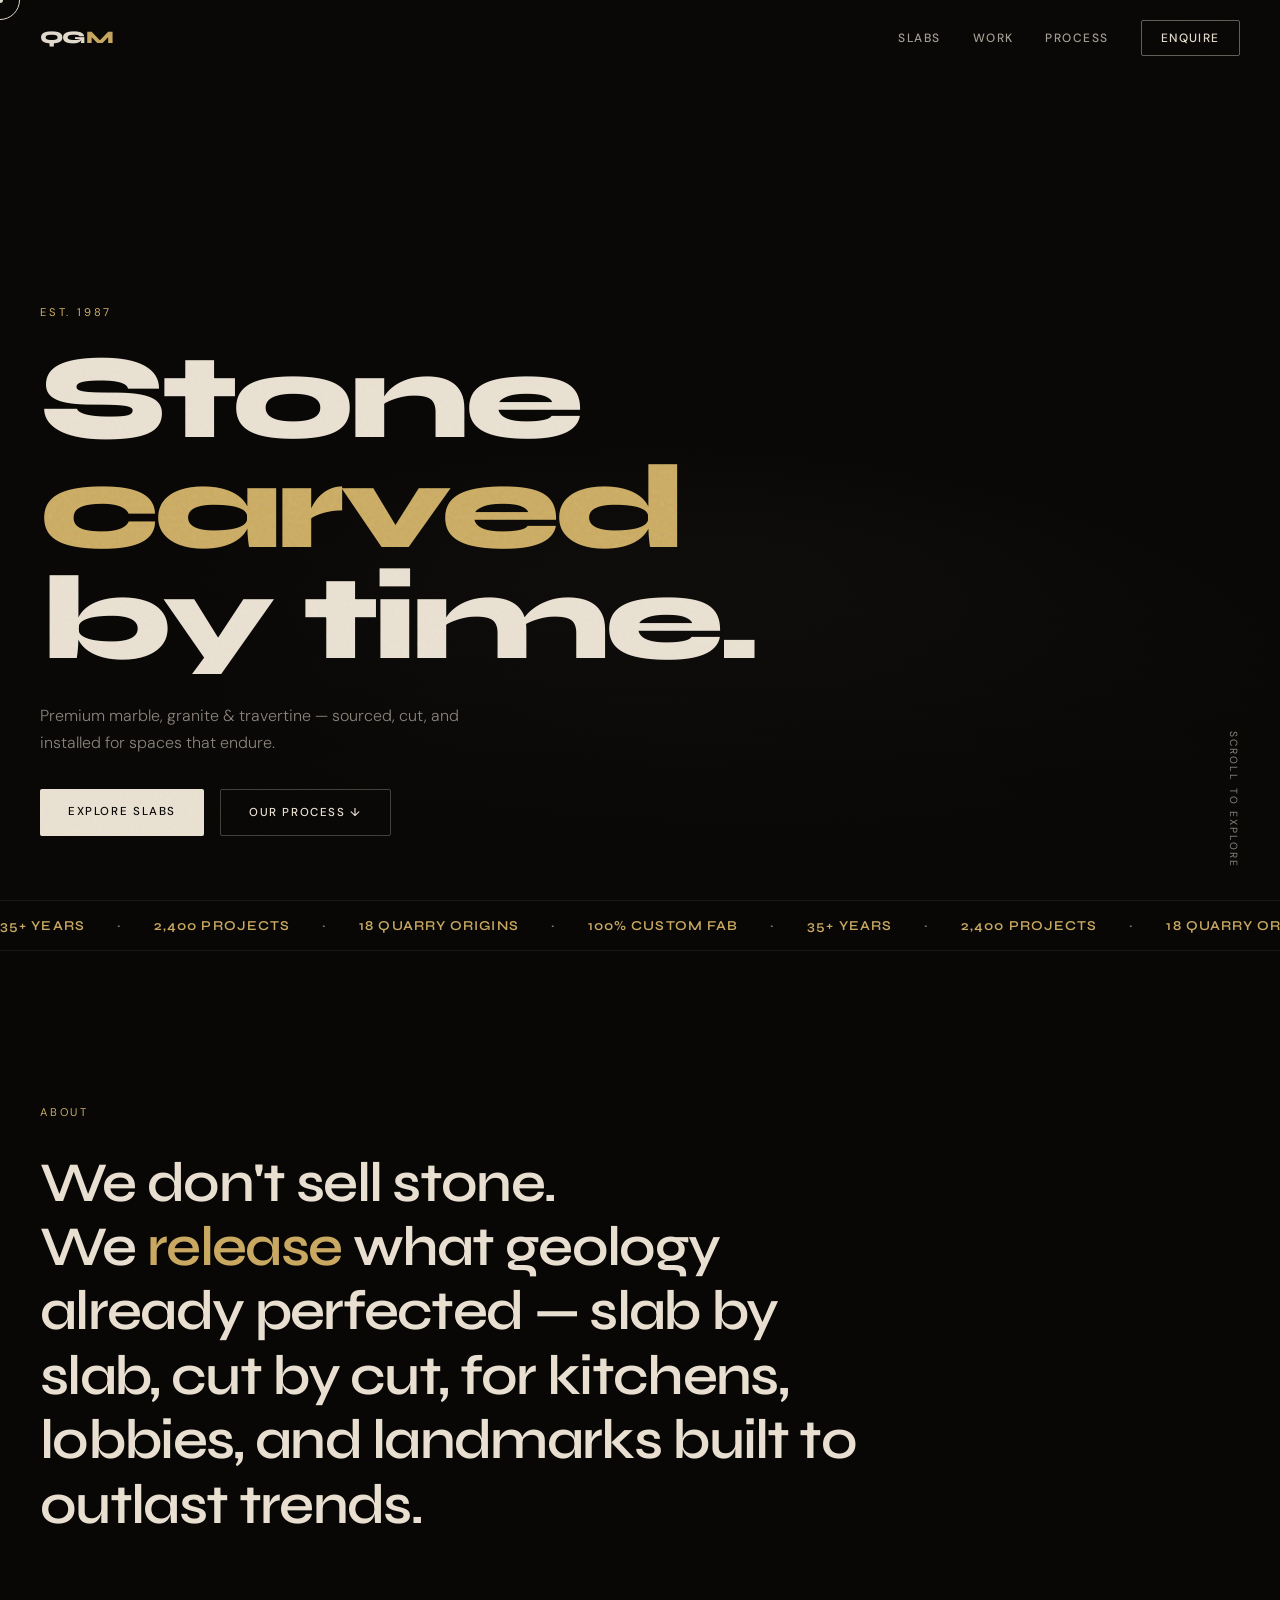
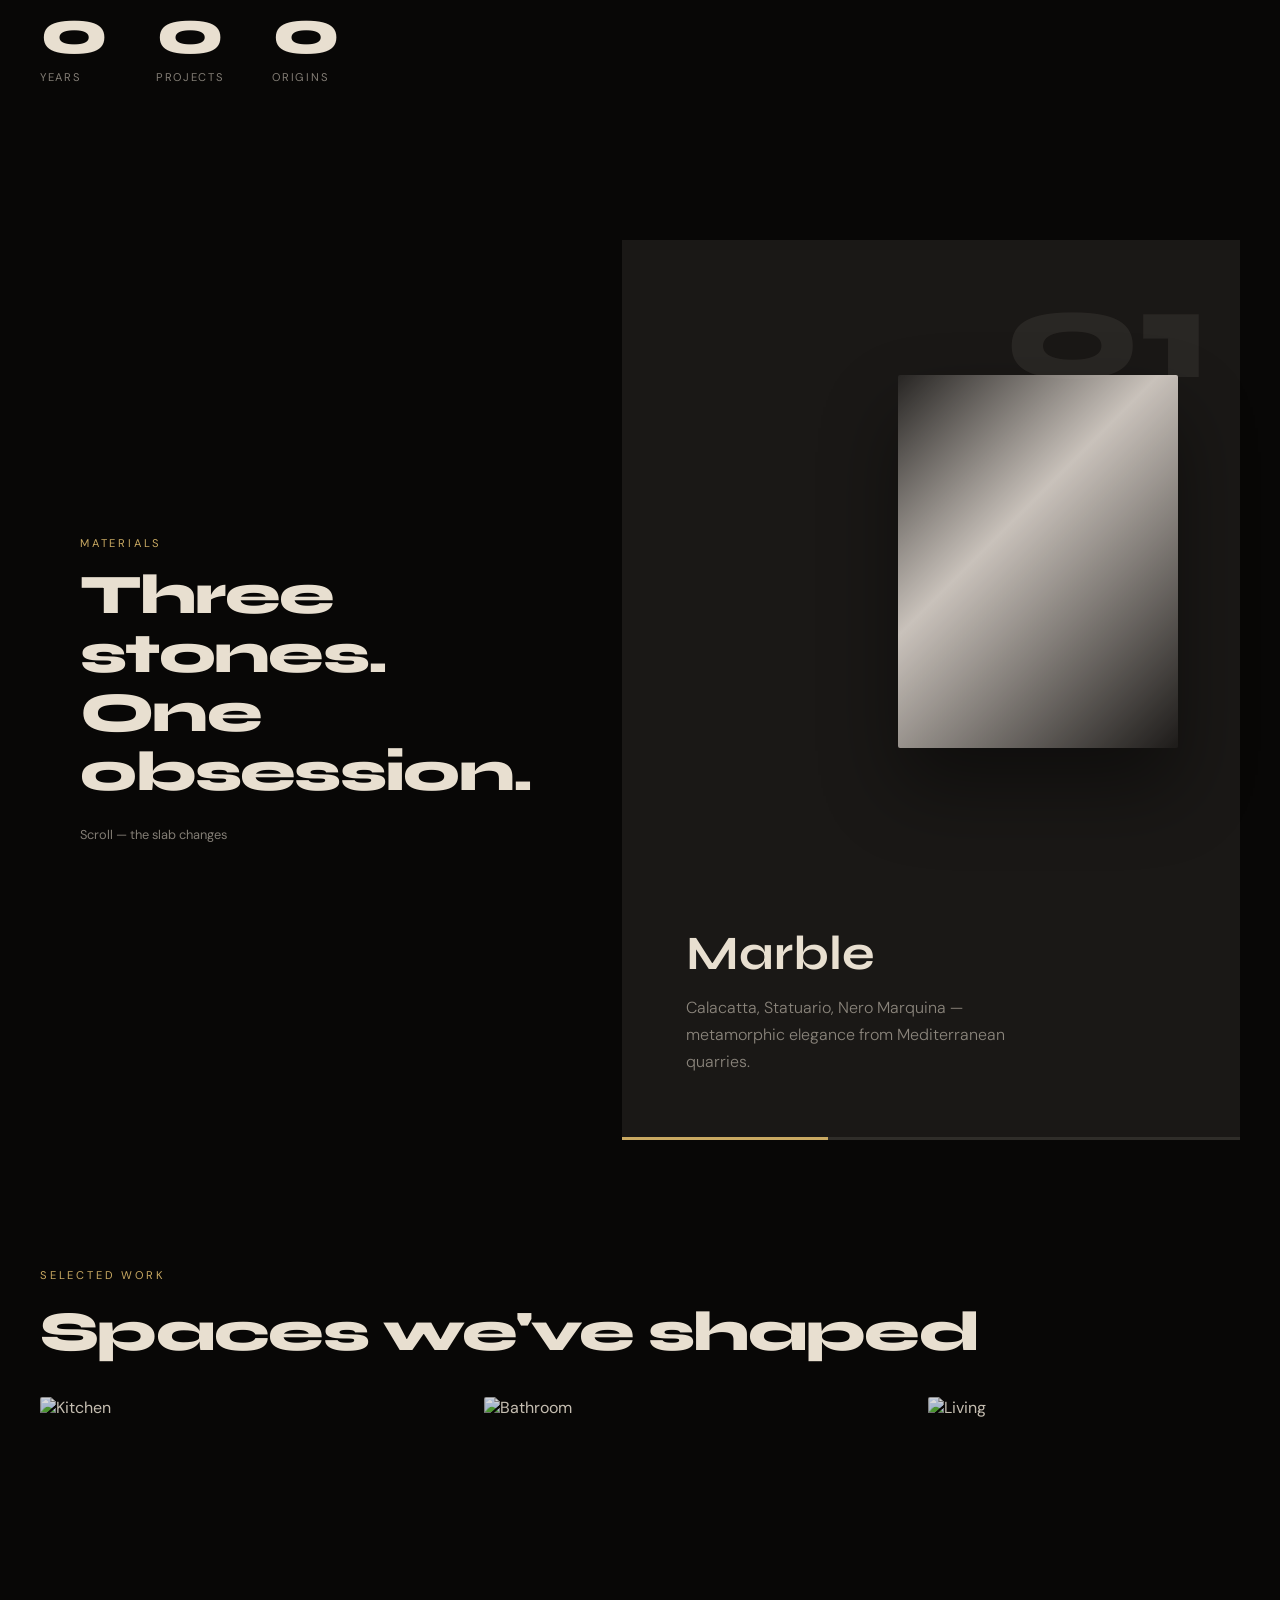
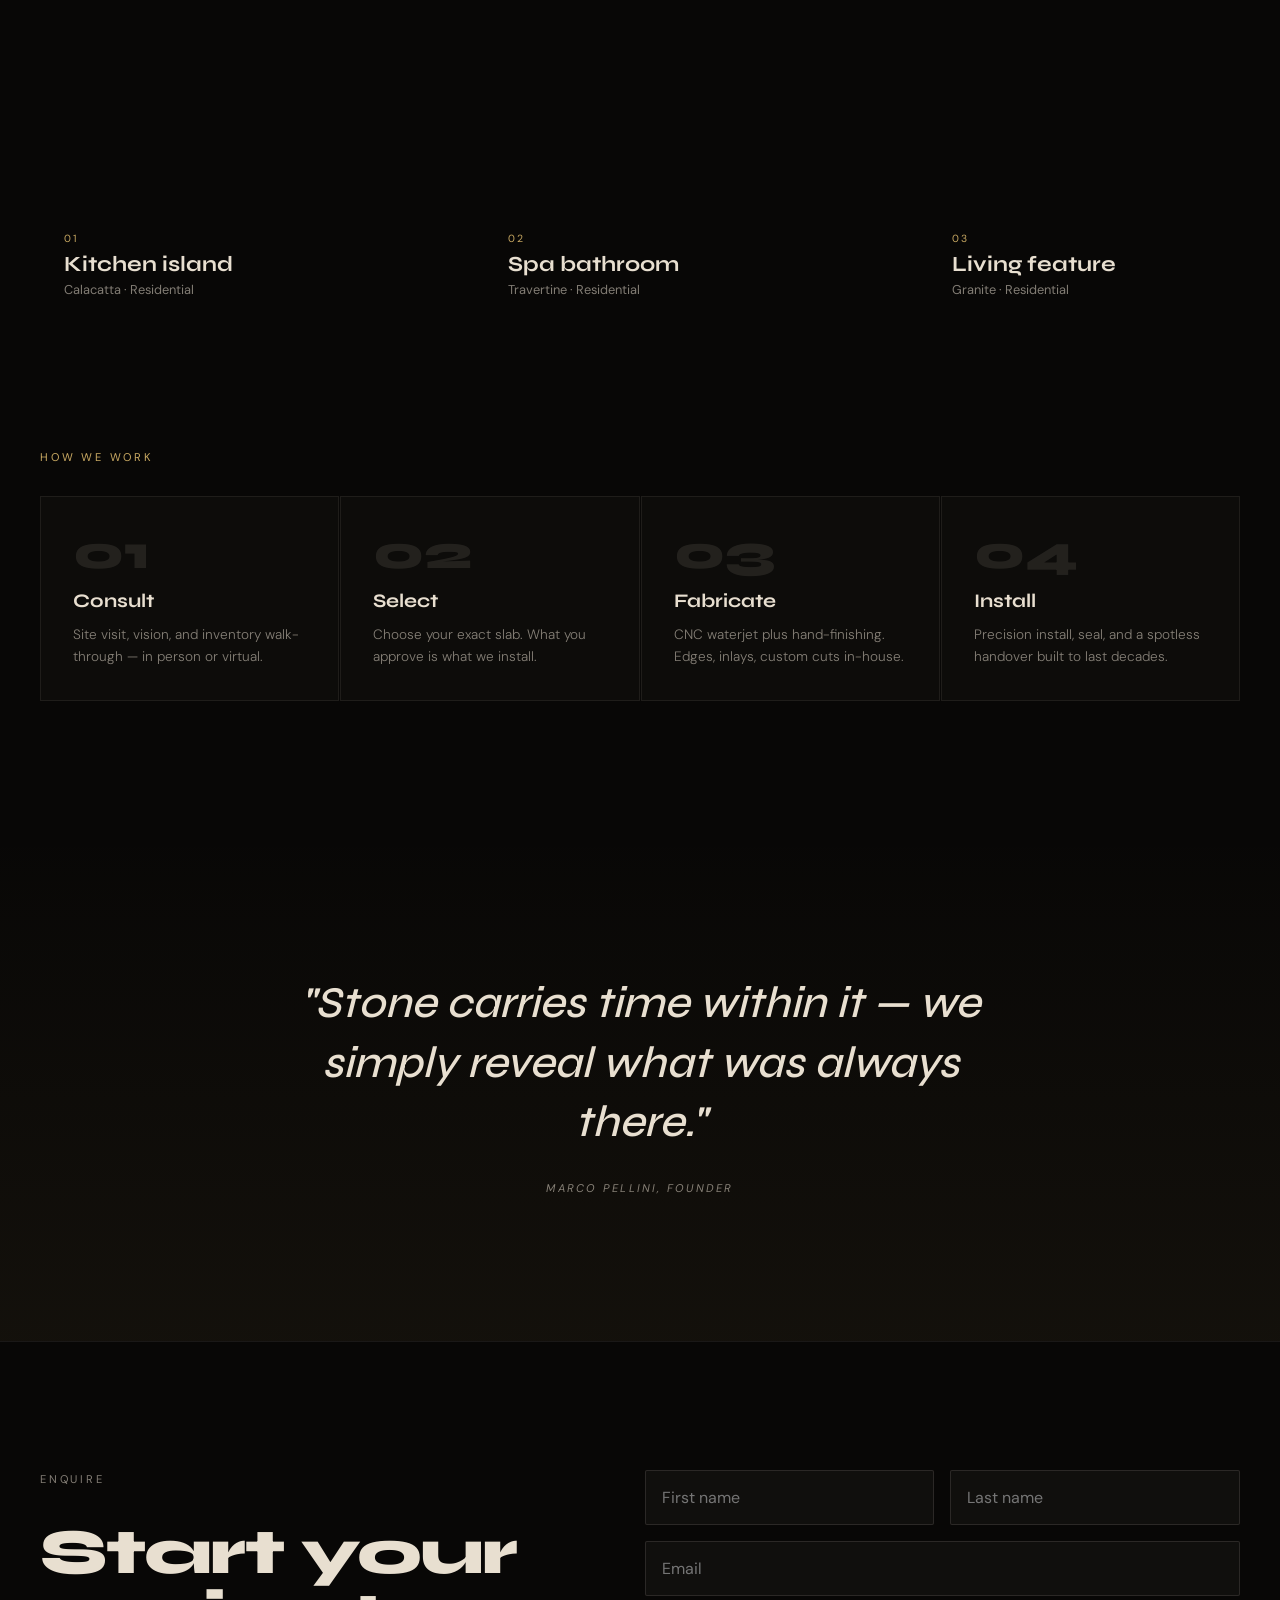
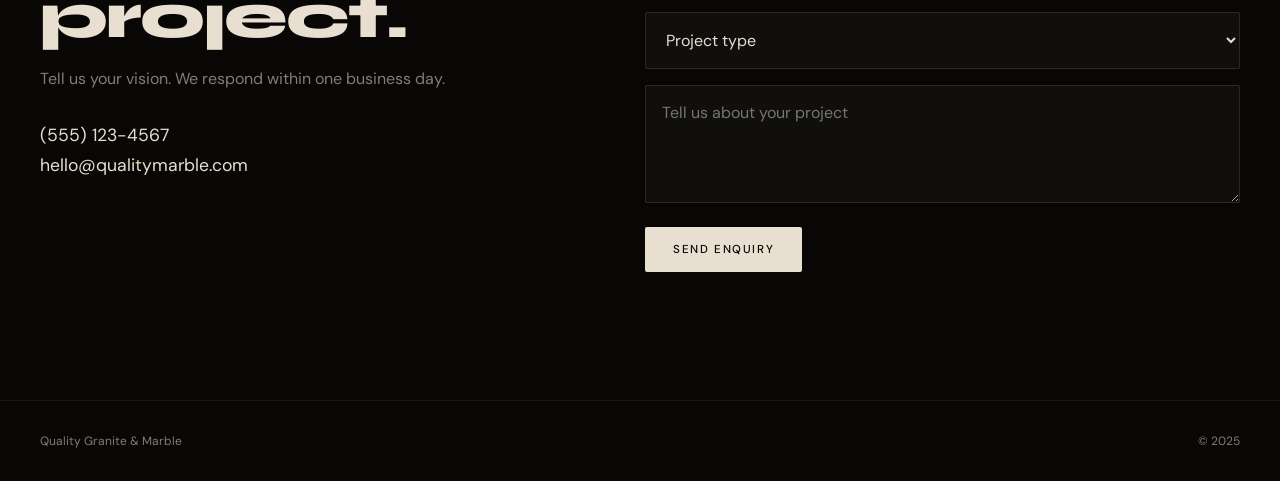
==== commit 7d0de3a1: "A" ====
--- a/index.html
+++ b/index.html
@@ -3,1344 +3,171 @@
   <head>
     <meta charset="UTF-8" />
     <meta name="viewport" content="width=device-width, initial-scale=1.0" />
-    <meta
-      name="description"
-      content="Quality Granite and Marble — custom stone fabrication and installation for kitchens, bathrooms, and commercial spaces since 1987."
-    />
+    <meta name="description" content="Quality Granite and Marble — stone fabrication since 1987." />
     <title>Quality Granite and Marble</title>
     <link rel="preconnect" href="https://fonts.googleapis.com" />
     <link rel="preconnect" href="https://fonts.gstatic.com" crossorigin />
-    <link
-      href="https://fonts.googleapis.com/css2?family=Fraunces:ital,opsz,wght@0,9..144,300;0,9..144,400;0,9..144,500;1,9..144,300;1,9..144,400&family=Outfit:wght@300;400;500;600&display=swap"
-      rel="stylesheet"
-    />
-    <style>
-      *,
-      *::before,
-      *::after {
-        margin: 0;
-        padding: 0;
-        box-sizing: border-box;
-      }
-
-      :root {
-        --bg: #f6f2ec;
-        --surface: #ffffff;
-        --ink: #141210;
-        --muted: #5c5650;
-        --line: rgba(20, 18, 16, 0.1);
-        --accent: #7a5c3a;
-        --accent-light: #c4a574;
-        --sage: #4a5d52;
-        --radius: 4px;
-        --ease: cubic-bezier(0.22, 1, 0.36, 1);
-        --nav-h: 72px;
-      }
-
-      html {
-        scroll-behavior: smooth;
-      }
-
-      body {
-        font-family: "Outfit", system-ui, sans-serif;
-        font-weight: 400;
-        background: var(--bg);
-        color: var(--ink);
-        line-height: 1.6;
-        overflow-x: hidden;
-      }
-
-      img {
-        display: block;
-        max-width: 100%;
-      }
-
-      a {
-        color: inherit;
-      }
-
-      /* ——— NAV ——— */
-      .site-header {
-        position: fixed;
-        top: 0;
-        left: 0;
-        right: 0;
-        z-index: 200;
-        height: var(--nav-h);
-        display: flex;
-        align-items: center;
-        justify-content: space-between;
-        padding: 0 clamp(1.25rem, 4vw, 3rem);
-        transition:
-          background 0.4s var(--ease),
-          box-shadow 0.4s var(--ease);
-      }
-
-      .site-header.scrolled {
-        background: rgba(246, 242, 236, 0.92);
-        backdrop-filter: blur(12px);
-        box-shadow: 0 1px 0 var(--line);
-      }
-
-      .logo {
-        font-family: "Fraunces", Georgia, serif;
-        font-size: 1.05rem;
-        font-weight: 400;
-        letter-spacing: -0.02em;
-        text-decoration: none;
-      }
-
-      .logo strong {
-        font-weight: 500;
-      }
-
-      .nav-desktop {
-        display: none;
-        align-items: center;
-        gap: 2.5rem;
-        list-style: none;
-      }
-
-      .nav-desktop a {
-        font-size: 0.8rem;
-        font-weight: 500;
-        letter-spacing: 0.04em;
-        text-transform: uppercase;
-        text-decoration: none;
-        color: var(--muted);
-        transition: color 0.25s;
-      }
-
-      .nav-desktop a:hover {
-        color: var(--ink);
-      }
-
-      .nav-cta {
-        display: none;
-        font-size: 0.8rem;
-        font-weight: 500;
-        letter-spacing: 0.04em;
-        text-transform: uppercase;
-        text-decoration: none;
-        padding: 0.65rem 1.35rem;
-        background: var(--ink);
-        color: var(--bg);
-        border-radius: var(--radius);
-        transition:
-          background 0.25s,
-          transform 0.25s;
-      }
-
-      .nav-cta:hover {
-        background: var(--accent);
-        transform: translateY(-1px);
-      }
-
-      .menu-toggle {
-        display: flex;
-        flex-direction: column;
-        justify-content: center;
-        gap: 6px;
-        width: 44px;
-        height: 44px;
-        background: none;
-        border: none;
-        cursor: pointer;
-        padding: 10px;
-      }
-
-      .menu-toggle span {
-        display: block;
-        height: 1.5px;
-        background: var(--ink);
-        transition:
-          transform 0.35s var(--ease),
-          opacity 0.25s;
-      }
-
-      .menu-toggle.open span:nth-child(1) {
-        transform: translateY(7.5px) rotate(45deg);
-      }
-      .menu-toggle.open span:nth-child(2) {
-        opacity: 0;
-      }
-      .menu-toggle.open span:nth-child(3) {
-        transform: translateY(-7.5px) rotate(-45deg);
-      }
-
-      .mobile-menu {
-        position: fixed;
-        inset: 0;
-        z-index: 150;
-        background: var(--bg);
-        padding: calc(var(--nav-h) + 2rem) clamp(1.25rem, 4vw, 3rem) 2rem;
-        display: flex;
-        flex-direction: column;
-        gap: 0.5rem;
-        opacity: 0;
-        visibility: hidden;
-        transition:
-          opacity 0.4s var(--ease),
-          visibility 0.4s;
-      }
-
-      .mobile-menu.open {
-        opacity: 1;
-        visibility: visible;
-      }
-
-      .mobile-menu a {
-        font-family: "Fraunces", Georgia, serif;
-        font-size: clamp(2rem, 8vw, 3rem);
-        font-weight: 300;
-        text-decoration: none;
-        padding: 0.35rem 0;
-        border-bottom: 1px solid var(--line);
-        transition: color 0.25s;
-      }
-
-      .mobile-menu a:hover {
-        color: var(--accent);
-      }
-
-      .mobile-menu .nav-cta-mobile {
-        margin-top: 1.5rem;
-        font-family: "Outfit", sans-serif;
-        font-size: 0.85rem;
-        font-weight: 500;
-        letter-spacing: 0.06em;
-        text-transform: uppercase;
-        display: inline-flex;
-        align-self: flex-start;
-        padding: 1rem 1.75rem;
-        background: var(--ink);
-        color: var(--bg);
-        border-radius: var(--radius);
-        border: none;
-      }
-
-      @media (min-width: 900px) {
-        .nav-desktop,
-        .nav-cta {
-          display: flex;
-        }
-        .menu-toggle {
-          display: none;
-        }
-      }
-
-      /* ——— HERO ——— */
-      .hero {
-        min-height: 100svh;
-        padding: calc(var(--nav-h) + 3rem) clamp(1.25rem, 4vw, 3rem) 4rem;
-        display: grid;
-        grid-template-columns: 1fr;
-        gap: 3rem;
-        align-items: end;
-      }
-
-      @media (min-width: 900px) {
-        .hero {
-          grid-template-columns: 1.1fr 0.9fr;
-          gap: 4vw;
-          padding-bottom: 5rem;
-        }
-      }
-
-      .hero-content {
-        max-width: 38rem;
-      }
-
-      .eyebrow {
-        display: inline-flex;
-        align-items: center;
-        gap: 0.75rem;
-        font-size: 0.72rem;
-        font-weight: 500;
-        letter-spacing: 0.14em;
-        text-transform: uppercase;
-        color: var(--accent);
-        margin-bottom: 1.5rem;
-      }
-
-      .eyebrow::before {
-        content: "";
-        width: 2rem;
-        height: 1px;
-        background: var(--accent);
-      }
-
-      .hero h1 {
-        font-family: "Fraunces", Georgia, serif;
-        font-size: clamp(2.75rem, 7vw, 5.25rem);
-        font-weight: 300;
-        line-height: 1.05;
-        letter-spacing: -0.03em;
-        margin-bottom: 1.5rem;
-      }
-
-      .hero h1 em {
-        font-style: italic;
-        color: var(--accent);
-      }
-
-      .hero-lead {
-        font-size: 1.05rem;
-        font-weight: 300;
-        color: var(--muted);
-        max-width: 32rem;
-        margin-bottom: 2.25rem;
-        line-height: 1.75;
-      }
-
-      .hero-actions {
-        display: flex;
-        flex-wrap: wrap;
-        gap: 1rem;
-      }
-
-      .btn {
-        display: inline-flex;
-        align-items: center;
-        gap: 0.5rem;
-        font-size: 0.8rem;
-        font-weight: 500;
-        letter-spacing: 0.06em;
-        text-transform: uppercase;
-        text-decoration: none;
-        padding: 0.95rem 1.75rem;
-        border-radius: var(--radius);
-        transition:
-          background 0.25s,
-          color 0.25s,
-          transform 0.25s;
-      }
-
-      .btn-primary {
-        background: var(--ink);
-        color: var(--bg);
-      }
-
-      .btn-primary:hover {
-        background: var(--accent);
-        transform: translateY(-2px);
-      }
-
-      .btn-outline {
-        border: 1px solid var(--line);
-        color: var(--ink);
-      }
-
-      .btn-outline:hover {
-        border-color: var(--ink);
-        background: var(--surface);
-      }
-
-      .hero-visual {
-        position: relative;
-        border-radius: var(--radius);
-        overflow: hidden;
-        aspect-ratio: 4 / 5;
-        max-height: 70vh;
-      }
-
-      @media (min-width: 900px) {
-        .hero-visual {
-          aspect-ratio: auto;
-          height: min(78vh, 720px);
-          max-height: none;
-        }
-      }
-
-      .hero-visual img {
-        width: 100%;
-        height: 100%;
-        object-fit: cover;
-      }
-
-      .hero-badge {
-        position: absolute;
-        bottom: 1.25rem;
-        left: 1.25rem;
-        right: 1.25rem;
-        background: rgba(255, 255, 255, 0.94);
-        backdrop-filter: blur(8px);
-        padding: 1rem 1.25rem;
-        border-radius: var(--radius);
-        display: flex;
-        justify-content: space-between;
-        align-items: center;
-        gap: 1rem;
-      }
-
-      .hero-badge span {
-        font-size: 0.75rem;
-        font-weight: 500;
-        letter-spacing: 0.06em;
-        text-transform: uppercase;
-        color: var(--muted);
-      }
-
-      .hero-badge strong {
-        font-family: "Fraunces", Georgia, serif;
-        font-size: 1.35rem;
-        font-weight: 400;
-        color: var(--ink);
-      }
-
-      /* ——— MARQUEE STATS ——— */
-      .stats-marquee {
-        border-block: 1px solid var(--line);
-        background: var(--ink);
-        color: var(--bg);
-        overflow: hidden;
-        padding: 1.15rem 0;
-      }
-
-      .stats-track {
-        display: flex;
-        gap: 4rem;
-        width: max-content;
-        animation: marquee 28s linear infinite;
-      }
-
-      .stats-track:hover {
-        animation-play-state: paused;
-      }
-
-      @keyframes marquee {
-        from {
-          transform: translateX(0);
-        }
-        to {
-          transform: translateX(-50%);
-        }
-      }
-
-      .stat-item {
-        display: flex;
-        align-items: baseline;
-        gap: 0.75rem;
-        white-space: nowrap;
-        padding: 0 0.5rem;
-      }
-
-      .stat-item strong {
-        font-family: "Fraunces", Georgia, serif;
-        font-size: 1.5rem;
-        font-weight: 400;
-      }
-
-      .stat-item span {
-        font-size: 0.72rem;
-        font-weight: 500;
-        letter-spacing: 0.1em;
-        text-transform: uppercase;
-        opacity: 0.55;
-      }
-
-      /* ——— SECTIONS ——— */
-      .wrap {
-        padding-inline: clamp(1.25rem, 4vw, 3rem);
-      }
-
-      .section {
-        padding-block: clamp(4rem, 10vw, 8rem);
-      }
-
-      .section-head {
-        margin-bottom: clamp(2.5rem, 5vw, 4rem);
-      }
-
-      .section-head.center {
-        text-align: center;
-        max-width: 40rem;
-        margin-inline: auto;
-      }
-
-      .section-head h2 {
-        font-family: "Fraunces", Georgia, serif;
-        font-size: clamp(2rem, 4.5vw, 3.25rem);
-        font-weight: 300;
-        line-height: 1.1;
-        letter-spacing: -0.02em;
-      }
-
-      .section-head p {
-        margin-top: 1rem;
-        color: var(--muted);
-        font-weight: 300;
-        max-width: 36rem;
-        line-height: 1.75;
-      }
-
-      .section-head.center p {
-        margin-inline: auto;
-      }
-
-      /* ——— ABOUT ——— */
-      .about-grid {
-        display: grid;
-        gap: 3rem;
-        align-items: center;
-      }
-
-      @media (min-width: 768px) {
-        .about-grid {
-          grid-template-columns: 1fr 1fr;
-          gap: 5vw;
-        }
-      }
-
-      .about-image {
-        border-radius: var(--radius);
-        overflow: hidden;
-        aspect-ratio: 5 / 4;
-      }
-
-      .about-image img {
-        width: 100%;
-        height: 100%;
-        object-fit: cover;
-      }
-
-      .about-text p + p {
-        margin-top: 1.25rem;
-        color: var(--muted);
-        font-weight: 300;
-        line-height: 1.8;
-      }
-
-      .pill-list {
-        display: flex;
-        flex-wrap: wrap;
-        gap: 0.5rem;
-        margin-top: 2rem;
-      }
-
-      .pill {
-        font-size: 0.72rem;
-        font-weight: 500;
-        letter-spacing: 0.06em;
-        text-transform: uppercase;
-        padding: 0.45rem 0.9rem;
-        border: 1px solid var(--line);
-        border-radius: 100px;
-        background: var(--surface);
-      }
-
-      /* ——— MATERIALS ——— */
-      .materials {
-        background: var(--ink);
-        color: var(--bg);
-        padding-block: clamp(4rem, 10vw, 8rem);
-      }
-
-      .materials .section-head h2,
-      .materials .eyebrow {
-        color: var(--bg);
-      }
-
-      .materials .eyebrow::before {
-        background: var(--accent-light);
-      }
-
-      .materials .eyebrow {
-        color: var(--accent-light);
-      }
-
-      .materials .section-head p {
-        color: rgba(246, 242, 236, 0.65);
-      }
-
-      .material-cards {
-        display: grid;
-        gap: 1px;
-        background: rgba(255, 255, 255, 0.08);
-      }
-
-      @media (min-width: 768px) {
-        .material-cards {
-          grid-template-columns: repeat(3, 1fr);
-        }
-      }
-
-      .material-card {
-        position: relative;
-        background: var(--ink);
-        overflow: hidden;
-        min-height: 420px;
-        display: flex;
-        flex-direction: column;
-        justify-content: flex-end;
-        text-decoration: none;
-        color: inherit;
-      }
-
-      .material-card img {
-        position: absolute;
-        inset: 0;
-        width: 100%;
-        height: 100%;
-        object-fit: cover;
-        opacity: 0.45;
-        transition:
-          opacity 0.5s var(--ease),
-          transform 0.7s var(--ease);
-      }
-
-      .material-card:hover img {
-        opacity: 0.6;
-        transform: scale(1.04);
-      }
-
-      .material-card-body {
-        position: relative;
-        z-index: 1;
-        padding: 2rem;
-        background: linear-gradient(
-          to top,
-          rgba(20, 18, 16, 0.95) 0%,
-          transparent 100%
-        );
-      }
-
-      .material-card .num {
-        font-size: 0.7rem;
-        font-weight: 500;
-        letter-spacing: 0.12em;
-        color: var(--accent-light);
-        margin-bottom: 0.5rem;
-      }
-
-      .material-card h3 {
-        font-family: "Fraunces", Georgia, serif;
-        font-size: 1.75rem;
-        font-weight: 400;
-        margin-bottom: 0.5rem;
-      }
-
-      .material-card p {
-        font-size: 0.85rem;
-        font-weight: 300;
-        color: rgba(246, 242, 236, 0.7);
-        line-height: 1.65;
-      }
-
-      /* ——— APPLICATIONS ——— */
-      .apps-grid {
-        display: grid;
-        gap: 1rem;
-      }
-
-      @media (min-width: 600px) {
-        .apps-grid {
-          grid-template-columns: repeat(2, 1fr);
-        }
-      }
-
-      @media (min-width: 1024px) {
-        .apps-grid {
-          grid-template-columns: repeat(4, 1fr);
-        }
-      }
-
-      .app-card {
-        background: var(--surface);
-        border: 1px solid var(--line);
-        border-radius: var(--radius);
-        padding: 1.75rem;
-        transition:
-          border-color 0.3s,
-          transform 0.3s var(--ease);
-      }
-
-      .app-card:hover {
-        border-color: var(--accent-light);
-        transform: translateY(-4px);
-      }
-
-      .app-icon {
-        width: 2.5rem;
-        height: 2.5rem;
-        margin-bottom: 1.25rem;
-        color: var(--accent);
-      }
-
-      .app-card h3 {
-        font-family: "Fraunces", Georgia, serif;
-        font-size: 1.2rem;
-        font-weight: 400;
-        margin-bottom: 0.5rem;
-      }
-
-      .app-card p {
-        font-size: 0.85rem;
-        color: var(--muted);
-        font-weight: 300;
-        line-height: 1.65;
-      }
-
-      /* ——— PROCESS ——— */
-      .process-list {
-        display: grid;
-        gap: 0;
-        border-top: 1px solid var(--line);
-      }
-
-      .process-item {
-        display: grid;
-        grid-template-columns: auto 1fr;
-        gap: 1.5rem 2rem;
-        padding: 2.5rem 0;
-        border-bottom: 1px solid var(--line);
-        align-items: start;
-      }
-
-      @media (min-width: 768px) {
-        .process-item {
-          grid-template-columns: 5rem 12rem 1fr;
-          gap: 2rem 3rem;
-        }
-      }
-
-      .process-num {
-        font-family: "Fraunces", Georgia, serif;
-        font-size: 2.5rem;
-        font-weight: 300;
-        color: var(--accent-light);
-        line-height: 1;
-      }
-
-      .process-item h3 {
-        font-family: "Fraunces", Georgia, serif;
-        font-size: 1.35rem;
-        font-weight: 400;
-      }
-
-      .process-item p {
-        grid-column: 2 / -1;
-        color: var(--muted);
-        font-weight: 300;
-        line-height: 1.75;
-      }
-
-      @media (min-width: 768px) {
-        .process-item p {
-          grid-column: 3;
-          grid-row: 1;
-        }
-      }
-
-      /* ——— QUOTE ——— */
-      .quote-block {
-        background: var(--sage);
-        color: var(--bg);
-        padding: clamp(3.5rem, 8vw, 6rem) clamp(1.25rem, 4vw, 3rem);
-        text-align: center;
-      }
-
-      .quote-block blockquote {
-        font-family: "Fraunces", Georgia, serif;
-        font-size: clamp(1.5rem, 3.5vw, 2.5rem);
-        font-weight: 300;
-        font-style: italic;
-        line-height: 1.45;
-        max-width: 52rem;
-        margin: 0 auto 1.5rem;
-      }
-
-      .quote-block cite {
-        font-size: 0.75rem;
-        font-weight: 500;
-        letter-spacing: 0.12em;
-        text-transform: uppercase;
-        font-style: normal;
-        opacity: 0.7;
-      }
-
-      /* ——— CONTACT ——— */
-      .contact-grid {
-        display: grid;
-        gap: 3rem;
-      }
-
-      @media (min-width: 900px) {
-        .contact-grid {
-          grid-template-columns: 1fr 1.1fr;
-          gap: 5vw;
-          align-items: start;
-        }
-      }
-
-      .contact-info {
-        display: flex;
-        flex-direction: column;
-        gap: 1.5rem;
-      }
-
-      .contact-detail {
-        padding-top: 1.25rem;
-        border-top: 1px solid var(--line);
-      }
-
-      .contact-detail dt {
-        font-size: 0.68rem;
-        font-weight: 500;
-        letter-spacing: 0.12em;
-        text-transform: uppercase;
-        color: var(--muted);
-        margin-bottom: 0.35rem;
-      }
-
-      .contact-detail dd {
-        font-size: 1rem;
-        font-weight: 400;
-      }
-
-      .contact-detail a {
-        text-decoration: none;
-        transition: color 0.25s;
-      }
-
-      .contact-detail a:hover {
-        color: var(--accent);
-      }
-
-      .contact-form {
-        background: var(--surface);
-        border: 1px solid var(--line);
-        border-radius: var(--radius);
-        padding: clamp(1.5rem, 3vw, 2.5rem);
-      }
-
-      .form-grid {
-        display: grid;
-        gap: 1.25rem;
-      }
-
-      @media (min-width: 500px) {
-        .form-grid.two {
-          grid-template-columns: 1fr 1fr;
-        }
-      }
-
-      .field label {
-        display: block;
-        font-size: 0.68rem;
-        font-weight: 500;
-        letter-spacing: 0.1em;
-        text-transform: uppercase;
-        color: var(--muted);
-        margin-bottom: 0.4rem;
-      }
-
-      .field input,
-      .field select,
-      .field textarea {
-        width: 100%;
-        font-family: inherit;
-        font-size: 0.95rem;
-        font-weight: 400;
-        color: var(--ink);
-        background: var(--bg);
-        border: 1px solid var(--line);
-        border-radius: var(--radius);
-        padding: 0.85rem 1rem;
-        outline: none;
-        transition: border-color 0.25s;
-      }
-
-      .field input:focus,
-      .field select:focus,
-      .field textarea:focus {
-        border-color: var(--accent);
-      }
-
-      .field textarea {
-        min-height: 120px;
-        resize: vertical;
-      }
-
-      .form-foot {
-        margin-top: 1.5rem;
-        display: flex;
-        flex-wrap: wrap;
-        align-items: center;
-        gap: 1rem 1.5rem;
-      }
-
-      .form-foot p {
-        font-size: 0.75rem;
-        color: var(--muted);
-        max-width: 16rem;
-        line-height: 1.5;
-      }
-
-      /* ——— FOOTER ——— */
-      footer {
-        border-top: 1px solid var(--line);
-        padding: 2.5rem clamp(1.25rem, 4vw, 3rem);
-        display: flex;
-        flex-direction: column;
-        gap: 1.5rem;
-      }
-
-      @media (min-width: 768px) {
-        footer {
-          flex-direction: row;
-          align-items: center;
-          justify-content: space-between;
-        }
-      }
-
-      .footer-brand {
-        font-family: "Fraunces", Georgia, serif;
-        font-size: 1rem;
-      }
-
-      .footer-links {
-        display: flex;
-        flex-wrap: wrap;
-        gap: 1.5rem;
-        list-style: none;
-      }
-
-      .footer-links a {
-        font-size: 0.75rem;
-        font-weight: 500;
-        letter-spacing: 0.06em;
-        text-transform: uppercase;
-        text-decoration: none;
-        color: var(--muted);
-        transition: color 0.25s;
-      }
-
-      .footer-links a:hover {
-        color: var(--ink);
-      }
-
-      .footer-copy {
-        font-size: 0.75rem;
-        color: var(--muted);
-      }
-
-      /* ——— REVEAL ——— */
-      .reveal {
-        opacity: 0;
-        transform: translateY(24px);
-        transition:
-          opacity 0.7s var(--ease),
-          transform 0.7s var(--ease);
-      }
-
-      .reveal.visible {
-        opacity: 1;
-        transform: none;
-      }
-    </style>
+    <link href="https://fonts.googleapis.com/css2?family=Syne:wght@400;500;600;700;800&family=DM+Sans:ital,opsz,wght@0,9..40,300;0,9..40,400;0,9..40,500;1,9..40,300&display=swap" rel="stylesheet" />
+    <link rel="stylesheet" href="css/site.css" />
   </head>
   <body>
-    <header class="site-header" id="header">
-      <a href="#" class="logo">Quality <strong>Granite &amp; Marble</strong></a>
-      <ul class="nav-desktop">
-        <li><a href="#about">About</a></li>
-        <li><a href="#materials">Materials</a></li>
-        <li><a href="#work">Work</a></li>
-        <li><a href="#process">Process</a></li>
-      </ul>
-      <a href="#contact" class="nav-cta">Get a Quote</a>
-      <button
-        class="menu-toggle"
-        id="menuToggle"
-        aria-label="Open menu"
-        aria-expanded="false"
-      >
-        <span></span><span></span><span></span>
-      </button>
+    <div class="grain" aria-hidden="true"></div>
+    <div class="cursor" id="cursor" aria-hidden="true"><span class="cursor-dot"></span><span class="cursor-ring"></span></div>
+
+    <div class="loader" id="loader">
+      <div class="loader-inner">
+        <span class="loader-brand">Quality</span>
+        <div class="loader-bar"><div class="loader-fill" id="loaderFill"></div></div>
+        <span class="loader-pct" id="loaderPct">0</span>
+      </div>
+    </div>
+
+    <header class="nav" id="nav">
+      <a href="#" class="nav-logo" data-magnetic>QG<span>M</span></a>
+      <nav class="nav-links">
+        <a href="#slabs" data-magnetic>Slabs</a>
+        <a href="#work" data-magnetic>Work</a>
+        <a href="#process" data-magnetic>Process</a>
+        <a href="#contact" class="nav-cta" data-magnetic>Enquire</a>
+      </nav>
+      <button class="nav-burger" id="burger" aria-label="Menu"><span></span><span></span></button>
     </header>
 
-    <nav class="mobile-menu" id="mobileMenu" aria-hidden="true">
-      <a href="#about">About</a>
-      <a href="#materials">Materials</a>
+    <div class="drawer" id="drawer">
+      <a href="#slabs">Slabs</a>
       <a href="#work">Work</a>
       <a href="#process">Process</a>
-      <a href="#contact">Contact</a>
-      <a href="#contact" class="nav-cta-mobile">Get a Quote</a>
-    </nav>
+      <a href="#contact">Enquire</a>
+    </div>
 
     <main>
-      <section class="hero">
-        <div class="hero-content reveal">
-          <p class="eyebrow">Est. 1987 · Natural Stone Specialists</p>
-          <h1>Surfaces built to <em>last generations.</em></h1>
-          <p class="hero-lead">
-            We source, fabricate, and install premium marble, granite, and
-            travertine for homes and commercial spaces — with the care only
-            decades of craft can deliver.
-          </p>
-          <div class="hero-actions">
-            <a href="#materials" class="btn btn-primary">View Materials</a>
-            <a href="#process" class="btn btn-outline">How We Work</a>
+      <section class="hero" id="hero">
+        <canvas id="marbleCanvas" class="hero-canvas"></canvas>
+        <div class="hero-vignette"></div>
+        <div class="hero-ui">
+          <p class="hero-tag"><span class="line-draw">Est. 1987</span></p>
+          <h1 class="hero-title">
+            <span class="hero-line"><span class="char-wrap">Stone</span></span>
+            <span class="hero-line hero-line--accent"><span class="char-wrap" id="heroWord">carved</span></span>
+            <span class="hero-line"><span class="char-wrap">by time.</span></span>
+          </h1>
+          <p class="hero-sub">Premium marble, granite &amp; travertine — sourced, cut, and installed for spaces that endure.</p>
+          <div class="hero-cta">
+            <a href="#slabs" class="btn btn--light" data-magnetic>Explore slabs</a>
+            <a href="#process" class="btn btn--ghost" data-magnetic>Our process ↓</a>
           </div>
         </div>
-        <div class="hero-visual reveal">
-          <img
-            src="https://images.unsplash.com/photo-1615873964967-57fea266e101?w=900&q=80"
-            alt="Polished white marble surface with natural veining"
-            width="900"
-            height="1125"
-            loading="eager"
-          />
-          <div class="hero-badge">
-            <span>Projects completed</span>
-            <strong>2,400+</strong>
+        <div class="hero-scroll">Scroll to explore</div>
+      </section>
+
+      <div class="ticker">
+        <div class="ticker-track" id="ticker">
+          <span>35+ years</span><span>·</span><span>2,400 projects</span><span>·</span><span>18 quarry origins</span><span>·</span><span>100% custom fab</span><span>·</span>
+          <span>35+ years</span><span>·</span><span>2,400 projects</span><span>·</span><span>18 quarry origins</span><span>·</span><span>100% custom fab</span><span>·</span>
+        </div>
+      </div>
+
+      <section class="manifesto" id="about">
+        <p class="manifesto-label">About</p>
+        <h2 class="manifesto-text split-target">
+          We don't sell stone.<br />We <em>release</em> what geology already perfected — slab by slab, cut by cut, for kitchens, lobbies, and landmarks built to outlast trends.
+        </h2>
+        <div class="manifesto-meta">
+          <div class="meta-block"><strong data-count="35">0</strong><span>Years</span></div>
+          <div class="meta-block"><strong data-count="2400">0</strong><span>Projects</span></div>
+          <div class="meta-block"><strong data-count="18">0</strong><span>Origins</span></div>
+        </div>
+      </section>
+
+      <section class="slabs" id="slabs">
+        <div class="slabs-pin">
+          <div class="slabs-intro">
+            <p class="label">Materials</p>
+            <h2>Three stones.<br />One obsession.</h2>
+            <p class="slabs-hint">Scroll — the slab changes</p>
+          </div>
+          <div class="slabs-stage">
+            <div class="slab-panel is-active" data-slab="0" style="--slab-bg:#1a1816;--slab-accent:#e8dfd0">
+              <div class="slab-num">01</div>
+              <h3>Marble</h3>
+              <p>Calacatta, Statuario, Nero Marquina — metamorphic elegance from Mediterranean quarries.</p>
+              <div class="slab-swatch" style="background:linear-gradient(135deg,#2a2826,#e8e0d8 40%,#1e1c1a)"></div>
+            </div>
+            <div class="slab-panel" data-slab="1" style="--slab-bg:#141210;--slab-accent:#c4a574">
+              <div class="slab-num">02</div>
+              <h3>Granite</h3>
+              <p>Igneous durability — Brazilian Blue to Kashmir White, over 40 origins in stock.</p>
+              <div class="slab-swatch" style="background:linear-gradient(135deg,#1a1614,#6b5a4a 35%,#2a2420)"></div>
+            </div>
+            <div class="slab-panel" data-slab="2" style="--slab-bg:#1c1916;--slab-accent:#d4c4a8">
+              <div class="slab-num">03</div>
+              <h3>Travertine</h3>
+              <p>Warm limestone — floors, facades, and outdoor spaces with ancient Mediterranean character.</p>
+              <div class="slab-swatch" style="background:linear-gradient(135deg,#2a241e,#c9b89a 45%,#1e1a16)"></div>
+            </div>
+            <div class="slabs-progress"><div class="slabs-progress-fill" id="slabProgress"></div></div>
           </div>
         </div>
       </section>
 
-      <div class="stats-marquee" aria-hidden="true">
-        <div class="stats-track">
-          <div class="stat-item"><strong>35+</strong><span>Years of craft</span></div>
-          <div class="stat-item"><strong>2,400</strong><span>Projects delivered</span></div>
-          <div class="stat-item"><strong>18</strong><span>Quarry origins</span></div>
-          <div class="stat-item"><strong>100%</strong><span>Custom fabrication</span></div>
-          <div class="stat-item"><strong>35+</strong><span>Years of craft</span></div>
-          <div class="stat-item"><strong>2,400</strong><span>Projects delivered</span></div>
-          <div class="stat-item"><strong>18</strong><span>Quarry origins</span></div>
-          <div class="stat-item"><strong>100%</strong><span>Custom fabrication</span></div>
+      <section class="gallery-wrap" id="work">
+        <div class="gallery-head">
+          <p class="label">Selected work</p>
+          <h2>Spaces we've shaped</h2>
         </div>
-      </div>
-
-      <section class="section wrap" id="about">
-        <div class="about-grid">
-          <div class="about-image reveal">
-            <img
-              src="https://images.unsplash.com/photo-1600607687644-c7171b4243f5?w=800&q=80"
-              alt="Modern kitchen with stone countertops"
-              width="800"
-              height="640"
-              loading="lazy"
-            />
-          </div>
-          <div class="about-text">
-            <div class="section-head reveal">
-              <p class="eyebrow">About us</p>
-              <h2>Where geology meets thoughtful design.</h2>
-            </div>
-            <div class="reveal">
-              <p>
-                Quality Granite and Marble was founded on a simple belief: the
-                world's finest natural stone deserves craftspeople who know it
-                inside out. Every slab in our yard is hand-selected from
-                quarries across Italy, Brazil, Turkey, and India.
-              </p>
-              <p>
-                From kitchen islands to hotel lobbies, we bring geological
-                beauty into the places where life happens — with precision
-                cutting, meticulous finishing, and installation built to endure.
-              </p>
-              <div class="pill-list">
-                <span class="pill">Countertops</span>
-                <span class="pill">Flooring</span>
-                <span class="pill">Cladding</span>
-                <span class="pill">Commercial</span>
-              </div>
-            </div>
+        <div class="gallery-pin">
+          <div class="gallery-track" id="galleryTrack">
+            <article class="gallery-card"><img src="https://images.unsplash.com/photo-1600607687644-c7171b4243f5?w=700&q=80" alt="Kitchen" loading="lazy" /><div class="gallery-cap"><span>01</span><h3>Kitchen island</h3><p>Calacatta · Residential</p></div></article>
+            <article class="gallery-card"><img src="https://images.unsplash.com/photo-1600566753190-17f0baa422a6?w=700&q=80" alt="Bathroom" loading="lazy" /><div class="gallery-cap"><span>02</span><h3>Spa bathroom</h3><p>Travertine · Residential</p></div></article>
+            <article class="gallery-card"><img src="https://images.unsplash.com/photo-1600585154340-be6161a56a0c?w=700&q=80" alt="Living" loading="lazy" /><div class="gallery-cap"><span>03</span><h3>Living feature</h3><p>Granite · Residential</p></div></article>
+            <article class="gallery-card"><img src="https://images.unsplash.com/photo-1497366216548-37526070297c?w=700&q=80" alt="Lobby" loading="lazy" /><div class="gallery-cap"><span>04</span><h3>Hotel lobby</h3><p>Marble · Commercial</p></div></article>
+            <article class="gallery-card"><img src="https://images.unsplash.com/photo-1615873964967-57fea266e101?w=700&q=80" alt="Marble" loading="lazy" /><div class="gallery-cap"><span>05</span><h3>Reception desk</h3><p>Nero Marquina · Commercial</p></div></article>
           </div>
         </div>
       </section>
 
-      <section class="materials" id="materials">
-        <div class="wrap">
-          <div class="section-head reveal">
-            <p class="eyebrow">Our materials</p>
-            <h2>Three stones. Infinite possibilities.</h2>
-            <p>
-              Each material carries its own character. We help you choose the
-              right one for how you live and how the space performs.
-            </p>
-          </div>
-        </div>
-        <div class="material-cards">
-          <a href="#contact" class="material-card reveal">
-            <img
-              src="https://images.unsplash.com/photo-1615873964967-57fea266e101?w=600&q=80"
-              alt="Marble texture"
-              loading="lazy"
-            />
-            <div class="material-card-body">
-              <p class="num">01</p>
-              <h3>Marble</h3>
-              <p>
-                Calacatta, Statuario, Nero Marquina — metamorphic elegance from
-                Mediterranean quarries. Timeless in any application.
-              </p>
-            </div>
-          </a>
-          <a href="#contact" class="material-card reveal">
-            <img
-              src="https://images.unsplash.com/photo-1600585154340-be6161a56a0c?w=600&q=80"
-              alt="Granite kitchen surface"
-              loading="lazy"
-            />
-            <div class="material-card-body">
-              <p class="num">02</p>
-              <h3>Granite</h3>
-              <p>
-                Igneous durability with crystalline depth. Ideal for
-                high-traffic surfaces — over 40 origins in stock.
-              </p>
-            </div>
-          </a>
-          <a href="#contact" class="material-card reveal">
-            <img
-              src="https://images.unsplash.com/photo-1600566753190-17f0baa422a6?w=600&q=80"
-              alt="Travertine stone flooring"
-              loading="lazy"
-            />
-            <div class="material-card-body">
-              <p class="num">03</p>
-              <h3>Travertine</h3>
-              <p>
-                Warm limestone formed over millennia. Perfect for floors,
-                facades, and outdoor spaces with Mediterranean character.
-              </p>
-            </div>
-          </a>
+      <section class="process" id="process">
+        <p class="label">How we work</p>
+        <div class="process-track" id="processTrack">
+          <article class="process-card"><span>01</span><h3>Consult</h3><p>Site visit, vision, and inventory walk-through — in person or virtual.</p></article>
+          <article class="process-card"><span>02</span><h3>Select</h3><p>Choose your exact slab. What you approve is what we install.</p></article>
+          <article class="process-card"><span>03</span><h3>Fabricate</h3><p>CNC waterjet plus hand-finishing. Edges, inlays, custom cuts in-house.</p></article>
+          <article class="process-card"><span>04</span><h3>Install</h3><p>Precision install, seal, and a spotless handover built to last decades.</p></article>
         </div>
       </section>
 
-      <section class="section wrap" id="work">
-        <div class="section-head center reveal">
-          <p class="eyebrow">Applications</p>
-          <h2>Stone for every room and scale.</h2>
-          <p>
-            Residential or commercial, intimate or grand — we tailor fabrication
-            and installation to your project.
-          </p>
-        </div>
-        <div class="apps-grid">
-          <article class="app-card reveal">
-            <svg class="app-icon" viewBox="0 0 24 24" fill="none" stroke="currentColor" stroke-width="1.5" aria-hidden="true">
-              <rect x="3" y="3" width="18" height="18" rx="1"/>
-              <path d="M3 9h18M9 21V9"/>
-            </svg>
-            <h3>Kitchens</h3>
-            <p>Countertops, islands, and backsplashes cut to your exact layout.</p>
-          </article>
-          <article class="app-card reveal">
-            <svg class="app-icon" viewBox="0 0 24 24" fill="none" stroke="currentColor" stroke-width="1.5" aria-hidden="true">
-              <path d="M4 12h16M12 4v16"/>
-              <circle cx="12" cy="12" r="9"/>
-            </svg>
-            <h3>Bathrooms</h3>
-            <p>Vanities, shower surrounds, and wet-area surfaces that resist moisture.</p>
-          </article>
-          <article class="app-card reveal">
-            <svg class="app-icon" viewBox="0 0 24 24" fill="none" stroke="currentColor" stroke-width="1.5" aria-hidden="true">
-              <path d="M3 21h18M5 21V7l7-4 7 4v14"/>
-            </svg>
-            <h3>Commercial</h3>
-            <p>Lobbies, reception desks, and feature walls for lasting first impressions.</p>
-          </article>
-          <article class="app-card reveal">
-            <svg class="app-icon" viewBox="0 0 24 24" fill="none" stroke="currentColor" stroke-width="1.5" aria-hidden="true">
-              <path d="M4 20L12 4l8 16H4z"/>
-            </svg>
-            <h3>Exterior</h3>
-            <p>Cladding, paving, and outdoor living surfaces built for the elements.</p>
-          </article>
-        </div>
+      <section class="quote">
+        <blockquote>"Stone carries time within it — we simply reveal what was always there."</blockquote>
+        <cite>Marco Pellini, Founder</cite>
       </section>
 
-      <section class="section wrap" id="process">
-        <div class="section-head reveal">
-          <p class="eyebrow">How we work</p>
-          <h2>Precision at every stage.</h2>
-          <p>
-            From first visit to final polish, our process is transparent and
-            focused entirely on the result you have in mind.
-          </p>
+      <section class="contact" id="contact">
+        <div class="contact-left">
+          <p class="label">Enquire</p>
+          <h2>Start your<br />project.</h2>
+          <p>Tell us your vision. We respond within one business day.</p>
+          <a href="tel:+15551234567" class="contact-link">(555) 123-4567</a>
+          <a href="mailto:hello@qualitymarble.com" class="contact-link">hello@qualitymarble.com</a>
         </div>
-        <div class="process-list">
-          <article class="process-item reveal">
-            <span class="process-num">01</span>
-            <h3>Consultation</h3>
-            <p>
-              We visit your site, understand your vision, and walk you through
-              our inventory — in person or virtually.
-            </p>
-          </article>
-          <article class="process-item reveal">
-            <span class="process-num">02</span>
-            <h3>Slab selection</h3>
-            <p>
-              You choose your exact slab. No surprises — what you approve is
-              precisely what we install.
-            </p>
-          </article>
-          <article class="process-item reveal">
-            <span class="process-num">03</span>
-            <h3>Fabrication</h3>
-            <p>
-              CNC waterjet cutting paired with hand-finishing. Edge profiles,
-              inlays, and custom cuts — all in-house.
-            </p>
-          </article>
-          <article class="process-item reveal">
-            <span class="process-num">04</span>
-            <h3>Installation</h3>
-            <p>
-              Our teams install with care, seal the stone, and leave your space
-              clean and ready to enjoy for decades.
-            </p>
-          </article>
-        </div>
-      </section>
-
-      <div class="quote-block reveal">
-        <blockquote>
-          "Stone is the one material that carries time within it — we simply
-          reveal what was always there."
-        </blockquote>
-        <cite>— Marco Pellini, Founder</cite>
-      </div>
-
-      <section class="section wrap" id="contact">
-        <div class="contact-grid">
-          <div>
-            <div class="section-head reveal">
-              <p class="eyebrow">Get in touch</p>
-              <h2>Start your project.</h2>
-              <p>
-                Whether it's a single countertop or an entire building, tell us
-                about your vision. We typically respond within one business day.
-              </p>
-            </div>
-            <dl class="contact-info reveal">
-              <div class="contact-detail">
-                <dt>Phone</dt>
-                <dd><a href="tel:+15551234567">(555) 123-4567</a></dd>
-              </div>
-              <div class="contact-detail">
-                <dt>Email</dt>
-                <dd>
-                  <a href="mailto:hello@qualitymarble.com"
-                    >hello@qualitymarble.com</a
-                  >
-                </dd>
-              </div>
-              <div class="contact-detail">
-                <dt>Showroom</dt>
-                <dd>Mon–Fri 8am–5pm · Sat by appointment</dd>
-              </div>
-            </dl>
-          </div>
-          <form class="contact-form reveal" action="#" method="post">
-            <div class="form-grid two">
-              <div class="field">
-                <label for="fname">First name</label>
-                <input type="text" id="fname" name="fname" required />
-              </div>
-              <div class="field">
-                <label for="lname">Last name</label>
-                <input type="text" id="lname" name="lname" required />
-              </div>
-            </div>
-            <div class="form-grid">
-              <div class="field">
-                <label for="email">Email</label>
-                <input type="email" id="email" name="email" required />
-              </div>
-              <div class="field">
-                <label for="ptype">Project type</label>
-                <select id="ptype" name="ptype">
-                  <option value="">Select a category</option>
-                  <option>Residential kitchen</option>
-                  <option>Residential bathroom</option>
-                  <option>Commercial lobby</option>
-                  <option>Flooring</option>
-                  <option>Cladding / facade</option>
-                  <option>Custom / other</option>
-                </select>
-              </div>
-              <div class="field">
-                <label for="message">Tell us about your project</label>
-                <textarea id="message" name="message" rows="4"></textarea>
-              </div>
-            </div>
-            <div class="form-foot">
-              <button type="submit" class="btn btn-primary">
-                Send enquiry
-              </button>
-              <p>
-                Your information stays private and is never shared with third
-                parties.
-              </p>
-            </div>
-          </form>
-        </div>
+        <form class="contact-form" id="contactForm">
+          <div class="form-row"><input type="text" placeholder="First name" required /><input type="text" placeholder="Last name" required /></div>
+          <input type="email" placeholder="Email" required />
+          <select><option value="">Project type</option><option>Kitchen</option><option>Bathroom</option><option>Commercial</option><option>Other</option></select>
+          <textarea placeholder="Tell us about your project" rows="4"></textarea>
+          <button type="submit" class="btn btn--light" data-magnetic>Send enquiry</button>
+        </form>
       </section>
     </main>
 
     <footer>
-      <div class="footer-brand">Quality Granite &amp; Marble</div>
-      <ul class="footer-links">
-        <li><a href="#">Privacy</a></li>
-        <li><a href="#">Instagram</a></li>
-        <li><a href="#">Houzz</a></li>
-        <li><a href="#contact">Contact</a></li>
-      </ul>
-      <p class="footer-copy">© 2025 Quality Granite and Marble. All rights reserved.</p>
+      <span>Quality Granite &amp; Marble</span>
+      <span>© 2025</span>
     </footer>
 
-    <script>
-      const header = document.getElementById("header");
-      const menuToggle = document.getElementById("menuToggle");
-      const mobileMenu = document.getElementById("mobileMenu");
-
-      window.addEventListener(
-        "scroll",
-        () => header.classList.toggle("scrolled", window.scrollY > 40),
-        { passive: true },
-      );
-
-      function closeMenu() {
-        menuToggle.classList.remove("open");
-        menuToggle.setAttribute("aria-expanded", "false");
-        menuToggle.setAttribute("aria-label", "Open menu");
-        mobileMenu.classList.remove("open");
-        mobileMenu.setAttribute("aria-hidden", "true");
-        document.body.style.overflow = "";
-      }
-
-      menuToggle.addEventListener("click", () => {
-        const open = menuToggle.classList.toggle("open");
-        menuToggle.setAttribute("aria-expanded", String(open));
-        menuToggle.setAttribute("aria-label", open ? "Close menu" : "Open menu");
-        mobileMenu.classList.toggle("open", open);
-        mobileMenu.setAttribute("aria-hidden", String(!open));
-        document.body.style.overflow = open ? "hidden" : "";
-      });
-
-      mobileMenu.querySelectorAll("a").forEach((link) => {
-        link.addEventListener("click", closeMenu);
-      });
-
-      const reveals = document.querySelectorAll(".reveal");
-      const observer = new IntersectionObserver(
-        (entries) => {
-          entries.forEach((entry) => {
-            if (entry.isIntersecting) {
-              entry.target.classList.add("visible");
-              observer.unobserve(entry.target);
-            }
-          });
-        },
-        { threshold: 0.12, rootMargin: "0px 0px -40px 0px" },
-      );
-      reveals.forEach((el) => observer.observe(el));
-    </script>
+    <script src="https://cdn.jsdelivr.net/npm/three@0.160.0/build/three.min.js"></script>
+    <script src="https://cdn.jsdelivr.net/npm/gsap@3.12.5/dist/gsap.min.js"></script>
+    <script src="https://cdn.jsdelivr.net/npm/gsap@3.12.5/dist/ScrollTrigger.min.js"></script>
+    <script src="https://cdn.jsdelivr.net/npm/lenis@1.1.13/dist/lenis.min.js"></script>
+    <script src="js/main.js"></script>
   </body>
 </html>
--- a/css/site.css
+++ b/css/site.css
@@ -0,0 +1,141 @@
+*,*::before,*::after{margin:0;padding:0;box-sizing:border-box}
+:root{
+  --void:#080706;--cream:#e8dfd0;--gold:#c9a962;--rust:#8b4a3a;
+  --muted:rgba(232,223,208,.55);--ease:cubic-bezier(.22,1,.36,1);
+  --font-display:"Syne",system-ui,sans-serif;--font-body:"DM Sans",system-ui,sans-serif;
+}
+html.lenis,lenis body{height:auto}
+.lenis.lenis-smooth{scroll-behavior:auto}
+body{font-family:var(--font-body);background:var(--void);color:var(--cream);overflow-x:hidden;cursor:none}
+a{color:inherit;text-decoration:none}
+img{display:block;max-width:100%}
+button,input,select,textarea{font:inherit;color:inherit}
+
+.grain{position:fixed;inset:0;z-index:9998;pointer-events:none;opacity:.35;mix-blend-mode:overlay;
+  background-image:url("data:image/svg+xml,%3Csvg viewBox='0 0 256 256' xmlns='http://www.w3.org/2000/svg'%3E%3Cfilter id='n'%3E%3CfeTurbulence type='fractalNoise' baseFrequency='.85' numOctaves='4' stitchTiles='stitch'/%3E%3C/filter%3E%3Crect width='100%25' height='100%25' filter='url(%23n)' opacity='.5'/%3E%3C/svg%3E")}
+.cursor{position:fixed;z-index:9999;pointer-events:none;mix-blend-mode:difference}
+.cursor-dot,.cursor-ring{position:absolute;border-radius:50%;transform:translate(-50%,-50%)}
+.cursor-dot{width:6px;height:6px;background:var(--cream)}
+.cursor-ring{width:40px;height:40px;border:1px solid var(--cream);transition:width .3s var(--ease),height .3s var(--ease),opacity .3s}
+.cursor.hover .cursor-ring{width:64px;height:64px;opacity:.5}
+@media(max-width:900px){.cursor{display:none}body{cursor:auto}}
+
+.loader{position:fixed;inset:0;z-index:10000;background:var(--void);display:flex;align-items:center;justify-content:center;transition:opacity .6s var(--ease),visibility .6s}
+.loader.done{opacity:0;visibility:hidden;pointer-events:none}
+.loader-inner{text-align:center;width:min(280px,70vw)}
+.loader-brand{font-family:var(--font-display);font-size:2rem;font-weight:800;letter-spacing:-.04em;display:block;margin-bottom:2rem}
+.loader-bar{height:1px;background:rgba(232,223,208,.15);margin-bottom:.75rem}
+.loader-fill{height:100%;width:0;background:var(--gold);transition:width .1s linear}
+.loader-pct{font-size:.7rem;letter-spacing:.2em;color:var(--muted)}
+
+.nav{position:fixed;top:0;left:0;right:0;z-index:500;display:flex;align-items:center;justify-content:space-between;padding:1.25rem clamp(1rem,4vw,2.5rem);mix-blend-mode:difference}
+.nav-logo{font-family:var(--font-display);font-weight:800;font-size:1.1rem;letter-spacing:-.03em}
+.nav-logo span{color:var(--gold)}
+.nav-links{display:none;gap:2rem;align-items:center}
+.nav-links a{font-size:.75rem;font-weight:500;letter-spacing:.12em;text-transform:uppercase;opacity:.7;transition:opacity .25s}
+.nav-links a:hover,.nav-links .nav-cta{opacity:1}
+.nav-cta{padding:.55rem 1.2rem;border:1px solid rgba(232,223,208,.4);border-radius:2px}
+.nav-burger{display:flex;flex-direction:column;gap:6px;background:none;border:none;padding:8px;cursor:pointer}
+.nav-burger span{display:block;width:24px;height:1.5px;background:var(--cream);transition:transform .35s var(--ease),opacity .25s}
+.nav-burger.open span:first-child{transform:translateY(7.5px) rotate(45deg)}
+.nav-burger.open span:last-child{transform:translateY(-7.5px) rotate(-45deg)}
+@media(min-width:900px){.nav-links{display:flex}.nav-burger{display:none}}
+
+.drawer{position:fixed;inset:0;z-index:400;background:var(--void);display:flex;flex-direction:column;justify-content:center;padding:2rem;gap:.5rem;
+  opacity:0;visibility:hidden;transition:opacity .4s,visibility .4s}
+.drawer.open{opacity:1;visibility:visible}
+.drawer a{font-family:var(--font-display);font-size:clamp(2.5rem,10vw,4rem);font-weight:700;padding:.25rem 0;border-bottom:1px solid rgba(232,223,208,.08)}
+
+.hero{position:relative;min-height:100svh;display:flex;align-items:flex-end;overflow:hidden}
+.hero-canvas{position:absolute;inset:0;width:100%;height:100%;z-index:0;background:radial-gradient(ellipse 120% 80% at 60% 40%,#2a2620 0%,var(--void) 70%)}
+.hero-vignette{position:absolute;inset:0;z-index:1;background:radial-gradient(ellipse 80% 60% at 50% 100%,transparent 0%,var(--void) 85%),
+  linear-gradient(to top,var(--void) 0%,transparent 40%),linear-gradient(to right,var(--void) 0%,transparent 35%)}
+.hero-ui{position:relative;z-index:2;padding:clamp(6rem,15vh,10rem) clamp(1rem,4vw,2.5rem) 4rem;max-width:52rem}
+.hero-tag{font-size:.7rem;letter-spacing:.25em;text-transform:uppercase;color:var(--gold);margin-bottom:1.5rem}
+.hero-title{font-family:var(--font-display);font-weight:800;line-height:.92;letter-spacing:-.04em;font-size:clamp(3rem,11vw,7.5rem)}
+.hero-line{display:block;overflow:hidden}
+.hero-line--accent{color:var(--gold)}
+.hero-sub{margin-top:1.75rem;font-size:1rem;font-weight:300;color:var(--muted);max-width:28rem;line-height:1.7}
+.hero-cta{display:flex;flex-wrap:wrap;gap:1rem;margin-top:2rem}
+.hero-scroll{position:absolute;bottom:2rem;right:clamp(1rem,4vw,2.5rem);z-index:2;font-size:.65rem;letter-spacing:.2em;text-transform:uppercase;color:var(--muted);writing-mode:vertical-rl}
+
+.btn{display:inline-block;font-size:.72rem;font-weight:500;letter-spacing:.14em;text-transform:uppercase;padding:.95rem 1.75rem;border-radius:2px;transition:transform .3s var(--ease),background .3s,border-color .3s}
+.btn--light{background:var(--cream);color:var(--void)}
+.btn--light:hover{background:var(--gold)}
+.btn--ghost{border:1px solid rgba(232,223,208,.25);color:var(--cream)}
+.btn--ghost:hover{border-color:var(--cream)}
+
+.ticker{border-block:1px solid rgba(232,223,208,.08);padding:1rem 0;overflow:hidden}
+.ticker-track{display:flex;gap:2rem;width:max-content;animation:ticker 22s linear infinite}
+.ticker-track span{font-family:var(--font-display);font-size:.85rem;font-weight:600;letter-spacing:.08em;text-transform:uppercase;white-space:nowrap;color:var(--muted)}
+.ticker-track span:nth-child(odd){color:var(--gold)}
+@keyframes ticker{to{transform:translateX(-50%)}}
+
+.manifesto{padding:clamp(5rem,12vw,10rem) clamp(1rem,4vw,2.5rem)}
+.manifesto-label{font-size:.7rem;letter-spacing:.25em;text-transform:uppercase;color:var(--gold);margin-bottom:2rem}
+.manifesto-text{font-family:var(--font-display);font-size:clamp(1.75rem,4.5vw,3.5rem);font-weight:600;line-height:1.15;letter-spacing:-.03em;max-width:54rem}
+.manifesto-text em{font-style:normal;color:var(--gold)}
+.manifesto-meta{display:flex;gap:3rem;margin-top:4rem;flex-wrap:wrap}
+.meta-block strong{display:block;font-family:var(--font-display);font-size:clamp(2.5rem,6vw,4rem);font-weight:800;line-height:1;color:var(--cream)}
+.meta-block span{font-size:.7rem;letter-spacing:.15em;text-transform:uppercase;color:var(--muted)}
+
+.slabs{position:relative}
+.slabs-pin{min-height:100vh;display:grid;grid-template-columns:1fr}
+@media(min-width:900px){.slabs-pin{grid-template-columns:1fr 1.2fr;gap:4vw;padding:0 clamp(1rem,4vw,2.5rem)}}
+.slabs-intro{padding:clamp(3rem,8vw,6rem) clamp(1rem,4vw,2.5rem);display:flex;flex-direction:column;justify-content:center}
+.label{font-size:.7rem;letter-spacing:.25em;text-transform:uppercase;color:var(--gold);margin-bottom:1rem}
+.slabs-intro h2{font-family:var(--font-display);font-size:clamp(2rem,5vw,3.5rem);font-weight:800;line-height:1.05;letter-spacing:-.03em}
+.slabs-hint{margin-top:1.5rem;font-size:.8rem;color:var(--muted)}
+.slabs-stage{position:relative;min-height:60vh}
+@media(min-width:900px){.slabs-stage{min-height:100vh}}
+.slab-panel{position:absolute;inset:0;padding:clamp(2rem,5vw,4rem);display:flex;flex-direction:column;justify-content:flex-end;
+  background:var(--slab-bg);opacity:0;visibility:hidden;transition:opacity .5s var(--ease),visibility .5s}
+.slab-panel.is-active{opacity:1;visibility:visible}
+.slab-num{font-family:var(--font-display);font-size:clamp(4rem,12vw,8rem);font-weight:800;line-height:1;color:rgba(232,223,208,.08);position:absolute;top:2rem;right:2rem}
+.slab-panel h3{font-family:var(--font-display);font-size:clamp(2rem,5vw,3rem);font-weight:700;color:var(--slab-accent);margin-bottom:.75rem}
+.slab-panel p{max-width:22rem;color:var(--muted);line-height:1.7;font-weight:300}
+.slab-swatch{position:absolute;top:15%;right:10%;width:min(40vw,280px);aspect-ratio:3/4;border-radius:2px;opacity:.85;box-shadow:0 40px 80px rgba(0,0,0,.5)}
+.slabs-progress{position:absolute;left:0;bottom:0;width:100%;height:3px;background:rgba(232,223,208,.1)}
+.slabs-progress-fill{height:100%;width:33.33%;background:var(--gold);transition:width .15s linear,transform .15s linear}
+
+.gallery-wrap{padding:clamp(4rem,10vw,8rem) 0 0}
+.gallery-head{padding:0 clamp(1rem,4vw,2.5rem) 2rem}
+.gallery-head h2{font-family:var(--font-display);font-size:clamp(2rem,5vw,3.5rem);font-weight:800;letter-spacing:-.03em}
+.gallery-pin{overflow:hidden}
+.gallery-track{display:flex;gap:1.5rem;padding:0 clamp(1rem,4vw,2.5rem);width:max-content}
+.gallery-card{flex:0 0 min(75vw,420px);position:relative;border-radius:2px;overflow:hidden}
+.gallery-card img{width:100%;aspect-ratio:4/5;object-fit:cover;filter:brightness(.85);transition:filter .5s,transform .7s var(--ease)}
+.gallery-card:hover img{filter:brightness(1);transform:scale(1.03)}
+.gallery-cap{position:absolute;inset:auto 0 0 0;padding:1.5rem;background:linear-gradient(transparent,rgba(8,7,6,.9))}
+.gallery-cap span{font-size:.65rem;letter-spacing:.2em;color:var(--gold)}
+.gallery-cap h3{font-family:var(--font-display);font-size:1.35rem;font-weight:700;margin:.25rem 0}
+.gallery-cap p{font-size:.8rem;color:var(--muted)}
+
+.process{padding:clamp(4rem,10vw,8rem) clamp(1rem,4vw,2.5rem)}
+.process-track{display:grid;gap:1px;margin-top:2rem}
+@media(min-width:768px){.process-track{grid-template-columns:repeat(4,1fr)}}
+.process-card{padding:2rem;border:1px solid rgba(232,223,208,.08);background:rgba(232,223,208,.02);transition:border-color .3s,background .3s}
+.process-card:hover{border-color:var(--gold);background:rgba(201,169,98,.06)}
+.process-card span{font-family:var(--font-display);font-size:3rem;font-weight:800;color:rgba(232,223,208,.1);line-height:1}
+.process-card h3{font-family:var(--font-display);font-size:1.2rem;font-weight:700;margin:.75rem 0}
+.process-card p{font-size:.85rem;color:var(--muted);line-height:1.65;font-weight:300}
+
+.quote{padding:clamp(5rem,12vw,9rem) clamp(1rem,4vw,2.5rem);text-align:center;background:linear-gradient(180deg,transparent,rgba(201,169,98,.06))}
+.quote blockquote{font-family:var(--font-display);font-size:clamp(1.5rem,3.5vw,2.75rem);font-weight:500;font-style:italic;line-height:1.35;max-width:48rem;margin:0 auto 1.5rem}
+.quote cite{font-size:.7rem;letter-spacing:.2em;text-transform:uppercase;color:var(--muted)}
+
+.contact{padding:clamp(4rem,10vw,8rem) clamp(1rem,4vw,2.5rem);display:grid;gap:3rem;border-top:1px solid rgba(232,223,208,.08)}
+@media(min-width:900px){.contact{grid-template-columns:1fr 1.1fr;gap:5vw}}
+.contact-left h2{font-family:var(--font-display);font-size:clamp(2.5rem,6vw,4rem);font-weight:800;line-height:1;letter-spacing:-.03em;margin:.5rem 0 1rem}
+.contact-left>p{color:var(--muted);margin-bottom:2rem;line-height:1.7}
+.contact-link{display:block;font-size:1.1rem;margin-bottom:.5rem;transition:color .25s}
+.contact-link:hover{color:var(--gold)}
+.contact-form{display:flex;flex-direction:column;gap:1rem}
+.form-row{display:grid;grid-template-columns:1fr 1fr;gap:1rem}
+.contact-form input,.contact-form select,.contact-form textarea{width:100%;padding:1rem;background:rgba(232,223,208,.04);border:1px solid rgba(232,223,208,.12);border-radius:2px;outline:none;transition:border-color .25s}
+.contact-form input:focus,.contact-form select:focus,.contact-form textarea:focus{border-color:var(--gold)}
+.contact-form button{align-self:flex-start;margin-top:.5rem;cursor:pointer;border:none}
+
+footer{padding:2rem clamp(1rem,4vw,2.5rem);display:flex;justify-content:space-between;font-size:.75rem;color:var(--muted);border-top:1px solid rgba(232,223,208,.08)}
+
+.char-wrap{display:inline-block;will-change:transform}
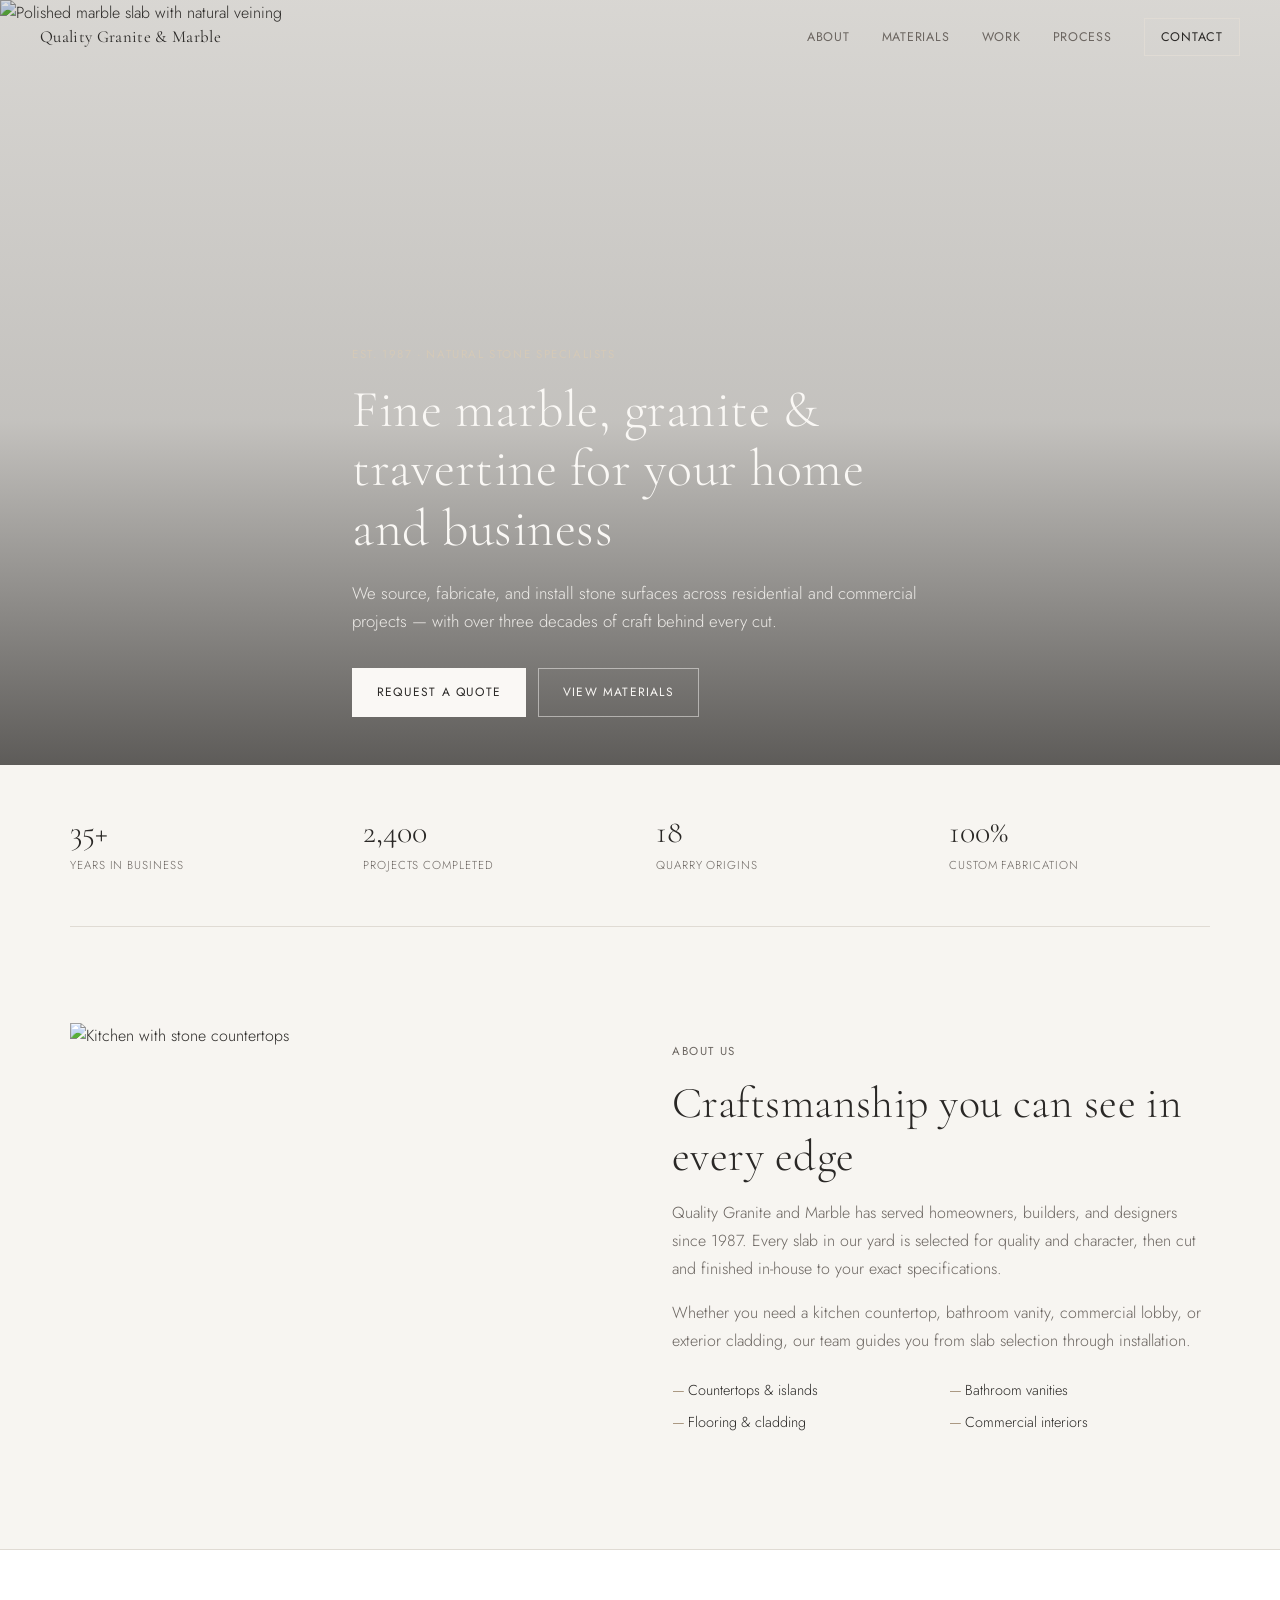
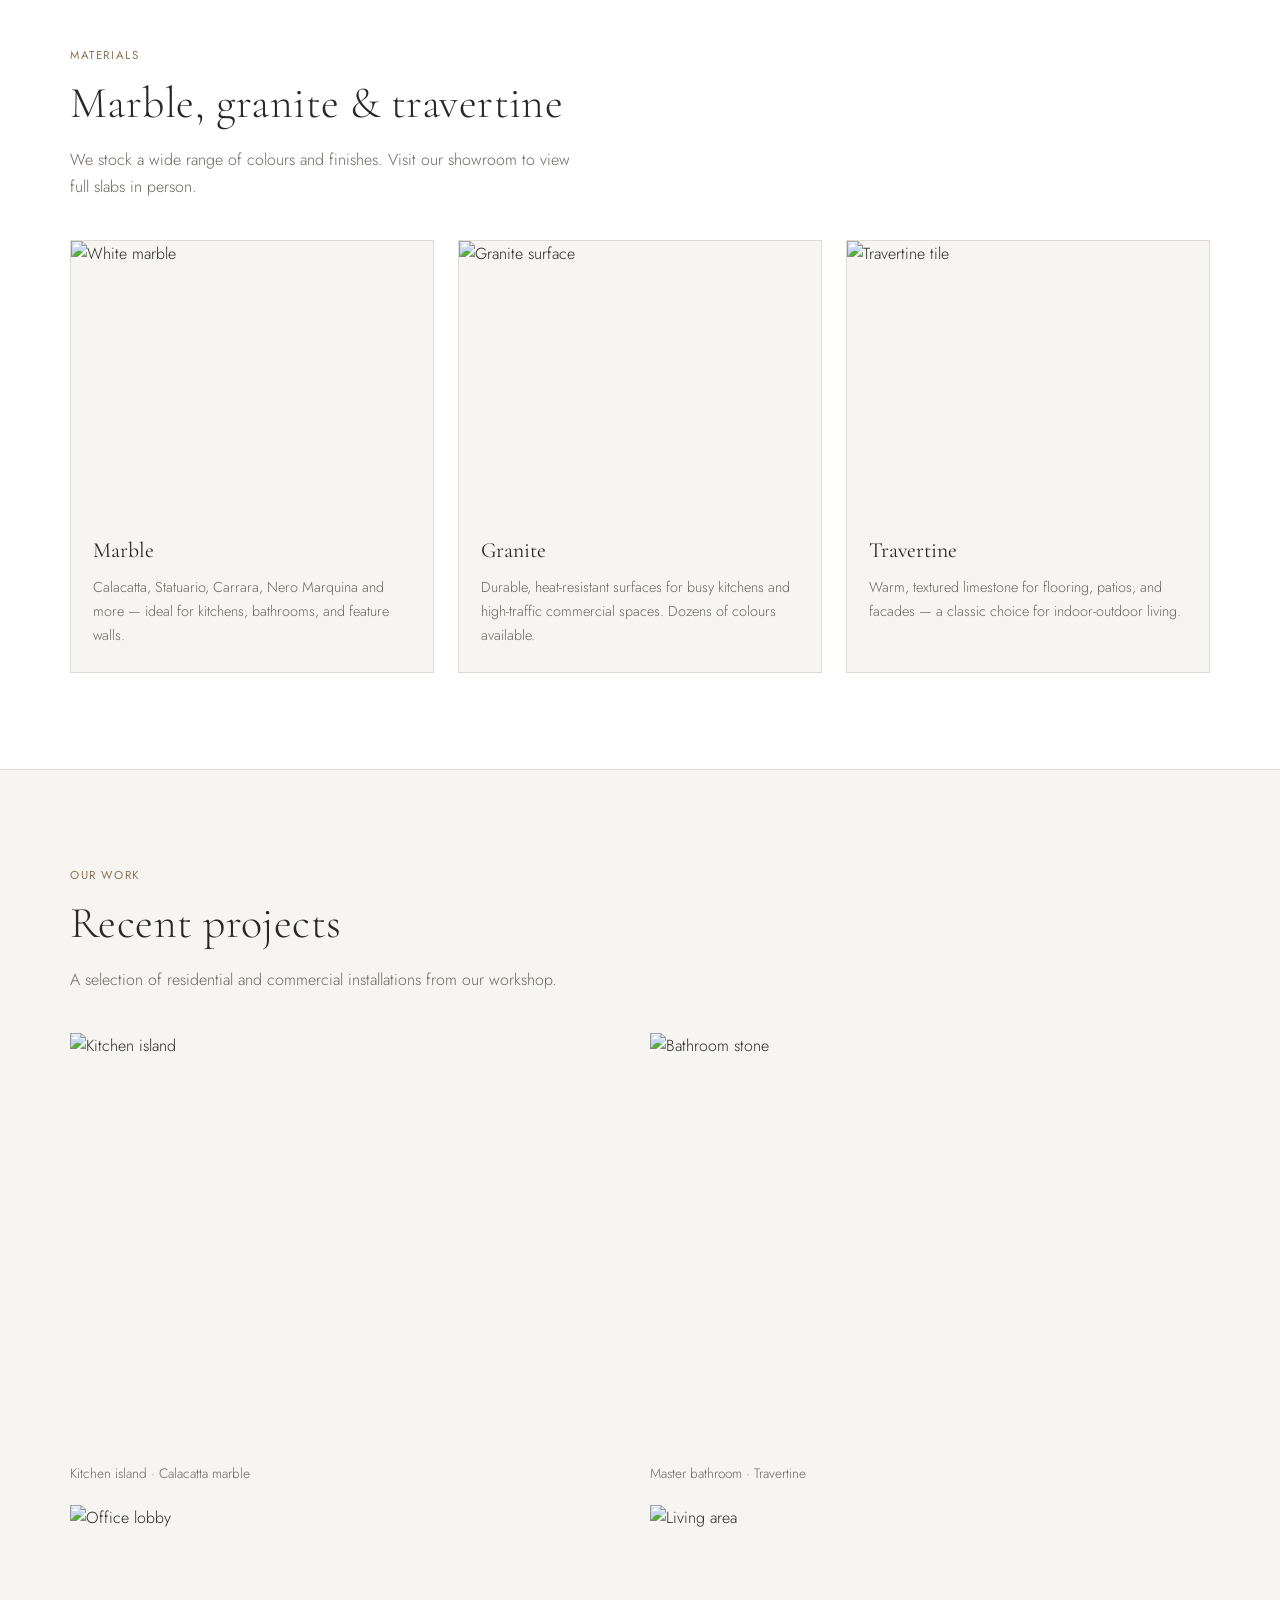
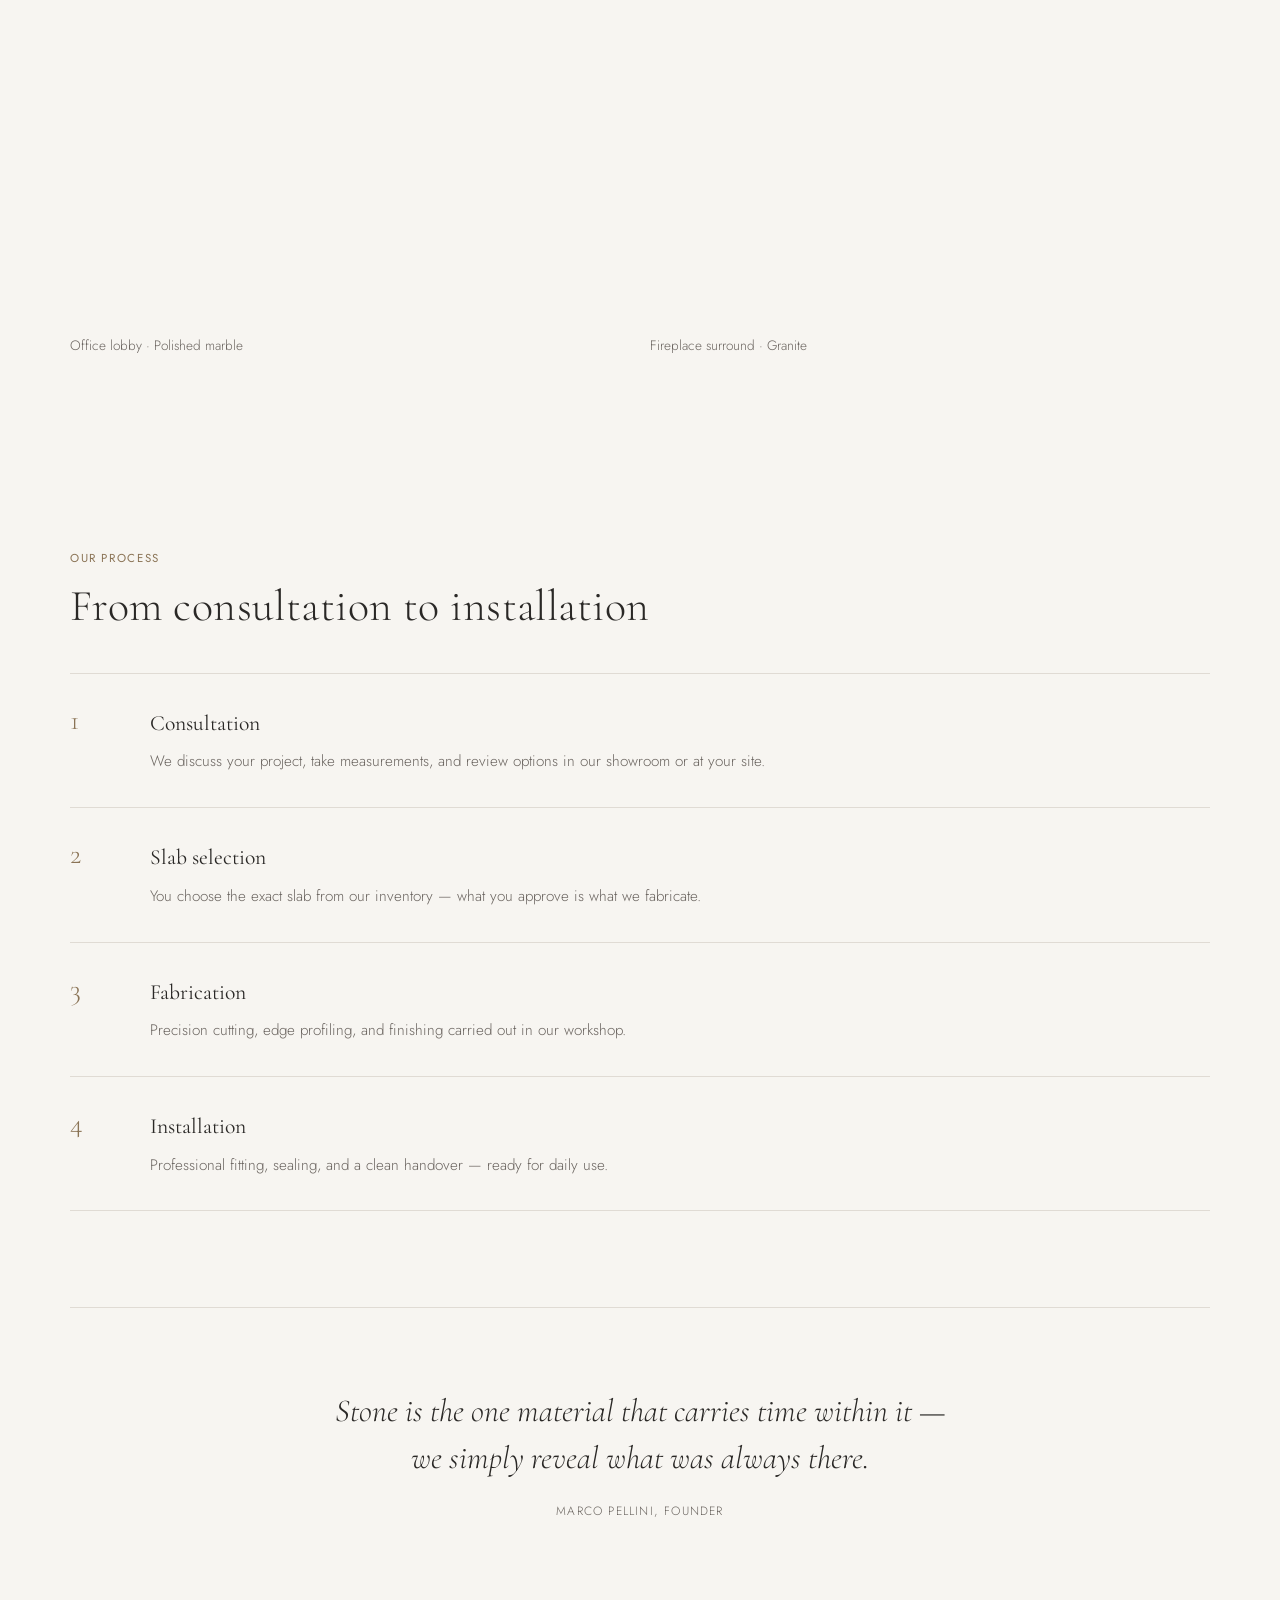
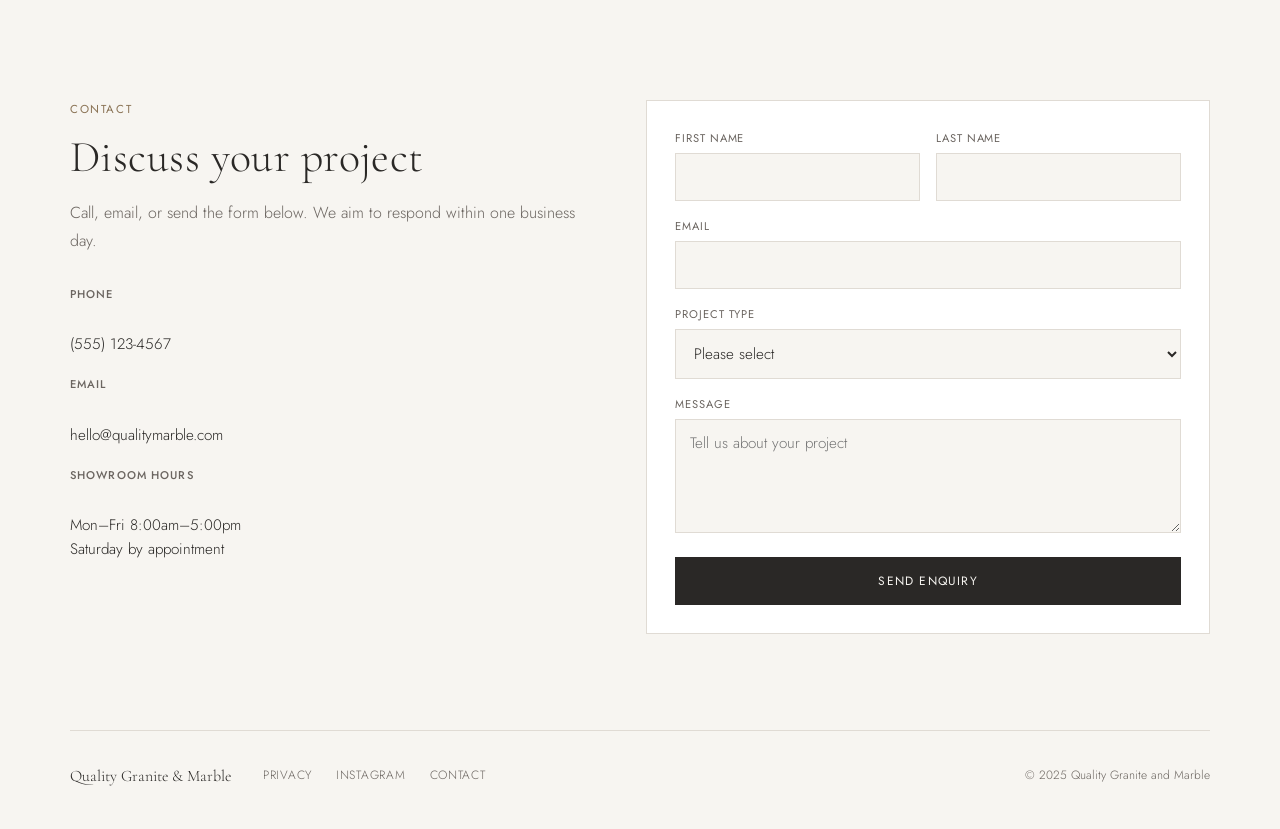
==== commit d301cd1e: "B" ====
--- a/index.html
+++ b/index.html
@@ -3,171 +3,257 @@
   <head>
     <meta charset="UTF-8" />
     <meta name="viewport" content="width=device-width, initial-scale=1.0" />
-    <meta name="description" content="Quality Granite and Marble — stone fabrication since 1987." />
+    <meta name="description" content="Quality Granite and Marble — custom stone countertops and installation since 1987." />
     <title>Quality Granite and Marble</title>
     <link rel="preconnect" href="https://fonts.googleapis.com" />
     <link rel="preconnect" href="https://fonts.gstatic.com" crossorigin />
-    <link href="https://fonts.googleapis.com/css2?family=Syne:wght@400;500;600;700;800&family=DM+Sans:ital,opsz,wght@0,9..40,300;0,9..40,400;0,9..40,500;1,9..40,300&display=swap" rel="stylesheet" />
+    <link href="https://fonts.googleapis.com/css2?family=Cormorant+Garamond:ital,wght@0,300;0,400;0,500;1,300;1,400&family=Jost:wght@300;400;500&display=swap" rel="stylesheet" />
     <link rel="stylesheet" href="css/site.css" />
   </head>
   <body>
-    <div class="grain" aria-hidden="true"></div>
-    <div class="cursor" id="cursor" aria-hidden="true"><span class="cursor-dot"></span><span class="cursor-ring"></span></div>
-
-    <div class="loader" id="loader">
-      <div class="loader-inner">
-        <span class="loader-brand">Quality</span>
-        <div class="loader-bar"><div class="loader-fill" id="loaderFill"></div></div>
-        <span class="loader-pct" id="loaderPct">0</span>
-      </div>
-    </div>
-
-    <header class="nav" id="nav">
-      <a href="#" class="nav-logo" data-magnetic>QG<span>M</span></a>
-      <nav class="nav-links">
-        <a href="#slabs" data-magnetic>Slabs</a>
-        <a href="#work" data-magnetic>Work</a>
-        <a href="#process" data-magnetic>Process</a>
-        <a href="#contact" class="nav-cta" data-magnetic>Enquire</a>
+    <header class="header" id="header">
+      <a href="#" class="logo">Quality Granite &amp; Marble</a>
+      <nav class="nav" aria-label="Main">
+        <a href="#about">About</a>
+        <a href="#materials">Materials</a>
+        <a href="#work">Work</a>
+        <a href="#process">Process</a>
+        <a href="#contact" class="nav-cta">Contact</a>
       </nav>
-      <button class="nav-burger" id="burger" aria-label="Menu"><span></span><span></span></button>
+      <button class="menu-btn" id="menuBtn" aria-label="Open menu" aria-expanded="false">
+        <span></span><span></span>
+      </button>
     </header>
 
-    <div class="drawer" id="drawer">
-      <a href="#slabs">Slabs</a>
+    <div class="mobile-nav" id="mobileNav" hidden>
+      <a href="#about">About</a>
+      <a href="#materials">Materials</a>
       <a href="#work">Work</a>
       <a href="#process">Process</a>
-      <a href="#contact">Enquire</a>
+      <a href="#contact">Contact</a>
     </div>
 
     <main>
-      <section class="hero" id="hero">
-        <canvas id="marbleCanvas" class="hero-canvas"></canvas>
-        <div class="hero-vignette"></div>
-        <div class="hero-ui">
-          <p class="hero-tag"><span class="line-draw">Est. 1987</span></p>
-          <h1 class="hero-title">
-            <span class="hero-line"><span class="char-wrap">Stone</span></span>
-            <span class="hero-line hero-line--accent"><span class="char-wrap" id="heroWord">carved</span></span>
-            <span class="hero-line"><span class="char-wrap">by time.</span></span>
-          </h1>
-          <p class="hero-sub">Premium marble, granite &amp; travertine — sourced, cut, and installed for spaces that endure.</p>
-          <div class="hero-cta">
-            <a href="#slabs" class="btn btn--light" data-magnetic>Explore slabs</a>
-            <a href="#process" class="btn btn--ghost" data-magnetic>Our process ↓</a>
-          </div>
-        </div>
-        <div class="hero-scroll">Scroll to explore</div>
-      </section>
-
-      <div class="ticker">
-        <div class="ticker-track" id="ticker">
-          <span>35+ years</span><span>·</span><span>2,400 projects</span><span>·</span><span>18 quarry origins</span><span>·</span><span>100% custom fab</span><span>·</span>
-          <span>35+ years</span><span>·</span><span>2,400 projects</span><span>·</span><span>18 quarry origins</span><span>·</span><span>100% custom fab</span><span>·</span>
-        </div>
-      </div>
-
-      <section class="manifesto" id="about">
-        <p class="manifesto-label">About</p>
-        <h2 class="manifesto-text split-target">
-          We don't sell stone.<br />We <em>release</em> what geology already perfected — slab by slab, cut by cut, for kitchens, lobbies, and landmarks built to outlast trends.
-        </h2>
-        <div class="manifesto-meta">
-          <div class="meta-block"><strong data-count="35">0</strong><span>Years</span></div>
-          <div class="meta-block"><strong data-count="2400">0</strong><span>Projects</span></div>
-          <div class="meta-block"><strong data-count="18">0</strong><span>Origins</span></div>
-        </div>
-      </section>
-
-      <section class="slabs" id="slabs">
-        <div class="slabs-pin">
-          <div class="slabs-intro">
-            <p class="label">Materials</p>
-            <h2>Three stones.<br />One obsession.</h2>
-            <p class="slabs-hint">Scroll — the slab changes</p>
-          </div>
-          <div class="slabs-stage">
-            <div class="slab-panel is-active" data-slab="0" style="--slab-bg:#1a1816;--slab-accent:#e8dfd0">
-              <div class="slab-num">01</div>
-              <h3>Marble</h3>
-              <p>Calacatta, Statuario, Nero Marquina — metamorphic elegance from Mediterranean quarries.</p>
-              <div class="slab-swatch" style="background:linear-gradient(135deg,#2a2826,#e8e0d8 40%,#1e1c1a)"></div>
-            </div>
-            <div class="slab-panel" data-slab="1" style="--slab-bg:#141210;--slab-accent:#c4a574">
-              <div class="slab-num">02</div>
-              <h3>Granite</h3>
-              <p>Igneous durability — Brazilian Blue to Kashmir White, over 40 origins in stock.</p>
-              <div class="slab-swatch" style="background:linear-gradient(135deg,#1a1614,#6b5a4a 35%,#2a2420)"></div>
-            </div>
-            <div class="slab-panel" data-slab="2" style="--slab-bg:#1c1916;--slab-accent:#d4c4a8">
-              <div class="slab-num">03</div>
-              <h3>Travertine</h3>
-              <p>Warm limestone — floors, facades, and outdoor spaces with ancient Mediterranean character.</p>
-              <div class="slab-swatch" style="background:linear-gradient(135deg,#2a241e,#c9b89a 45%,#1e1a16)"></div>
-            </div>
-            <div class="slabs-progress"><div class="slabs-progress-fill" id="slabProgress"></div></div>
-          </div>
-        </div>
-      </section>
-
-      <section class="gallery-wrap" id="work">
-        <div class="gallery-head">
-          <p class="label">Selected work</p>
-          <h2>Spaces we've shaped</h2>
-        </div>
-        <div class="gallery-pin">
-          <div class="gallery-track" id="galleryTrack">
-            <article class="gallery-card"><img src="https://images.unsplash.com/photo-1600607687644-c7171b4243f5?w=700&q=80" alt="Kitchen" loading="lazy" /><div class="gallery-cap"><span>01</span><h3>Kitchen island</h3><p>Calacatta · Residential</p></div></article>
-            <article class="gallery-card"><img src="https://images.unsplash.com/photo-1600566753190-17f0baa422a6?w=700&q=80" alt="Bathroom" loading="lazy" /><div class="gallery-cap"><span>02</span><h3>Spa bathroom</h3><p>Travertine · Residential</p></div></article>
-            <article class="gallery-card"><img src="https://images.unsplash.com/photo-1600585154340-be6161a56a0c?w=700&q=80" alt="Living" loading="lazy" /><div class="gallery-cap"><span>03</span><h3>Living feature</h3><p>Granite · Residential</p></div></article>
-            <article class="gallery-card"><img src="https://images.unsplash.com/photo-1497366216548-37526070297c?w=700&q=80" alt="Lobby" loading="lazy" /><div class="gallery-cap"><span>04</span><h3>Hotel lobby</h3><p>Marble · Commercial</p></div></article>
-            <article class="gallery-card"><img src="https://images.unsplash.com/photo-1615873964967-57fea266e101?w=700&q=80" alt="Marble" loading="lazy" /><div class="gallery-cap"><span>05</span><h3>Reception desk</h3><p>Nero Marquina · Commercial</p></div></article>
-          </div>
-        </div>
-      </section>
-
-      <section class="process" id="process">
-        <p class="label">How we work</p>
-        <div class="process-track" id="processTrack">
-          <article class="process-card"><span>01</span><h3>Consult</h3><p>Site visit, vision, and inventory walk-through — in person or virtual.</p></article>
-          <article class="process-card"><span>02</span><h3>Select</h3><p>Choose your exact slab. What you approve is what we install.</p></article>
-          <article class="process-card"><span>03</span><h3>Fabricate</h3><p>CNC waterjet plus hand-finishing. Edges, inlays, custom cuts in-house.</p></article>
-          <article class="process-card"><span>04</span><h3>Install</h3><p>Precision install, seal, and a spotless handover built to last decades.</p></article>
-        </div>
-      </section>
-
-      <section class="quote">
-        <blockquote>"Stone carries time within it — we simply reveal what was always there."</blockquote>
+      <section class="hero">
+        <div class="hero-media">
+          <img
+            src="https://images.unsplash.com/photo-1615873964967-57fea266e101?w=1600&q=85"
+            alt="Polished marble slab with natural veining"
+            width="1600"
+            height="1000"
+          />
+        </div>
+        <div class="hero-content wrap">
+          <p class="eyebrow">Est. 1987 · Natural Stone Specialists</p>
+          <h1>Fine marble, granite &amp; travertine for your home and business</h1>
+          <p class="lead">
+            We source, fabricate, and install stone surfaces across residential and commercial projects — with over three decades of craft behind every cut.
+          </p>
+          <div class="hero-actions">
+            <a href="#contact" class="btn btn-primary">Request a quote</a>
+            <a href="#materials" class="btn btn-secondary">View materials</a>
+          </div>
+        </div>
+      </section>
+
+      <section class="stats wrap">
+        <div class="stat"><span class="stat-num">35+</span><span class="stat-label">Years in business</span></div>
+        <div class="stat"><span class="stat-num">2,400</span><span class="stat-label">Projects completed</span></div>
+        <div class="stat"><span class="stat-num">18</span><span class="stat-label">Quarry origins</span></div>
+        <div class="stat"><span class="stat-num">100%</span><span class="stat-label">Custom fabrication</span></div>
+      </section>
+
+      <section class="section wrap" id="about">
+        <div class="split">
+          <div class="split-media fade-in">
+            <img
+              src="https://images.unsplash.com/photo-1600607687644-c7171b4243f5?w=900&q=85"
+              alt="Kitchen with stone countertops"
+              width="900"
+              height="720"
+              loading="lazy"
+            />
+          </div>
+          <div class="split-text fade-in">
+            <p class="eyebrow">About us</p>
+            <h2>Craftsmanship you can see in every edge</h2>
+            <p>
+              Quality Granite and Marble has served homeowners, builders, and designers since 1987. Every slab in our yard is selected for quality and character, then cut and finished in-house to your exact specifications.
+            </p>
+            <p>
+              Whether you need a kitchen countertop, bathroom vanity, commercial lobby, or exterior cladding, our team guides you from slab selection through installation.
+            </p>
+            <ul class="services-list">
+              <li>Countertops &amp; islands</li>
+              <li>Bathroom vanities</li>
+              <li>Flooring &amp; cladding</li>
+              <li>Commercial interiors</li>
+            </ul>
+          </div>
+        </div>
+      </section>
+
+      <section class="section section--stone" id="materials">
+        <div class="wrap">
+          <header class="section-header fade-in">
+            <p class="eyebrow">Materials</p>
+            <h2>Marble, granite &amp; travertine</h2>
+            <p class="section-intro">We stock a wide range of colours and finishes. Visit our showroom to view full slabs in person.</p>
+          </header>
+          <div class="materials-grid">
+            <article class="material fade-in">
+              <img src="https://images.unsplash.com/photo-1615873964967-57fea266e101?w=600&q=85" alt="White marble" loading="lazy" />
+              <div class="material-body">
+                <h3>Marble</h3>
+                <p>Calacatta, Statuario, Carrara, Nero Marquina and more — ideal for kitchens, bathrooms, and feature walls.</p>
+              </div>
+            </article>
+            <article class="material fade-in">
+              <img src="https://images.unsplash.com/photo-1600585154340-be6161a56a0c?w=600&q=85" alt="Granite surface" loading="lazy" />
+              <div class="material-body">
+                <h3>Granite</h3>
+                <p>Durable, heat-resistant surfaces for busy kitchens and high-traffic commercial spaces. Dozens of colours available.</p>
+              </div>
+            </article>
+            <article class="material fade-in">
+              <img src="https://images.unsplash.com/photo-1600566753190-17f0baa422a6?w=600&q=85" alt="Travertine tile" loading="lazy" />
+              <div class="material-body">
+                <h3>Travertine</h3>
+                <p>Warm, textured limestone for flooring, patios, and facades — a classic choice for indoor-outdoor living.</p>
+              </div>
+            </article>
+          </div>
+        </div>
+      </section>
+
+      <section class="section wrap" id="work">
+        <header class="section-header fade-in">
+          <p class="eyebrow">Our work</p>
+          <h2>Recent projects</h2>
+          <p class="section-intro">A selection of residential and commercial installations from our workshop.</p>
+        </header>
+        <div class="work-grid">
+          <figure class="work-item fade-in">
+            <img src="https://images.unsplash.com/photo-1600607687644-c7171b4243f5?w=700&q=85" alt="Kitchen island" loading="lazy" />
+            <figcaption>Kitchen island · Calacatta marble</figcaption>
+          </figure>
+          <figure class="work-item fade-in">
+            <img src="https://images.unsplash.com/photo-1600566753190-17f0baa422a6?w=700&q=85" alt="Bathroom stone" loading="lazy" />
+            <figcaption>Master bathroom · Travertine</figcaption>
+          </figure>
+          <figure class="work-item fade-in">
+            <img src="https://images.unsplash.com/photo-1497366216548-37526070297c?w=700&q=85" alt="Office lobby" loading="lazy" />
+            <figcaption>Office lobby · Polished marble</figcaption>
+          </figure>
+          <figure class="work-item fade-in">
+            <img src="https://images.unsplash.com/photo-1600585154340-be6161a56a0c?w=700&q=85" alt="Living area" loading="lazy" />
+            <figcaption>Fireplace surround · Granite</figcaption>
+          </figure>
+        </div>
+      </section>
+
+      <section class="section wrap" id="process">
+        <header class="section-header fade-in">
+          <p class="eyebrow">Our process</p>
+          <h2>From consultation to installation</h2>
+        </header>
+        <ol class="process-list">
+          <li class="fade-in">
+            <span class="step-num">1</span>
+            <div>
+              <h3>Consultation</h3>
+              <p>We discuss your project, take measurements, and review options in our showroom or at your site.</p>
+            </div>
+          </li>
+          <li class="fade-in">
+            <span class="step-num">2</span>
+            <div>
+              <h3>Slab selection</h3>
+              <p>You choose the exact slab from our inventory — what you approve is what we fabricate.</p>
+            </div>
+          </li>
+          <li class="fade-in">
+            <span class="step-num">3</span>
+            <div>
+              <h3>Fabrication</h3>
+              <p>Precision cutting, edge profiling, and finishing carried out in our workshop.</p>
+            </div>
+          </li>
+          <li class="fade-in">
+            <span class="step-num">4</span>
+            <div>
+              <h3>Installation</h3>
+              <p>Professional fitting, sealing, and a clean handover — ready for daily use.</p>
+            </div>
+          </li>
+        </ol>
+      </section>
+
+      <section class="quote wrap fade-in">
+        <blockquote>
+          Stone is the one material that carries time within it — we simply reveal what was always there.
+        </blockquote>
         <cite>Marco Pellini, Founder</cite>
       </section>
 
-      <section class="contact" id="contact">
-        <div class="contact-left">
-          <p class="label">Enquire</p>
-          <h2>Start your<br />project.</h2>
-          <p>Tell us your vision. We respond within one business day.</p>
-          <a href="tel:+15551234567" class="contact-link">(555) 123-4567</a>
-          <a href="mailto:hello@qualitymarble.com" class="contact-link">hello@qualitymarble.com</a>
-        </div>
-        <form class="contact-form" id="contactForm">
-          <div class="form-row"><input type="text" placeholder="First name" required /><input type="text" placeholder="Last name" required /></div>
-          <input type="email" placeholder="Email" required />
-          <select><option value="">Project type</option><option>Kitchen</option><option>Bathroom</option><option>Commercial</option><option>Other</option></select>
-          <textarea placeholder="Tell us about your project" rows="4"></textarea>
-          <button type="submit" class="btn btn--light" data-magnetic>Send enquiry</button>
-        </form>
+      <section class="section wrap" id="contact">
+        <div class="contact-grid">
+          <div class="fade-in">
+            <p class="eyebrow">Contact</p>
+            <h2>Discuss your project</h2>
+            <p class="section-intro">Call, email, or send the form below. We aim to respond within one business day.</p>
+            <div class="contact-details">
+              <p><strong>Phone</strong><br /><a href="tel:+15551234567">(555) 123-4567</a></p>
+              <p><strong>Email</strong><br /><a href="mailto:hello@qualitymarble.com">hello@qualitymarble.com</a></p>
+              <p><strong>Showroom hours</strong><br />Mon–Fri 8:00am–5:00pm<br />Saturday by appointment</p>
+            </div>
+          </div>
+          <form class="contact-form fade-in" id="contactForm">
+            <div class="form-row">
+              <label class="field">
+                <span>First name</span>
+                <input type="text" name="fname" required />
+              </label>
+              <label class="field">
+                <span>Last name</span>
+                <input type="text" name="lname" required />
+              </label>
+            </div>
+            <label class="field">
+              <span>Email</span>
+              <input type="email" name="email" required />
+            </label>
+            <label class="field">
+              <span>Project type</span>
+              <select name="type">
+                <option value="">Please select</option>
+                <option>Kitchen countertop</option>
+                <option>Bathroom</option>
+                <option>Commercial</option>
+                <option>Flooring / cladding</option>
+                <option>Other</option>
+              </select>
+            </label>
+            <label class="field">
+              <span>Message</span>
+              <textarea name="message" rows="4" placeholder="Tell us about your project"></textarea>
+            </label>
+            <button type="submit" class="btn btn-primary">Send enquiry</button>
+          </form>
+        </div>
       </section>
     </main>
 
-    <footer>
-      <span>Quality Granite &amp; Marble</span>
-      <span>© 2025</span>
+    <footer class="footer wrap">
+      <p class="footer-brand">Quality Granite &amp; Marble</p>
+      <nav class="footer-nav" aria-label="Footer">
+        <a href="#">Privacy</a>
+        <a href="#">Instagram</a>
+        <a href="#contact">Contact</a>
+      </nav>
+      <p class="footer-copy">© 2025 Quality Granite and Marble</p>
     </footer>
 
-    <script src="https://cdn.jsdelivr.net/npm/three@0.160.0/build/three.min.js"></script>
-    <script src="https://cdn.jsdelivr.net/npm/gsap@3.12.5/dist/gsap.min.js"></script>
-    <script src="https://cdn.jsdelivr.net/npm/gsap@3.12.5/dist/ScrollTrigger.min.js"></script>
-    <script src="https://cdn.jsdelivr.net/npm/lenis@1.1.13/dist/lenis.min.js"></script>
     <script src="js/main.js"></script>
   </body>
 </html>
--- a/css/site.css
+++ b/css/site.css
@@ -1,141 +1,677 @@
-*,*::before,*::after{margin:0;padding:0;box-sizing:border-box}
-:root{
-  --void:#080706;--cream:#e8dfd0;--gold:#c9a962;--rust:#8b4a3a;
-  --muted:rgba(232,223,208,.55);--ease:cubic-bezier(.22,1,.36,1);
-  --font-display:"Syne",system-ui,sans-serif;--font-body:"DM Sans",system-ui,sans-serif;
-}
-html.lenis,lenis body{height:auto}
-.lenis.lenis-smooth{scroll-behavior:auto}
-body{font-family:var(--font-body);background:var(--void);color:var(--cream);overflow-x:hidden;cursor:none}
-a{color:inherit;text-decoration:none}
-img{display:block;max-width:100%}
-button,input,select,textarea{font:inherit;color:inherit}
-
-.grain{position:fixed;inset:0;z-index:9998;pointer-events:none;opacity:.35;mix-blend-mode:overlay;
-  background-image:url("data:image/svg+xml,%3Csvg viewBox='0 0 256 256' xmlns='http://www.w3.org/2000/svg'%3E%3Cfilter id='n'%3E%3CfeTurbulence type='fractalNoise' baseFrequency='.85' numOctaves='4' stitchTiles='stitch'/%3E%3C/filter%3E%3Crect width='100%25' height='100%25' filter='url(%23n)' opacity='.5'/%3E%3C/svg%3E")}
-.cursor{position:fixed;z-index:9999;pointer-events:none;mix-blend-mode:difference}
-.cursor-dot,.cursor-ring{position:absolute;border-radius:50%;transform:translate(-50%,-50%)}
-.cursor-dot{width:6px;height:6px;background:var(--cream)}
-.cursor-ring{width:40px;height:40px;border:1px solid var(--cream);transition:width .3s var(--ease),height .3s var(--ease),opacity .3s}
-.cursor.hover .cursor-ring{width:64px;height:64px;opacity:.5}
-@media(max-width:900px){.cursor{display:none}body{cursor:auto}}
-
-.loader{position:fixed;inset:0;z-index:10000;background:var(--void);display:flex;align-items:center;justify-content:center;transition:opacity .6s var(--ease),visibility .6s}
-.loader.done{opacity:0;visibility:hidden;pointer-events:none}
-.loader-inner{text-align:center;width:min(280px,70vw)}
-.loader-brand{font-family:var(--font-display);font-size:2rem;font-weight:800;letter-spacing:-.04em;display:block;margin-bottom:2rem}
-.loader-bar{height:1px;background:rgba(232,223,208,.15);margin-bottom:.75rem}
-.loader-fill{height:100%;width:0;background:var(--gold);transition:width .1s linear}
-.loader-pct{font-size:.7rem;letter-spacing:.2em;color:var(--muted)}
-
-.nav{position:fixed;top:0;left:0;right:0;z-index:500;display:flex;align-items:center;justify-content:space-between;padding:1.25rem clamp(1rem,4vw,2.5rem);mix-blend-mode:difference}
-.nav-logo{font-family:var(--font-display);font-weight:800;font-size:1.1rem;letter-spacing:-.03em}
-.nav-logo span{color:var(--gold)}
-.nav-links{display:none;gap:2rem;align-items:center}
-.nav-links a{font-size:.75rem;font-weight:500;letter-spacing:.12em;text-transform:uppercase;opacity:.7;transition:opacity .25s}
-.nav-links a:hover,.nav-links .nav-cta{opacity:1}
-.nav-cta{padding:.55rem 1.2rem;border:1px solid rgba(232,223,208,.4);border-radius:2px}
-.nav-burger{display:flex;flex-direction:column;gap:6px;background:none;border:none;padding:8px;cursor:pointer}
-.nav-burger span{display:block;width:24px;height:1.5px;background:var(--cream);transition:transform .35s var(--ease),opacity .25s}
-.nav-burger.open span:first-child{transform:translateY(7.5px) rotate(45deg)}
-.nav-burger.open span:last-child{transform:translateY(-7.5px) rotate(-45deg)}
-@media(min-width:900px){.nav-links{display:flex}.nav-burger{display:none}}
-
-.drawer{position:fixed;inset:0;z-index:400;background:var(--void);display:flex;flex-direction:column;justify-content:center;padding:2rem;gap:.5rem;
-  opacity:0;visibility:hidden;transition:opacity .4s,visibility .4s}
-.drawer.open{opacity:1;visibility:visible}
-.drawer a{font-family:var(--font-display);font-size:clamp(2.5rem,10vw,4rem);font-weight:700;padding:.25rem 0;border-bottom:1px solid rgba(232,223,208,.08)}
-
-.hero{position:relative;min-height:100svh;display:flex;align-items:flex-end;overflow:hidden}
-.hero-canvas{position:absolute;inset:0;width:100%;height:100%;z-index:0;background:radial-gradient(ellipse 120% 80% at 60% 40%,#2a2620 0%,var(--void) 70%)}
-.hero-vignette{position:absolute;inset:0;z-index:1;background:radial-gradient(ellipse 80% 60% at 50% 100%,transparent 0%,var(--void) 85%),
-  linear-gradient(to top,var(--void) 0%,transparent 40%),linear-gradient(to right,var(--void) 0%,transparent 35%)}
-.hero-ui{position:relative;z-index:2;padding:clamp(6rem,15vh,10rem) clamp(1rem,4vw,2.5rem) 4rem;max-width:52rem}
-.hero-tag{font-size:.7rem;letter-spacing:.25em;text-transform:uppercase;color:var(--gold);margin-bottom:1.5rem}
-.hero-title{font-family:var(--font-display);font-weight:800;line-height:.92;letter-spacing:-.04em;font-size:clamp(3rem,11vw,7.5rem)}
-.hero-line{display:block;overflow:hidden}
-.hero-line--accent{color:var(--gold)}
-.hero-sub{margin-top:1.75rem;font-size:1rem;font-weight:300;color:var(--muted);max-width:28rem;line-height:1.7}
-.hero-cta{display:flex;flex-wrap:wrap;gap:1rem;margin-top:2rem}
-.hero-scroll{position:absolute;bottom:2rem;right:clamp(1rem,4vw,2.5rem);z-index:2;font-size:.65rem;letter-spacing:.2em;text-transform:uppercase;color:var(--muted);writing-mode:vertical-rl}
-
-.btn{display:inline-block;font-size:.72rem;font-weight:500;letter-spacing:.14em;text-transform:uppercase;padding:.95rem 1.75rem;border-radius:2px;transition:transform .3s var(--ease),background .3s,border-color .3s}
-.btn--light{background:var(--cream);color:var(--void)}
-.btn--light:hover{background:var(--gold)}
-.btn--ghost{border:1px solid rgba(232,223,208,.25);color:var(--cream)}
-.btn--ghost:hover{border-color:var(--cream)}
-
-.ticker{border-block:1px solid rgba(232,223,208,.08);padding:1rem 0;overflow:hidden}
-.ticker-track{display:flex;gap:2rem;width:max-content;animation:ticker 22s linear infinite}
-.ticker-track span{font-family:var(--font-display);font-size:.85rem;font-weight:600;letter-spacing:.08em;text-transform:uppercase;white-space:nowrap;color:var(--muted)}
-.ticker-track span:nth-child(odd){color:var(--gold)}
-@keyframes ticker{to{transform:translateX(-50%)}}
-
-.manifesto{padding:clamp(5rem,12vw,10rem) clamp(1rem,4vw,2.5rem)}
-.manifesto-label{font-size:.7rem;letter-spacing:.25em;text-transform:uppercase;color:var(--gold);margin-bottom:2rem}
-.manifesto-text{font-family:var(--font-display);font-size:clamp(1.75rem,4.5vw,3.5rem);font-weight:600;line-height:1.15;letter-spacing:-.03em;max-width:54rem}
-.manifesto-text em{font-style:normal;color:var(--gold)}
-.manifesto-meta{display:flex;gap:3rem;margin-top:4rem;flex-wrap:wrap}
-.meta-block strong{display:block;font-family:var(--font-display);font-size:clamp(2.5rem,6vw,4rem);font-weight:800;line-height:1;color:var(--cream)}
-.meta-block span{font-size:.7rem;letter-spacing:.15em;text-transform:uppercase;color:var(--muted)}
-
-.slabs{position:relative}
-.slabs-pin{min-height:100vh;display:grid;grid-template-columns:1fr}
-@media(min-width:900px){.slabs-pin{grid-template-columns:1fr 1.2fr;gap:4vw;padding:0 clamp(1rem,4vw,2.5rem)}}
-.slabs-intro{padding:clamp(3rem,8vw,6rem) clamp(1rem,4vw,2.5rem);display:flex;flex-direction:column;justify-content:center}
-.label{font-size:.7rem;letter-spacing:.25em;text-transform:uppercase;color:var(--gold);margin-bottom:1rem}
-.slabs-intro h2{font-family:var(--font-display);font-size:clamp(2rem,5vw,3.5rem);font-weight:800;line-height:1.05;letter-spacing:-.03em}
-.slabs-hint{margin-top:1.5rem;font-size:.8rem;color:var(--muted)}
-.slabs-stage{position:relative;min-height:60vh}
-@media(min-width:900px){.slabs-stage{min-height:100vh}}
-.slab-panel{position:absolute;inset:0;padding:clamp(2rem,5vw,4rem);display:flex;flex-direction:column;justify-content:flex-end;
-  background:var(--slab-bg);opacity:0;visibility:hidden;transition:opacity .5s var(--ease),visibility .5s}
-.slab-panel.is-active{opacity:1;visibility:visible}
-.slab-num{font-family:var(--font-display);font-size:clamp(4rem,12vw,8rem);font-weight:800;line-height:1;color:rgba(232,223,208,.08);position:absolute;top:2rem;right:2rem}
-.slab-panel h3{font-family:var(--font-display);font-size:clamp(2rem,5vw,3rem);font-weight:700;color:var(--slab-accent);margin-bottom:.75rem}
-.slab-panel p{max-width:22rem;color:var(--muted);line-height:1.7;font-weight:300}
-.slab-swatch{position:absolute;top:15%;right:10%;width:min(40vw,280px);aspect-ratio:3/4;border-radius:2px;opacity:.85;box-shadow:0 40px 80px rgba(0,0,0,.5)}
-.slabs-progress{position:absolute;left:0;bottom:0;width:100%;height:3px;background:rgba(232,223,208,.1)}
-.slabs-progress-fill{height:100%;width:33.33%;background:var(--gold);transition:width .15s linear,transform .15s linear}
-
-.gallery-wrap{padding:clamp(4rem,10vw,8rem) 0 0}
-.gallery-head{padding:0 clamp(1rem,4vw,2.5rem) 2rem}
-.gallery-head h2{font-family:var(--font-display);font-size:clamp(2rem,5vw,3.5rem);font-weight:800;letter-spacing:-.03em}
-.gallery-pin{overflow:hidden}
-.gallery-track{display:flex;gap:1.5rem;padding:0 clamp(1rem,4vw,2.5rem);width:max-content}
-.gallery-card{flex:0 0 min(75vw,420px);position:relative;border-radius:2px;overflow:hidden}
-.gallery-card img{width:100%;aspect-ratio:4/5;object-fit:cover;filter:brightness(.85);transition:filter .5s,transform .7s var(--ease)}
-.gallery-card:hover img{filter:brightness(1);transform:scale(1.03)}
-.gallery-cap{position:absolute;inset:auto 0 0 0;padding:1.5rem;background:linear-gradient(transparent,rgba(8,7,6,.9))}
-.gallery-cap span{font-size:.65rem;letter-spacing:.2em;color:var(--gold)}
-.gallery-cap h3{font-family:var(--font-display);font-size:1.35rem;font-weight:700;margin:.25rem 0}
-.gallery-cap p{font-size:.8rem;color:var(--muted)}
-
-.process{padding:clamp(4rem,10vw,8rem) clamp(1rem,4vw,2.5rem)}
-.process-track{display:grid;gap:1px;margin-top:2rem}
-@media(min-width:768px){.process-track{grid-template-columns:repeat(4,1fr)}}
-.process-card{padding:2rem;border:1px solid rgba(232,223,208,.08);background:rgba(232,223,208,.02);transition:border-color .3s,background .3s}
-.process-card:hover{border-color:var(--gold);background:rgba(201,169,98,.06)}
-.process-card span{font-family:var(--font-display);font-size:3rem;font-weight:800;color:rgba(232,223,208,.1);line-height:1}
-.process-card h3{font-family:var(--font-display);font-size:1.2rem;font-weight:700;margin:.75rem 0}
-.process-card p{font-size:.85rem;color:var(--muted);line-height:1.65;font-weight:300}
-
-.quote{padding:clamp(5rem,12vw,9rem) clamp(1rem,4vw,2.5rem);text-align:center;background:linear-gradient(180deg,transparent,rgba(201,169,98,.06))}
-.quote blockquote{font-family:var(--font-display);font-size:clamp(1.5rem,3.5vw,2.75rem);font-weight:500;font-style:italic;line-height:1.35;max-width:48rem;margin:0 auto 1.5rem}
-.quote cite{font-size:.7rem;letter-spacing:.2em;text-transform:uppercase;color:var(--muted)}
-
-.contact{padding:clamp(4rem,10vw,8rem) clamp(1rem,4vw,2.5rem);display:grid;gap:3rem;border-top:1px solid rgba(232,223,208,.08)}
-@media(min-width:900px){.contact{grid-template-columns:1fr 1.1fr;gap:5vw}}
-.contact-left h2{font-family:var(--font-display);font-size:clamp(2.5rem,6vw,4rem);font-weight:800;line-height:1;letter-spacing:-.03em;margin:.5rem 0 1rem}
-.contact-left>p{color:var(--muted);margin-bottom:2rem;line-height:1.7}
-.contact-link{display:block;font-size:1.1rem;margin-bottom:.5rem;transition:color .25s}
-.contact-link:hover{color:var(--gold)}
-.contact-form{display:flex;flex-direction:column;gap:1rem}
-.form-row{display:grid;grid-template-columns:1fr 1fr;gap:1rem}
-.contact-form input,.contact-form select,.contact-form textarea{width:100%;padding:1rem;background:rgba(232,223,208,.04);border:1px solid rgba(232,223,208,.12);border-radius:2px;outline:none;transition:border-color .25s}
-.contact-form input:focus,.contact-form select:focus,.contact-form textarea:focus{border-color:var(--gold)}
-.contact-form button{align-self:flex-start;margin-top:.5rem;cursor:pointer;border:none}
-
-footer{padding:2rem clamp(1rem,4vw,2.5rem);display:flex;justify-content:space-between;font-size:.75rem;color:var(--muted);border-top:1px solid rgba(232,223,208,.08)}
-
-.char-wrap{display:inline-block;will-change:transform}
+*,
+*::before,
+*::after {
+  margin: 0;
+  padding: 0;
+  box-sizing: border-box;
+}
+
+:root {
+  --bg: #f7f5f1;
+  --surface: #ffffff;
+  --text: #2a2826;
+  --muted: #6b6560;
+  --line: #e0dbd4;
+  --accent: #8a7355;
+  --serif: "Cormorant Garamond", Georgia, serif;
+  --sans: "Jost", system-ui, sans-serif;
+  --wrap: min(1140px, 100% - 2.5rem);
+}
+
+html {
+  scroll-behavior: smooth;
+}
+
+@media (prefers-reduced-motion: reduce) {
+  html {
+    scroll-behavior: auto;
+  }
+  .fade-in {
+    opacity: 1;
+    transform: none;
+  }
+}
+
+body {
+  font-family: var(--sans);
+  font-weight: 300;
+  font-size: 1rem;
+  line-height: 1.65;
+  color: var(--text);
+  background: var(--bg);
+}
+
+img {
+  display: block;
+  max-width: 100%;
+  height: auto;
+}
+
+a {
+  color: inherit;
+  text-decoration: none;
+}
+
+a:hover {
+  color: var(--accent);
+}
+
+.wrap {
+  width: var(--wrap);
+  margin-inline: auto;
+}
+
+/* Header */
+.header {
+  position: fixed;
+  top: 0;
+  left: 0;
+  right: 0;
+  z-index: 100;
+  display: flex;
+  align-items: center;
+  justify-content: space-between;
+  padding: 1.1rem 1.25rem;
+  background: transparent;
+  transition: background 0.3s, box-shadow 0.3s;
+}
+
+.header.is-solid {
+  background: rgba(247, 245, 241, 0.96);
+  backdrop-filter: blur(8px);
+  box-shadow: 0 1px 0 var(--line);
+}
+
+.logo {
+  font-family: var(--serif);
+  font-size: 1.05rem;
+  font-weight: 400;
+  letter-spacing: 0.02em;
+  color: var(--text);
+}
+
+.nav {
+  display: none;
+  gap: 2rem;
+  align-items: center;
+}
+
+.nav a {
+  font-size: 0.78rem;
+  font-weight: 400;
+  letter-spacing: 0.06em;
+  text-transform: uppercase;
+  color: var(--muted);
+}
+
+.nav a:hover {
+  color: var(--text);
+}
+
+.nav-cta {
+  padding: 0.5rem 1rem;
+  border: 1px solid var(--line);
+  color: var(--text) !important;
+}
+
+.nav-cta:hover {
+  border-color: var(--text);
+  background: var(--surface);
+}
+
+.menu-btn {
+  display: flex;
+  flex-direction: column;
+  justify-content: center;
+  gap: 7px;
+  width: 40px;
+  height: 40px;
+  background: none;
+  border: none;
+  cursor: pointer;
+  padding: 8px;
+}
+
+.menu-btn span {
+  display: block;
+  height: 1px;
+  background: var(--text);
+  transition: transform 0.3s, opacity 0.3s;
+}
+
+.menu-btn.open span:first-child {
+  transform: translateY(8px) rotate(45deg);
+}
+
+.menu-btn.open span:last-child {
+  transform: translateY(-8px) rotate(-45deg);
+}
+
+.mobile-nav {
+  position: fixed;
+  inset: 0;
+  z-index: 90;
+  background: var(--bg);
+  padding: 5rem 1.5rem 2rem;
+  display: flex;
+  flex-direction: column;
+  gap: 0.25rem;
+}
+
+.mobile-nav[hidden] {
+  display: none;
+}
+
+.mobile-nav a {
+  font-family: var(--serif);
+  font-size: 1.75rem;
+  font-weight: 300;
+  padding: 0.6rem 0;
+  border-bottom: 1px solid var(--line);
+}
+
+@media (min-width: 900px) {
+  .header {
+    padding-inline: clamp(1.25rem, 4vw, 2.5rem);
+  }
+  .nav {
+    display: flex;
+  }
+  .menu-btn {
+    display: none;
+  }
+}
+
+/* Hero */
+.hero {
+  position: relative;
+  min-height: 85vh;
+  display: flex;
+  align-items: flex-end;
+  padding-bottom: 3rem;
+}
+
+.hero-media {
+  position: absolute;
+  inset: 0;
+  z-index: 0;
+}
+
+.hero-media img {
+  width: 100%;
+  height: 100%;
+  object-fit: cover;
+}
+
+.hero-media::after {
+  content: "";
+  position: absolute;
+  inset: 0;
+  background: linear-gradient(
+    to top,
+    rgba(42, 40, 38, 0.75) 0%,
+    rgba(42, 40, 38, 0.25) 45%,
+    rgba(42, 40, 38, 0.15) 100%
+  );
+}
+
+.hero-content {
+  position: relative;
+  z-index: 1;
+  padding-top: 7rem;
+  color: #faf8f5;
+  max-width: 36rem;
+}
+
+.hero .eyebrow {
+  color: #d4c9b8;
+  margin-bottom: 1rem;
+}
+
+.hero h1 {
+  font-family: var(--serif);
+  font-size: clamp(2rem, 5vw, 3.25rem);
+  font-weight: 300;
+  line-height: 1.15;
+  letter-spacing: 0.01em;
+  margin-bottom: 1.25rem;
+}
+
+.hero .lead {
+  font-size: 1.05rem;
+  line-height: 1.7;
+  color: rgba(250, 248, 245, 0.88);
+  margin-bottom: 2rem;
+}
+
+.hero-actions {
+  display: flex;
+  flex-wrap: wrap;
+  gap: 0.75rem;
+}
+
+/* Buttons */
+.btn {
+  display: inline-block;
+  font-family: var(--sans);
+  font-size: 0.75rem;
+  font-weight: 400;
+  letter-spacing: 0.1em;
+  text-transform: uppercase;
+  padding: 0.85rem 1.5rem;
+  border: 1px solid transparent;
+  cursor: pointer;
+  transition: background 0.25s, color 0.25s, border-color 0.25s;
+}
+
+.btn-primary {
+  background: #faf8f5;
+  color: var(--text);
+  border-color: #faf8f5;
+}
+
+.btn-primary:hover {
+  background: var(--surface);
+  color: var(--text);
+}
+
+.btn-secondary {
+  background: transparent;
+  color: #faf8f5;
+  border-color: rgba(250, 248, 245, 0.5);
+}
+
+.btn-secondary:hover {
+  border-color: #faf8f5;
+  color: #faf8f5;
+}
+
+.contact-form .btn-primary {
+  background: var(--text);
+  color: var(--bg);
+  border-color: var(--text);
+}
+
+.contact-form .btn-primary:hover {
+  background: var(--accent);
+  border-color: var(--accent);
+  color: #fff;
+}
+
+/* Stats */
+.stats {
+  display: grid;
+  grid-template-columns: repeat(2, 1fr);
+  gap: 1.5rem 2rem;
+  padding: 3rem 0;
+  border-bottom: 1px solid var(--line);
+}
+
+@media (min-width: 700px) {
+  .stats {
+    grid-template-columns: repeat(4, 1fr);
+  }
+}
+
+.stat-num {
+  display: block;
+  font-family: var(--serif);
+  font-size: 2rem;
+  font-weight: 300;
+  line-height: 1.2;
+  color: var(--text);
+}
+
+.stat-label {
+  font-size: 0.72rem;
+  letter-spacing: 0.08em;
+  text-transform: uppercase;
+  color: var(--muted);
+}
+
+/* Sections */
+.section {
+  padding: clamp(4rem, 8vw, 6rem) 0;
+}
+
+.section--stone {
+  background: var(--surface);
+  border-block: 1px solid var(--line);
+}
+
+.eyebrow {
+  font-size: 0.72rem;
+  font-weight: 400;
+  letter-spacing: 0.14em;
+  text-transform: uppercase;
+  color: var(--accent);
+  margin-bottom: 0.75rem;
+}
+
+h2 {
+  font-family: var(--serif);
+  font-size: clamp(1.85rem, 3.5vw, 2.75rem);
+  font-weight: 300;
+  line-height: 1.2;
+  letter-spacing: 0.01em;
+  margin-bottom: 1rem;
+}
+
+h3 {
+  font-family: var(--serif);
+  font-size: 1.35rem;
+  font-weight: 400;
+  margin-bottom: 0.5rem;
+}
+
+.section-intro {
+  color: var(--muted);
+  max-width: 32rem;
+  line-height: 1.7;
+}
+
+.section-header {
+  margin-bottom: 2.5rem;
+}
+
+/* Split about */
+.split {
+  display: grid;
+  gap: 2.5rem;
+  align-items: center;
+}
+
+@media (min-width: 800px) {
+  .split {
+    grid-template-columns: 1fr 1fr;
+    gap: 4rem;
+  }
+}
+
+.split-media img {
+  width: 100%;
+  aspect-ratio: 5 / 4;
+  object-fit: cover;
+}
+
+.split-text p {
+  color: var(--muted);
+  margin-bottom: 1rem;
+  line-height: 1.75;
+}
+
+.services-list {
+  list-style: none;
+  margin-top: 1.5rem;
+  display: grid;
+  grid-template-columns: 1fr 1fr;
+  gap: 0.5rem 1rem;
+}
+
+.services-list li {
+  font-size: 0.9rem;
+  color: var(--text);
+  padding-left: 1rem;
+  position: relative;
+}
+
+.services-list li::before {
+  content: "—";
+  position: absolute;
+  left: 0;
+  color: var(--accent);
+}
+
+/* Materials */
+.materials-grid {
+  display: grid;
+  gap: 1.5rem;
+}
+
+@media (min-width: 700px) {
+  .materials-grid {
+    grid-template-columns: repeat(3, 1fr);
+  }
+}
+
+.material {
+  background: var(--bg);
+  border: 1px solid var(--line);
+}
+
+.material img {
+  width: 100%;
+  aspect-ratio: 4 / 3;
+  object-fit: cover;
+}
+
+.material-body {
+  padding: 1.25rem 1.35rem 1.5rem;
+}
+
+.material-body p {
+  font-size: 0.9rem;
+  color: var(--muted);
+  line-height: 1.65;
+}
+
+/* Work grid */
+.work-grid {
+  display: grid;
+  gap: 1.25rem;
+  grid-template-columns: 1fr;
+}
+
+@media (min-width: 600px) {
+  .work-grid {
+    grid-template-columns: repeat(2, 1fr);
+  }
+}
+
+.work-item img {
+  width: 100%;
+  aspect-ratio: 4 / 3;
+  object-fit: cover;
+}
+
+.work-item figcaption {
+  margin-top: 0.6rem;
+  font-size: 0.85rem;
+  color: var(--muted);
+}
+
+/* Process */
+.process-list {
+  list-style: none;
+  border-top: 1px solid var(--line);
+}
+
+.process-list li {
+  display: grid;
+  grid-template-columns: 3rem 1fr;
+  gap: 1.25rem 2rem;
+  padding: 2rem 0;
+  border-bottom: 1px solid var(--line);
+  align-items: start;
+}
+
+.step-num {
+  font-family: var(--serif);
+  font-size: 1.75rem;
+  font-weight: 300;
+  color: var(--accent);
+  line-height: 1;
+}
+
+.process-list p {
+  color: var(--muted);
+  font-size: 0.95rem;
+  line-height: 1.7;
+}
+
+/* Quote */
+.quote {
+  padding-block: clamp(3.5rem, 7vw, 5rem);
+  text-align: center;
+  border-top: 1px solid var(--line);
+}
+
+.quote blockquote {
+  font-family: var(--serif);
+  font-size: clamp(1.35rem, 2.5vw, 2rem);
+  font-weight: 300;
+  font-style: italic;
+  line-height: 1.45;
+  max-width: 40rem;
+  margin: 0 auto 1rem;
+  color: var(--text);
+}
+
+.quote cite {
+  font-size: 0.75rem;
+  letter-spacing: 0.1em;
+  text-transform: uppercase;
+  color: var(--muted);
+  font-style: normal;
+}
+
+/* Contact */
+.contact-grid {
+  display: grid;
+  gap: 3rem;
+}
+
+@media (min-width: 800px) {
+  .contact-grid {
+    grid-template-columns: 1fr 1.1fr;
+    gap: 4rem;
+  }
+}
+
+.contact-details {
+  margin-top: 2rem;
+}
+
+.contact-details p {
+  margin-bottom: 1.25rem;
+  font-size: 0.95rem;
+  line-height: 1.6;
+}
+
+.contact-details strong {
+  display: block;
+  font-size: 0.7rem;
+  font-weight: 500;
+  letter-spacing: 0.1em;
+  text-transform: uppercase;
+  color: var(--muted);
+  margin-bottom: 0.25rem;
+}
+
+.contact-form {
+  background: var(--surface);
+  border: 1px solid var(--line);
+  padding: 1.75rem;
+  display: flex;
+  flex-direction: column;
+  gap: 1rem;
+}
+
+.form-row {
+  display: grid;
+  gap: 1rem;
+}
+
+@media (min-width: 500px) {
+  .form-row {
+    grid-template-columns: 1fr 1fr;
+  }
+}
+
+.field span {
+  display: block;
+  font-size: 0.7rem;
+  font-weight: 400;
+  letter-spacing: 0.08em;
+  text-transform: uppercase;
+  color: var(--muted);
+  margin-bottom: 0.35rem;
+}
+
+.field input,
+.field select,
+.field textarea {
+  width: 100%;
+  font-family: var(--sans);
+  font-weight: 300;
+  font-size: 0.95rem;
+  padding: 0.75rem 0.85rem;
+  border: 1px solid var(--line);
+  background: var(--bg);
+  color: var(--text);
+  outline: none;
+}
+
+.field input:focus,
+.field select:focus,
+.field textarea:focus {
+  border-color: var(--accent);
+}
+
+.field textarea {
+  resize: vertical;
+  min-height: 100px;
+}
+
+/* Footer */
+.footer {
+  padding: 2rem 0 2.5rem;
+  border-top: 1px solid var(--line);
+  display: flex;
+  flex-wrap: wrap;
+  gap: 1rem 2rem;
+  align-items: center;
+  justify-content: space-between;
+}
+
+.footer-brand {
+  font-family: var(--serif);
+  font-size: 1rem;
+}
+
+.footer-nav {
+  display: flex;
+  gap: 1.5rem;
+}
+
+.footer-nav a {
+  font-size: 0.75rem;
+  letter-spacing: 0.06em;
+  text-transform: uppercase;
+  color: var(--muted);
+}
+
+.footer-copy {
+  font-size: 0.75rem;
+  color: var(--muted);
+  width: 100%;
+}
+
+@media (min-width: 700px) {
+  .footer-copy {
+    width: auto;
+    margin-left: auto;
+  }
+}
+
+/* Subtle fade — no library */
+.fade-in {
+  opacity: 0;
+  transform: translateY(12px);
+  transition: opacity 0.6s ease, transform 0.6s ease;
+}
+
+.fade-in.is-visible {
+  opacity: 1;
+  transform: none;
+}
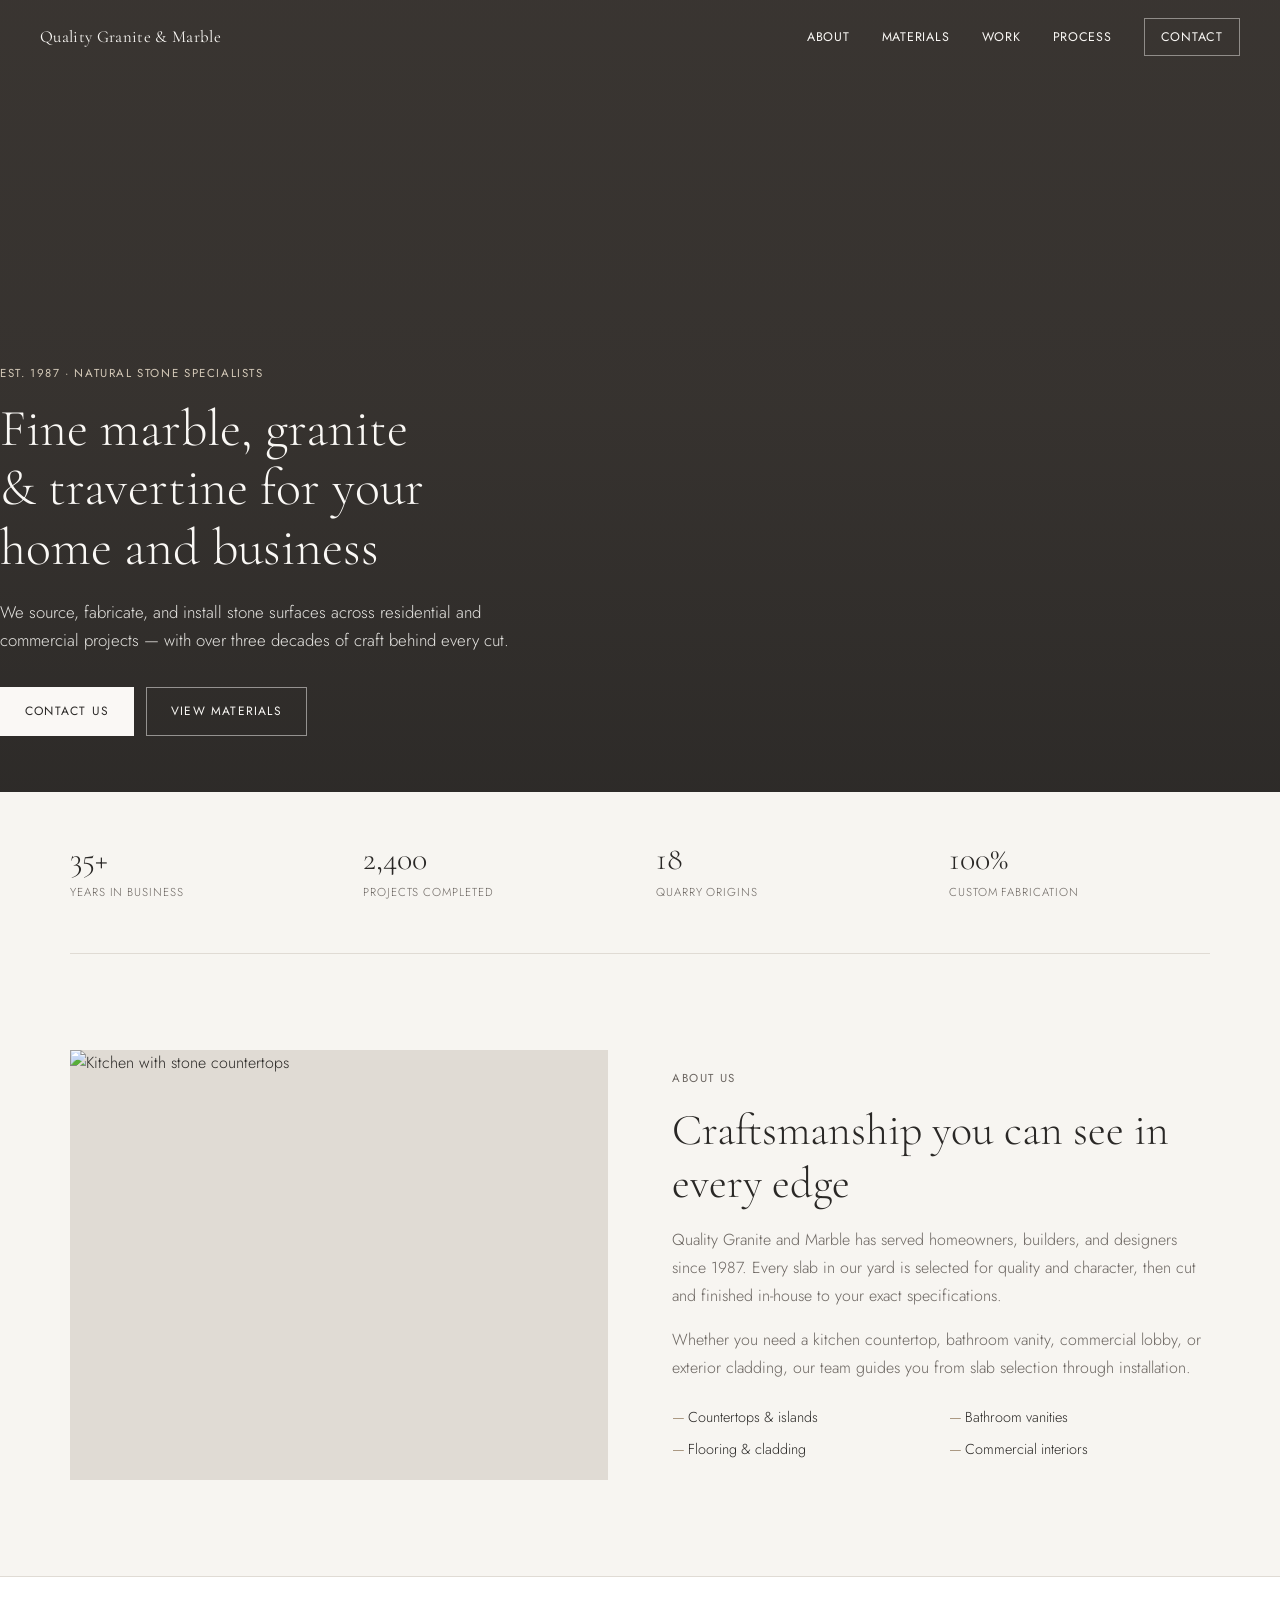
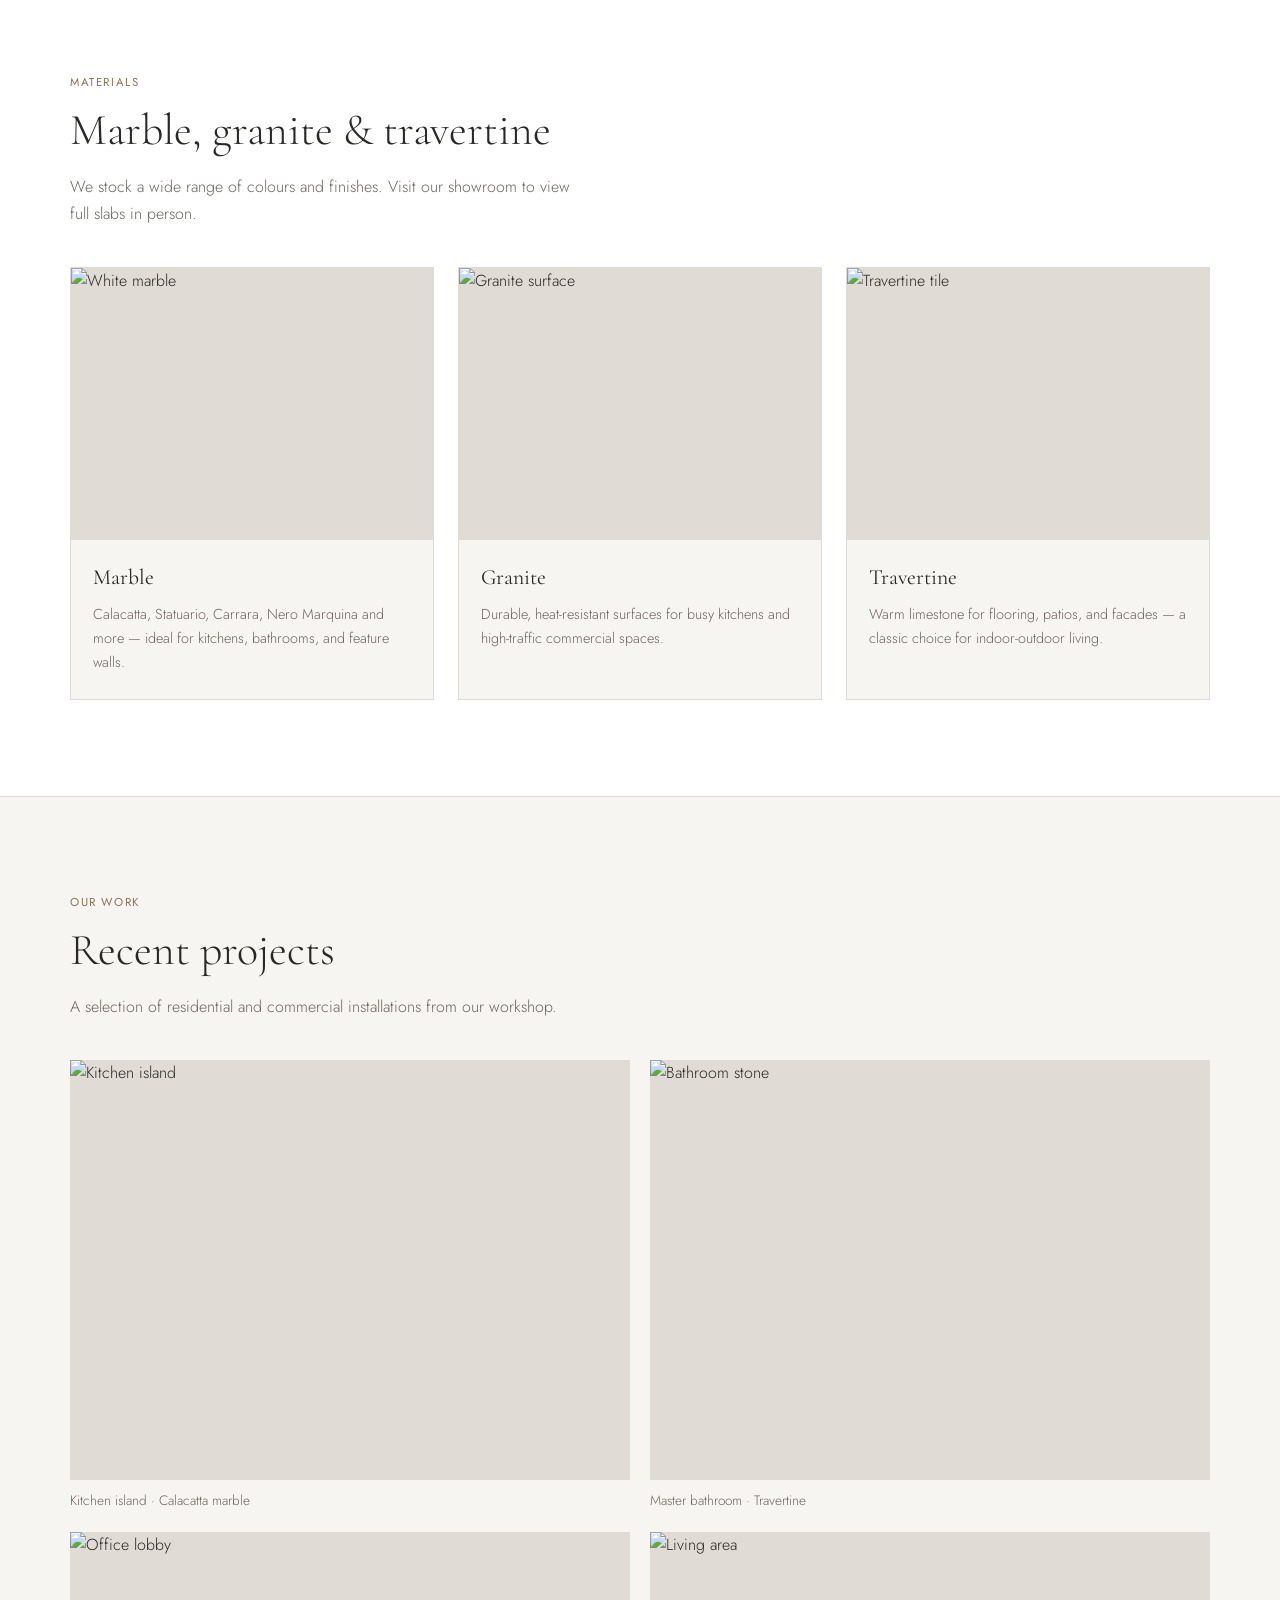
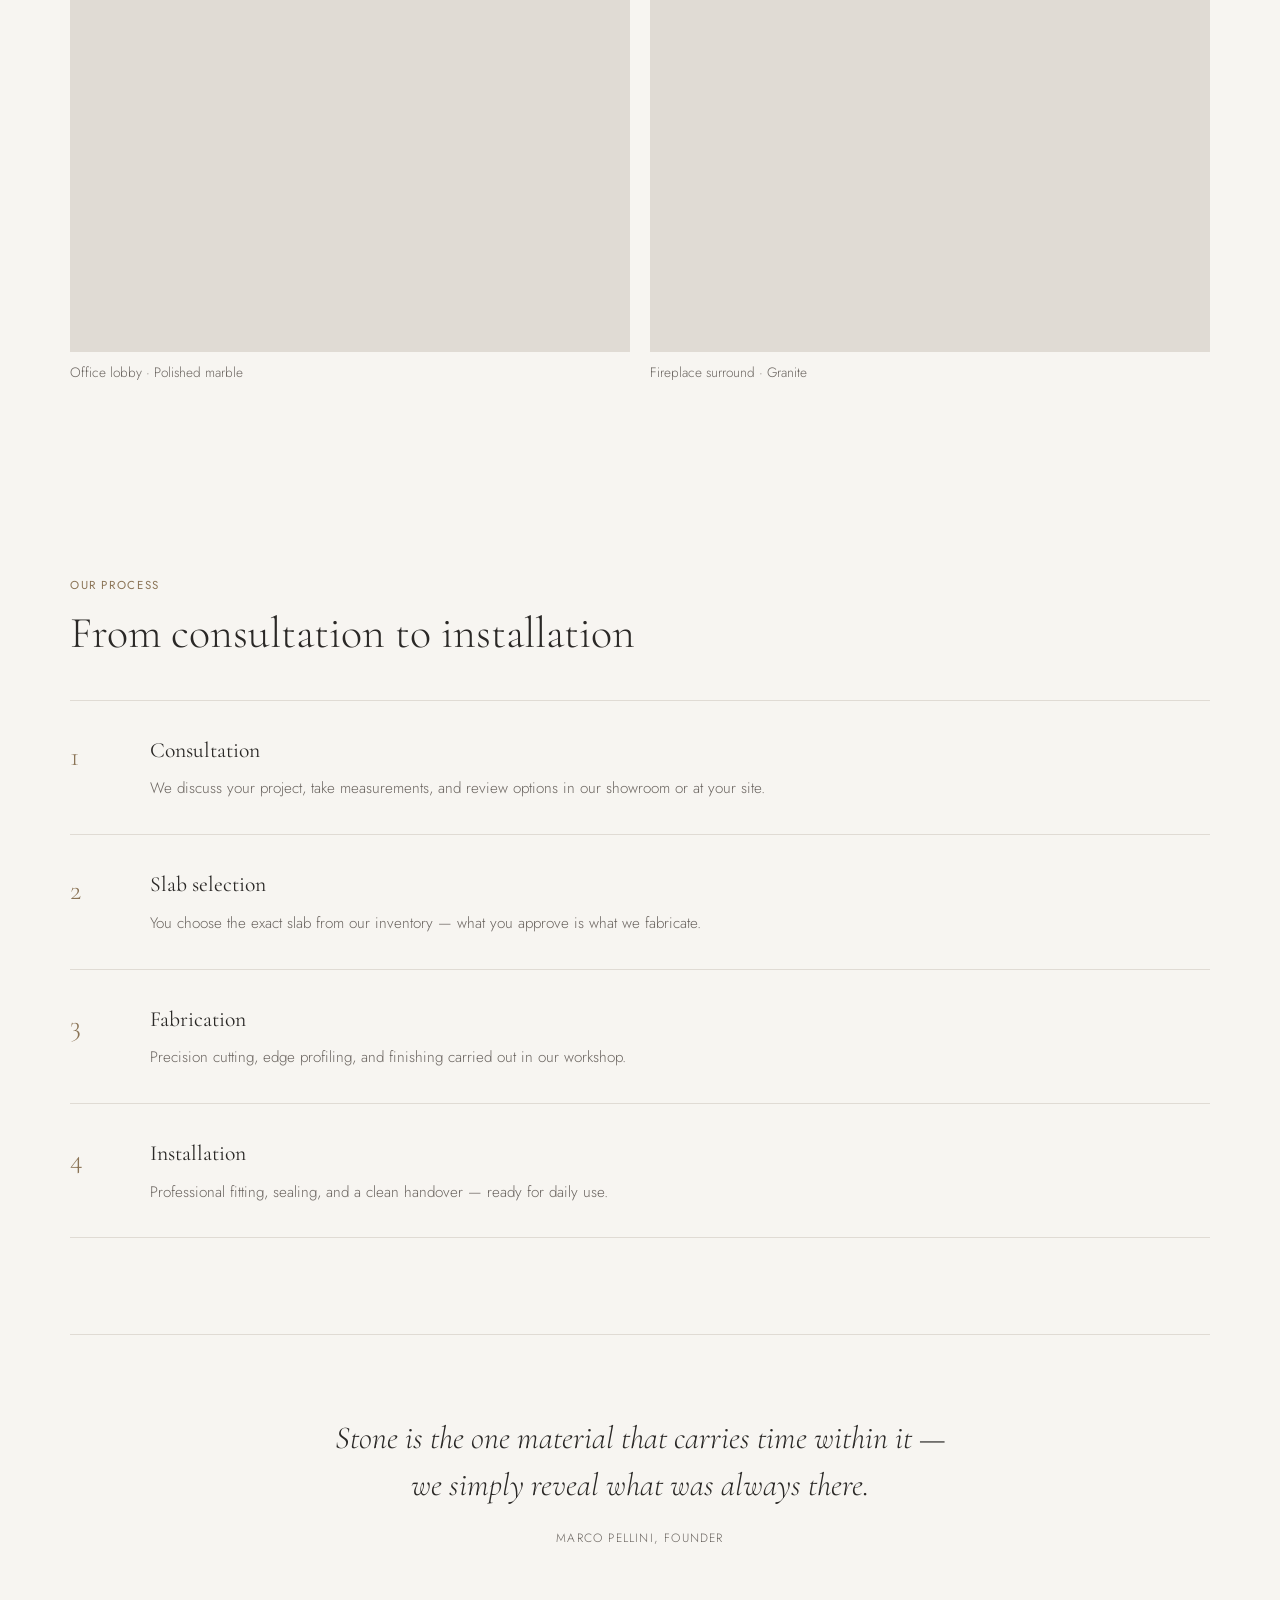
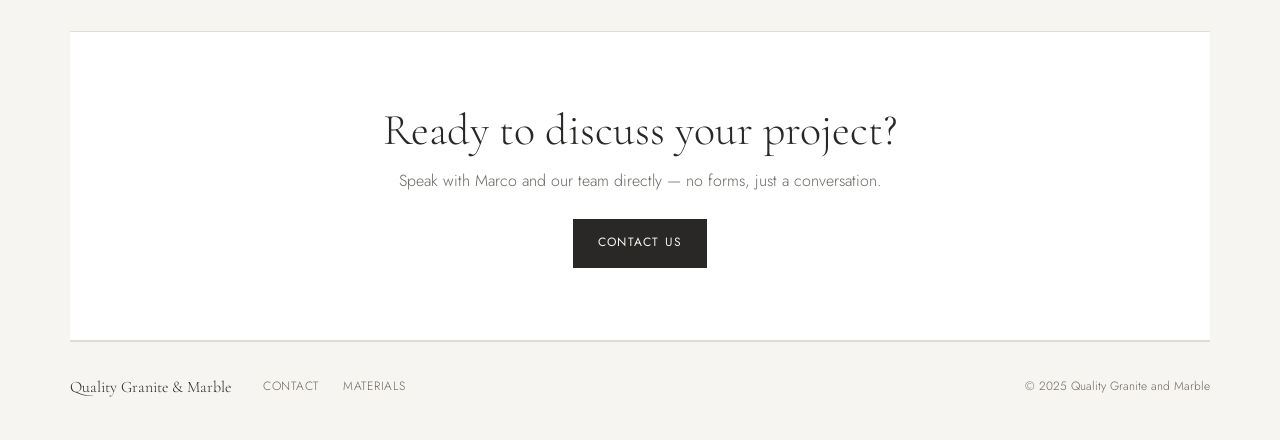
==== commit 1908cf8e: "C" ====
--- a/index.html
+++ b/index.html
@@ -8,17 +8,20 @@
     <link rel="preconnect" href="https://fonts.googleapis.com" />
     <link rel="preconnect" href="https://fonts.gstatic.com" crossorigin />
     <link href="https://fonts.googleapis.com/css2?family=Cormorant+Garamond:ital,wght@0,300;0,400;0,500;1,300;1,400&family=Jost:wght@300;400;500&display=swap" rel="stylesheet" />
-    <link rel="stylesheet" href="css/site.css" />
+    <style>
+      body { margin: 0; font-family: Georgia, serif; background: #f7f5f1; color: #2a2826; }
+    </style>
+    <link rel="stylesheet" href="site.css" />
   </head>
   <body>
-    <header class="header" id="header">
-      <a href="#" class="logo">Quality Granite &amp; Marble</a>
+    <header class="header header--light" id="header">
+      <a href="index.html" class="logo">Quality Granite &amp; Marble</a>
       <nav class="nav" aria-label="Main">
-        <a href="#about">About</a>
-        <a href="#materials">Materials</a>
-        <a href="#work">Work</a>
-        <a href="#process">Process</a>
-        <a href="#contact" class="nav-cta">Contact</a>
+        <a href="index.html#about">About</a>
+        <a href="index.html#materials">Materials</a>
+        <a href="index.html#work">Work</a>
+        <a href="index.html#process">Process</a>
+        <a href="contact.html" class="nav-cta">Contact</a>
       </nav>
       <button class="menu-btn" id="menuBtn" aria-label="Open menu" aria-expanded="false">
         <span></span><span></span>
@@ -26,23 +29,16 @@
     </header>
 
     <div class="mobile-nav" id="mobileNav" hidden>
-      <a href="#about">About</a>
-      <a href="#materials">Materials</a>
-      <a href="#work">Work</a>
-      <a href="#process">Process</a>
-      <a href="#contact">Contact</a>
+      <a href="index.html#about">About</a>
+      <a href="index.html#materials">Materials</a>
+      <a href="index.html#work">Work</a>
+      <a href="index.html#process">Process</a>
+      <a href="contact.html">Contact</a>
     </div>
 
     <main>
       <section class="hero">
-        <div class="hero-media">
-          <img
-            src="https://images.unsplash.com/photo-1615873964967-57fea266e101?w=1600&q=85"
-            alt="Polished marble slab with natural veining"
-            width="1600"
-            height="1000"
-          />
-        </div>
+        <div class="hero-media" role="img" aria-label="Polished marble slab with natural veining"></div>
         <div class="hero-content wrap">
           <p class="eyebrow">Est. 1987 · Natural Stone Specialists</p>
           <h1>Fine marble, granite &amp; travertine for your home and business</h1>
@@ -50,7 +46,7 @@
             We source, fabricate, and install stone surfaces across residential and commercial projects — with over three decades of craft behind every cut.
           </p>
           <div class="hero-actions">
-            <a href="#contact" class="btn btn-primary">Request a quote</a>
+            <a href="contact.html" class="btn btn-primary">Contact us</a>
             <a href="#materials" class="btn btn-secondary">View materials</a>
           </div>
         </div>
@@ -65,16 +61,10 @@
 
       <section class="section wrap" id="about">
         <div class="split">
-          <div class="split-media fade-in">
-            <img
-              src="https://images.unsplash.com/photo-1600607687644-c7171b4243f5?w=900&q=85"
-              alt="Kitchen with stone countertops"
-              width="900"
-              height="720"
-              loading="lazy"
-            />
-          </div>
-          <div class="split-text fade-in">
+          <div class="split-media">
+            <img class="img-cover" src="https://images.unsplash.com/photo-1600607687644-c7171b4243f5?w=900&q=80&auto=format" alt="Kitchen with stone countertops" width="900" height="720" loading="lazy" />
+          </div>
+          <div class="split-text">
             <p class="eyebrow">About us</p>
             <h2>Craftsmanship you can see in every edge</h2>
             <p>
@@ -95,31 +85,31 @@
 
       <section class="section section--stone" id="materials">
         <div class="wrap">
-          <header class="section-header fade-in">
+          <header class="section-header">
             <p class="eyebrow">Materials</p>
             <h2>Marble, granite &amp; travertine</h2>
             <p class="section-intro">We stock a wide range of colours and finishes. Visit our showroom to view full slabs in person.</p>
           </header>
           <div class="materials-grid">
-            <article class="material fade-in">
-              <img src="https://images.unsplash.com/photo-1615873964967-57fea266e101?w=600&q=85" alt="White marble" loading="lazy" />
+            <article class="material">
+              <img class="img-cover" src="https://images.unsplash.com/photo-1615873964967-57fea266e101?w=600&q=85&auto=format" alt="White marble" loading="lazy" />
               <div class="material-body">
                 <h3>Marble</h3>
                 <p>Calacatta, Statuario, Carrara, Nero Marquina and more — ideal for kitchens, bathrooms, and feature walls.</p>
               </div>
             </article>
-            <article class="material fade-in">
-              <img src="https://images.unsplash.com/photo-1600585154340-be6161a56a0c?w=600&q=85" alt="Granite surface" loading="lazy" />
+            <article class="material">
+              <img class="img-cover" src="https://images.unsplash.com/photo-1600585154340-be6161a56a0c?w=600&q=85&auto=format" alt="Granite surface" loading="lazy" />
               <div class="material-body">
                 <h3>Granite</h3>
-                <p>Durable, heat-resistant surfaces for busy kitchens and high-traffic commercial spaces. Dozens of colours available.</p>
+                <p>Durable, heat-resistant surfaces for busy kitchens and high-traffic commercial spaces.</p>
               </div>
             </article>
-            <article class="material fade-in">
-              <img src="https://images.unsplash.com/photo-1600566753190-17f0baa422a6?w=600&q=85" alt="Travertine tile" loading="lazy" />
+            <article class="material">
+              <img class="img-cover" src="https://images.unsplash.com/photo-1600566753190-17f0baa422a6?w=600&q=85&auto=format" alt="Travertine tile" loading="lazy" />
               <div class="material-body">
                 <h3>Travertine</h3>
-                <p>Warm, textured limestone for flooring, patios, and facades — a classic choice for indoor-outdoor living.</p>
+                <p>Warm limestone for flooring, patios, and facades — a classic choice for indoor-outdoor living.</p>
               </div>
             </article>
           </div>
@@ -127,59 +117,59 @@
       </section>
 
       <section class="section wrap" id="work">
-        <header class="section-header fade-in">
+        <header class="section-header">
           <p class="eyebrow">Our work</p>
           <h2>Recent projects</h2>
           <p class="section-intro">A selection of residential and commercial installations from our workshop.</p>
         </header>
         <div class="work-grid">
-          <figure class="work-item fade-in">
-            <img src="https://images.unsplash.com/photo-1600607687644-c7171b4243f5?w=700&q=85" alt="Kitchen island" loading="lazy" />
+          <figure class="work-item">
+            <img class="img-cover" src="https://images.unsplash.com/photo-1600607687644-c7171b4243f5?w=700&q=85&auto=format" alt="Kitchen island" loading="lazy" />
             <figcaption>Kitchen island · Calacatta marble</figcaption>
           </figure>
-          <figure class="work-item fade-in">
-            <img src="https://images.unsplash.com/photo-1600566753190-17f0baa422a6?w=700&q=85" alt="Bathroom stone" loading="lazy" />
+          <figure class="work-item">
+            <img class="img-cover" src="https://images.unsplash.com/photo-1600566753190-17f0baa422a6?w=700&q=85&auto=format" alt="Bathroom stone" loading="lazy" />
             <figcaption>Master bathroom · Travertine</figcaption>
           </figure>
-          <figure class="work-item fade-in">
-            <img src="https://images.unsplash.com/photo-1497366216548-37526070297c?w=700&q=85" alt="Office lobby" loading="lazy" />
+          <figure class="work-item">
+            <img class="img-cover" src="https://images.unsplash.com/photo-1497366216548-37526070297c?w=700&q=85&auto=format" alt="Office lobby" loading="lazy" />
             <figcaption>Office lobby · Polished marble</figcaption>
           </figure>
-          <figure class="work-item fade-in">
-            <img src="https://images.unsplash.com/photo-1600585154340-be6161a56a0c?w=700&q=85" alt="Living area" loading="lazy" />
+          <figure class="work-item">
+            <img class="img-cover" src="https://images.unsplash.com/photo-1600585154340-be6161a56a0c?w=700&q=85&auto=format" alt="Living area" loading="lazy" />
             <figcaption>Fireplace surround · Granite</figcaption>
           </figure>
         </div>
       </section>
 
       <section class="section wrap" id="process">
-        <header class="section-header fade-in">
+        <header class="section-header">
           <p class="eyebrow">Our process</p>
           <h2>From consultation to installation</h2>
         </header>
         <ol class="process-list">
-          <li class="fade-in">
+          <li>
             <span class="step-num">1</span>
             <div>
               <h3>Consultation</h3>
               <p>We discuss your project, take measurements, and review options in our showroom or at your site.</p>
             </div>
           </li>
-          <li class="fade-in">
+          <li>
             <span class="step-num">2</span>
             <div>
               <h3>Slab selection</h3>
               <p>You choose the exact slab from our inventory — what you approve is what we fabricate.</p>
             </div>
           </li>
-          <li class="fade-in">
+          <li>
             <span class="step-num">3</span>
             <div>
               <h3>Fabrication</h3>
               <p>Precision cutting, edge profiling, and finishing carried out in our workshop.</p>
             </div>
           </li>
-          <li class="fade-in">
+          <li>
             <span class="step-num">4</span>
             <div>
               <h3>Installation</h3>
@@ -189,67 +179,25 @@
         </ol>
       </section>
 
-      <section class="quote wrap fade-in">
+      <section class="quote wrap">
         <blockquote>
           Stone is the one material that carries time within it — we simply reveal what was always there.
         </blockquote>
         <cite>Marco Pellini, Founder</cite>
       </section>
 
-      <section class="section wrap" id="contact">
-        <div class="contact-grid">
-          <div class="fade-in">
-            <p class="eyebrow">Contact</p>
-            <h2>Discuss your project</h2>
-            <p class="section-intro">Call, email, or send the form below. We aim to respond within one business day.</p>
-            <div class="contact-details">
-              <p><strong>Phone</strong><br /><a href="tel:+15551234567">(555) 123-4567</a></p>
-              <p><strong>Email</strong><br /><a href="mailto:hello@qualitymarble.com">hello@qualitymarble.com</a></p>
-              <p><strong>Showroom hours</strong><br />Mon–Fri 8:00am–5:00pm<br />Saturday by appointment</p>
-            </div>
-          </div>
-          <form class="contact-form fade-in" id="contactForm">
-            <div class="form-row">
-              <label class="field">
-                <span>First name</span>
-                <input type="text" name="fname" required />
-              </label>
-              <label class="field">
-                <span>Last name</span>
-                <input type="text" name="lname" required />
-              </label>
-            </div>
-            <label class="field">
-              <span>Email</span>
-              <input type="email" name="email" required />
-            </label>
-            <label class="field">
-              <span>Project type</span>
-              <select name="type">
-                <option value="">Please select</option>
-                <option>Kitchen countertop</option>
-                <option>Bathroom</option>
-                <option>Commercial</option>
-                <option>Flooring / cladding</option>
-                <option>Other</option>
-              </select>
-            </label>
-            <label class="field">
-              <span>Message</span>
-              <textarea name="message" rows="4" placeholder="Tell us about your project"></textarea>
-            </label>
-            <button type="submit" class="btn btn-primary">Send enquiry</button>
-          </form>
-        </div>
+      <section class="cta-band wrap">
+        <h2>Ready to discuss your project?</h2>
+        <p>Speak with Marco and our team directly — no forms, just a conversation.</p>
+        <a href="contact.html" class="btn btn-dark">Contact us</a>
       </section>
     </main>
 
     <footer class="footer wrap">
       <p class="footer-brand">Quality Granite &amp; Marble</p>
       <nav class="footer-nav" aria-label="Footer">
-        <a href="#">Privacy</a>
-        <a href="#">Instagram</a>
-        <a href="#contact">Contact</a>
+        <a href="contact.html">Contact</a>
+        <a href="index.html#materials">Materials</a>
       </nav>
       <p class="footer-copy">© 2025 Quality Granite and Marble</p>
     </footer>
--- a/site.css
+++ b/site.css
@@ -0,0 +1,805 @@
+*,
+*::before,
+*::after {
+  margin: 0;
+  padding: 0;
+  box-sizing: border-box;
+}
+
+:root {
+  --bg: #f7f5f1;
+  --surface: #ffffff;
+  --text: #2a2826;
+  --muted: #6b6560;
+  --line: #e0dbd4;
+  --accent: #8a7355;
+  --serif: "Cormorant Garamond", Georgia, serif;
+  --sans: "Jost", system-ui, sans-serif;
+  --wrap: min(1140px, calc(100% - 2.5rem));
+}
+
+html {
+  scroll-behavior: smooth;
+}
+
+body {
+  font-family: var(--sans);
+  font-weight: 300;
+  font-size: 1rem;
+  line-height: 1.65;
+  color: var(--text);
+  background: var(--bg);
+}
+
+img {
+  display: block;
+  max-width: 100%;
+  height: auto;
+}
+
+a {
+  color: inherit;
+  text-decoration: none;
+}
+
+a:hover {
+  color: var(--accent);
+}
+
+.wrap {
+  width: var(--wrap);
+  margin-inline: auto;
+}
+
+/* Header */
+.header {
+  position: fixed;
+  top: 0;
+  left: 0;
+  right: 0;
+  z-index: 100;
+  display: flex;
+  align-items: center;
+  justify-content: space-between;
+  padding: 1.1rem 1.25rem;
+  background: rgba(247, 245, 241, 0.96);
+  border-bottom: 1px solid transparent;
+  transition: border-color 0.3s;
+}
+
+.header.is-solid {
+  border-bottom-color: var(--line);
+}
+
+.header--light {
+  background: transparent;
+}
+
+.header--light .logo,
+.header--light .nav a,
+.header--light .menu-btn span {
+  color: #faf8f5;
+}
+
+.header--light.is-solid {
+  background: rgba(247, 245, 241, 0.96);
+}
+
+.header--light.is-solid .logo,
+.header--light.is-solid .nav a,
+.header--light.is-solid .menu-btn span {
+  color: var(--text);
+}
+
+.header--light .nav-cta {
+  border-color: rgba(250, 248, 245, 0.45);
+  color: #faf8f5 !important;
+}
+
+.header--light.is-solid .nav-cta {
+  border-color: var(--line);
+  color: var(--text) !important;
+}
+
+.logo {
+  font-family: var(--serif);
+  font-size: 1.05rem;
+  font-weight: 400;
+  letter-spacing: 0.02em;
+}
+
+.nav {
+  display: none;
+  gap: 2rem;
+  align-items: center;
+}
+
+.nav a {
+  font-size: 0.78rem;
+  font-weight: 400;
+  letter-spacing: 0.06em;
+  text-transform: uppercase;
+  color: var(--muted);
+}
+
+.nav a:hover,
+.nav a.is-active {
+  color: var(--text);
+}
+
+.nav-cta {
+  padding: 0.5rem 1rem;
+  border: 1px solid var(--line);
+}
+
+.nav-cta:hover {
+  border-color: var(--text);
+  background: var(--surface);
+}
+
+.menu-btn {
+  display: flex;
+  flex-direction: column;
+  justify-content: center;
+  gap: 7px;
+  width: 40px;
+  height: 40px;
+  background: none;
+  border: none;
+  cursor: pointer;
+  padding: 8px;
+}
+
+.menu-btn span {
+  display: block;
+  height: 1px;
+  background: var(--text);
+  transition: transform 0.3s;
+}
+
+.menu-btn.open span:first-child {
+  transform: translateY(8px) rotate(45deg);
+}
+
+.menu-btn.open span:last-child {
+  transform: translateY(-8px) rotate(-45deg);
+}
+
+.mobile-nav {
+  position: fixed;
+  inset: 0;
+  z-index: 90;
+  background: var(--bg);
+  padding: 5rem 1.5rem 2rem;
+  display: flex;
+  flex-direction: column;
+  gap: 0.25rem;
+}
+
+.mobile-nav[hidden] {
+  display: none !important;
+}
+
+.mobile-nav a {
+  font-family: var(--serif);
+  font-size: 1.75rem;
+  font-weight: 300;
+  padding: 0.6rem 0;
+  border-bottom: 1px solid var(--line);
+}
+
+@media (min-width: 900px) {
+  .header {
+    padding-inline: clamp(1.25rem, 4vw, 2.5rem);
+  }
+  .nav {
+    display: flex;
+  }
+  .menu-btn {
+    display: none;
+  }
+}
+
+/* Hero */
+.hero {
+  position: relative;
+  min-height: 88vh;
+  display: flex;
+  align-items: flex-end;
+  padding-bottom: 3.5rem;
+}
+
+.hero-media {
+  position: absolute;
+  inset: 0;
+  z-index: 0;
+  background-color: #3d3834;
+  background-image: url("https://images.unsplash.com/photo-1615873964967-57fea266e101?w=1600&q=80&auto=format");
+  background-size: cover;
+  background-position: center;
+}
+
+.hero-media::after {
+  content: "";
+  position: absolute;
+  inset: 0;
+  background: linear-gradient(
+    to top,
+    rgba(42, 40, 38, 0.82) 0%,
+    rgba(42, 40, 38, 0.35) 50%,
+    rgba(42, 40, 38, 0.2) 100%
+  );
+}
+
+.hero-content {
+  position: relative;
+  z-index: 1;
+  width: 100%;
+  padding-top: 6rem;
+  color: #faf8f5;
+}
+
+.hero .eyebrow {
+  color: #d4c9b8;
+  margin-bottom: 1rem;
+}
+
+.hero h1 {
+  font-family: var(--serif);
+  font-size: clamp(2rem, 5vw, 3.25rem);
+  font-weight: 300;
+  line-height: 1.15;
+  max-width: 18ch;
+  margin-bottom: 1.25rem;
+}
+
+.hero .lead {
+  font-size: 1.05rem;
+  line-height: 1.7;
+  color: rgba(250, 248, 245, 0.9);
+  max-width: 32rem;
+  margin-bottom: 2rem;
+}
+
+.hero-actions {
+  display: flex;
+  flex-wrap: wrap;
+  gap: 0.75rem;
+}
+
+.btn {
+  display: inline-block;
+  font-family: var(--sans);
+  font-size: 0.75rem;
+  font-weight: 400;
+  letter-spacing: 0.1em;
+  text-transform: uppercase;
+  padding: 0.85rem 1.5rem;
+  border: 1px solid transparent;
+  transition: background 0.25s, color 0.25s, border-color 0.25s;
+}
+
+.btn-primary {
+  background: #faf8f5;
+  color: var(--text);
+  border-color: #faf8f5;
+}
+
+.btn-primary:hover {
+  background: var(--surface);
+}
+
+.btn-secondary {
+  background: transparent;
+  color: #faf8f5;
+  border-color: rgba(250, 248, 245, 0.5);
+}
+
+.btn-secondary:hover {
+  border-color: #faf8f5;
+}
+
+.btn-dark {
+  background: var(--text);
+  color: var(--bg);
+  border-color: var(--text);
+}
+
+.btn-dark:hover {
+  background: var(--accent);
+  border-color: var(--accent);
+  color: #fff;
+}
+
+/* Stats */
+.stats {
+  display: grid;
+  grid-template-columns: repeat(2, 1fr);
+  gap: 1.5rem 2rem;
+  padding: 3rem 0;
+  border-bottom: 1px solid var(--line);
+}
+
+@media (min-width: 700px) {
+  .stats {
+    grid-template-columns: repeat(4, 1fr);
+  }
+}
+
+.stat-num {
+  display: block;
+  font-family: var(--serif);
+  font-size: 2rem;
+  font-weight: 300;
+  line-height: 1.2;
+}
+
+.stat-label {
+  font-size: 0.72rem;
+  letter-spacing: 0.08em;
+  text-transform: uppercase;
+  color: var(--muted);
+}
+
+/* Sections */
+.section {
+  padding: clamp(4rem, 8vw, 6rem) 0;
+}
+
+.section--stone {
+  background: var(--surface);
+  border-block: 1px solid var(--line);
+}
+
+.eyebrow {
+  font-size: 0.72rem;
+  font-weight: 400;
+  letter-spacing: 0.14em;
+  text-transform: uppercase;
+  color: var(--accent);
+  margin-bottom: 0.75rem;
+}
+
+h2 {
+  font-family: var(--serif);
+  font-size: clamp(1.85rem, 3.5vw, 2.75rem);
+  font-weight: 300;
+  line-height: 1.2;
+  margin-bottom: 1rem;
+}
+
+h3 {
+  font-family: var(--serif);
+  font-size: 1.35rem;
+  font-weight: 400;
+  margin-bottom: 0.5rem;
+}
+
+.section-intro {
+  color: var(--muted);
+  max-width: 32rem;
+  line-height: 1.7;
+}
+
+.section-header {
+  margin-bottom: 2.5rem;
+}
+
+.split {
+  display: grid;
+  gap: 2.5rem;
+  align-items: center;
+}
+
+@media (min-width: 800px) {
+  .split {
+    grid-template-columns: 1fr 1fr;
+    gap: 4rem;
+  }
+}
+
+.img-cover {
+  width: 100%;
+  aspect-ratio: 5 / 4;
+  object-fit: cover;
+  background: var(--line);
+}
+
+.split-text p {
+  color: var(--muted);
+  margin-bottom: 1rem;
+  line-height: 1.75;
+}
+
+.services-list {
+  list-style: none;
+  margin-top: 1.5rem;
+  display: grid;
+  grid-template-columns: 1fr 1fr;
+  gap: 0.5rem 1rem;
+}
+
+.services-list li {
+  font-size: 0.9rem;
+  padding-left: 1rem;
+  position: relative;
+}
+
+.services-list li::before {
+  content: "—";
+  position: absolute;
+  left: 0;
+  color: var(--accent);
+}
+
+.materials-grid {
+  display: grid;
+  gap: 1.5rem;
+}
+
+@media (min-width: 700px) {
+  .materials-grid {
+    grid-template-columns: repeat(3, 1fr);
+  }
+}
+
+.material {
+  background: var(--bg);
+  border: 1px solid var(--line);
+}
+
+.material .img-cover {
+  aspect-ratio: 4 / 3;
+}
+
+.material-body {
+  padding: 1.25rem 1.35rem 1.5rem;
+}
+
+.material-body p {
+  font-size: 0.9rem;
+  color: var(--muted);
+  line-height: 1.65;
+}
+
+.work-grid {
+  display: grid;
+  gap: 1.25rem;
+}
+
+@media (min-width: 600px) {
+  .work-grid {
+    grid-template-columns: repeat(2, 1fr);
+  }
+}
+
+.work-item .img-cover {
+  aspect-ratio: 4 / 3;
+}
+
+.work-item figcaption {
+  margin-top: 0.6rem;
+  font-size: 0.85rem;
+  color: var(--muted);
+}
+
+.process-list {
+  list-style: none;
+  border-top: 1px solid var(--line);
+}
+
+.process-list li {
+  display: grid;
+  grid-template-columns: 3rem 1fr;
+  gap: 1.25rem 2rem;
+  padding: 2rem 0;
+  border-bottom: 1px solid var(--line);
+}
+
+.step-num {
+  font-family: var(--serif);
+  font-size: 1.75rem;
+  font-weight: 300;
+  color: var(--accent);
+}
+
+.process-list p {
+  color: var(--muted);
+  font-size: 0.95rem;
+  line-height: 1.7;
+}
+
+.quote {
+  padding-block: clamp(3.5rem, 7vw, 5rem);
+  text-align: center;
+  border-top: 1px solid var(--line);
+}
+
+.quote blockquote {
+  font-family: var(--serif);
+  font-size: clamp(1.35rem, 2.5vw, 2rem);
+  font-weight: 300;
+  font-style: italic;
+  line-height: 1.45;
+  max-width: 40rem;
+  margin: 0 auto 1rem;
+}
+
+.quote cite {
+  font-size: 0.75rem;
+  letter-spacing: 0.1em;
+  text-transform: uppercase;
+  color: var(--muted);
+  font-style: normal;
+}
+
+.cta-band {
+  background: var(--surface);
+  border-block: 1px solid var(--line);
+  padding: clamp(3rem, 6vw, 4.5rem) 0;
+  text-align: center;
+}
+
+.cta-band h2 {
+  margin-bottom: 0.75rem;
+}
+
+.cta-band p {
+  color: var(--muted);
+  margin-bottom: 1.5rem;
+}
+
+.footer {
+  padding: 2rem 0 2.5rem;
+  border-top: 1px solid var(--line);
+  display: flex;
+  flex-wrap: wrap;
+  gap: 1rem 2rem;
+  align-items: center;
+  justify-content: space-between;
+}
+
+.footer-brand {
+  font-family: var(--serif);
+  font-size: 1rem;
+}
+
+.footer-nav {
+  display: flex;
+  gap: 1.5rem;
+}
+
+.footer-nav a {
+  font-size: 0.75rem;
+  letter-spacing: 0.06em;
+  text-transform: uppercase;
+  color: var(--muted);
+}
+
+.footer-copy {
+  font-size: 0.75rem;
+  color: var(--muted);
+  width: 100%;
+}
+
+@media (min-width: 700px) {
+  .footer-copy {
+    width: auto;
+    margin-left: auto;
+  }
+}
+
+/* ——— Contact page ——— */
+.page-contact {
+  padding-top: 5rem;
+}
+
+.contact-hero {
+  position: relative;
+  padding: clamp(4rem, 10vw, 7rem) 0 clamp(3rem, 6vw, 5rem);
+  overflow: hidden;
+}
+
+.contact-hero::before {
+  content: "";
+  position: absolute;
+  top: 0;
+  right: 0;
+  width: min(55%, 520px);
+  height: 100%;
+  background: #3d3834 url("https://images.unsplash.com/photo-1615873964967-57fea266e101?w=900&q=80&auto=format")
+    center / cover no-repeat;
+  opacity: 0.35;
+}
+
+.contact-hero .wrap {
+  position: relative;
+  z-index: 1;
+}
+
+.contact-hero h1 {
+  font-family: var(--serif);
+  font-size: clamp(2.5rem, 6vw, 4rem);
+  font-weight: 300;
+  line-height: 1.1;
+  margin-bottom: 0.75rem;
+}
+
+.contact-hero .lead {
+  font-size: 1.1rem;
+  color: var(--muted);
+  max-width: 28rem;
+}
+
+.founder {
+  padding: clamp(3rem, 8vw, 5rem) 0;
+  border-bottom: 1px solid var(--line);
+}
+
+.founder-grid {
+  display: grid;
+  gap: 2.5rem;
+  align-items: center;
+}
+
+@media (min-width: 800px) {
+  .founder-grid {
+    grid-template-columns: 280px 1fr;
+    gap: 4rem;
+  }
+}
+
+.founder-photo {
+  aspect-ratio: 4 / 5;
+  background: linear-gradient(145deg, #4a4540, #2a2826);
+  border: 1px solid var(--line);
+  display: flex;
+  align-items: flex-end;
+  padding: 1.5rem;
+}
+
+.founder-photo span {
+  font-family: var(--serif);
+  font-size: 4rem;
+  font-weight: 300;
+  color: rgba(250, 248, 245, 0.25);
+  line-height: 1;
+}
+
+.founder-name {
+  font-family: var(--serif);
+  font-size: clamp(2rem, 4vw, 2.75rem);
+  font-weight: 400;
+  margin-bottom: 0.35rem;
+}
+
+.founder-role {
+  font-size: 0.8rem;
+  letter-spacing: 0.12em;
+  text-transform: uppercase;
+  color: var(--accent);
+  margin-bottom: 1.25rem;
+}
+
+.founder-bio {
+  color: var(--muted);
+  line-height: 1.8;
+  max-width: 36rem;
+}
+
+.founder-bio p + p {
+  margin-top: 1rem;
+}
+
+.contact-spotlight {
+  padding: clamp(3rem, 8vw, 5rem) 0;
+}
+
+.contact-spotlight h2 {
+  text-align: center;
+  margin-bottom: 2.5rem;
+}
+
+.info-cards {
+  display: grid;
+  gap: 1.25rem;
+}
+
+@media (min-width: 700px) {
+  .info-cards {
+    grid-template-columns: repeat(3, 1fr);
+  }
+}
+
+.info-card {
+  background: var(--surface);
+  border: 1px solid var(--line);
+  padding: 2rem 1.75rem;
+  text-align: center;
+  transition: border-color 0.25s, box-shadow 0.25s;
+}
+
+.info-card:hover {
+  border-color: var(--accent);
+  box-shadow: 0 12px 40px rgba(42, 40, 38, 0.06);
+}
+
+.info-card--featured {
+  grid-column: 1 / -1;
+  background: var(--text);
+  color: var(--bg);
+  border-color: var(--text);
+  padding: 2.5rem 2rem;
+}
+
+@media (min-width: 700px) {
+  .info-card--featured {
+    grid-column: 1 / -1;
+  }
+}
+
+.info-label {
+  display: block;
+  font-size: 0.68rem;
+  letter-spacing: 0.16em;
+  text-transform: uppercase;
+  color: var(--muted);
+  margin-bottom: 0.75rem;
+}
+
+.info-card--featured .info-label {
+  color: rgba(247, 245, 241, 0.6);
+}
+
+.info-value {
+  font-family: var(--serif);
+  font-weight: 400;
+  line-height: 1.3;
+  color: inherit;
+}
+
+.info-value--lg {
+  font-size: clamp(2rem, 5vw, 3.25rem);
+  letter-spacing: 0.02em;
+}
+
+.info-value--md {
+  font-size: 1.35rem;
+}
+
+.info-card--featured a:hover {
+  color: var(--gold, #c9b89a);
+}
+
+.info-detail {
+  display: block;
+  margin-top: 0.5rem;
+  font-family: var(--sans);
+  font-size: 0.85rem;
+  font-weight: 300;
+  color: var(--muted);
+  line-height: 1.6;
+}
+
+.info-card--featured .info-detail {
+  color: rgba(247, 245, 241, 0.65);
+}
+
+.visit-note {
+  padding: 2rem 0 4rem;
+  text-align: center;
+  color: var(--muted);
+  font-size: 0.95rem;
+  border-top: 1px solid var(--line);
+}
+
+.visit-note strong {
+  color: var(--text);
+  font-weight: 400;
+}
+
+@media (prefers-reduced-motion: reduce) {
+  html {
+    scroll-behavior: auto;
+  }
+}
